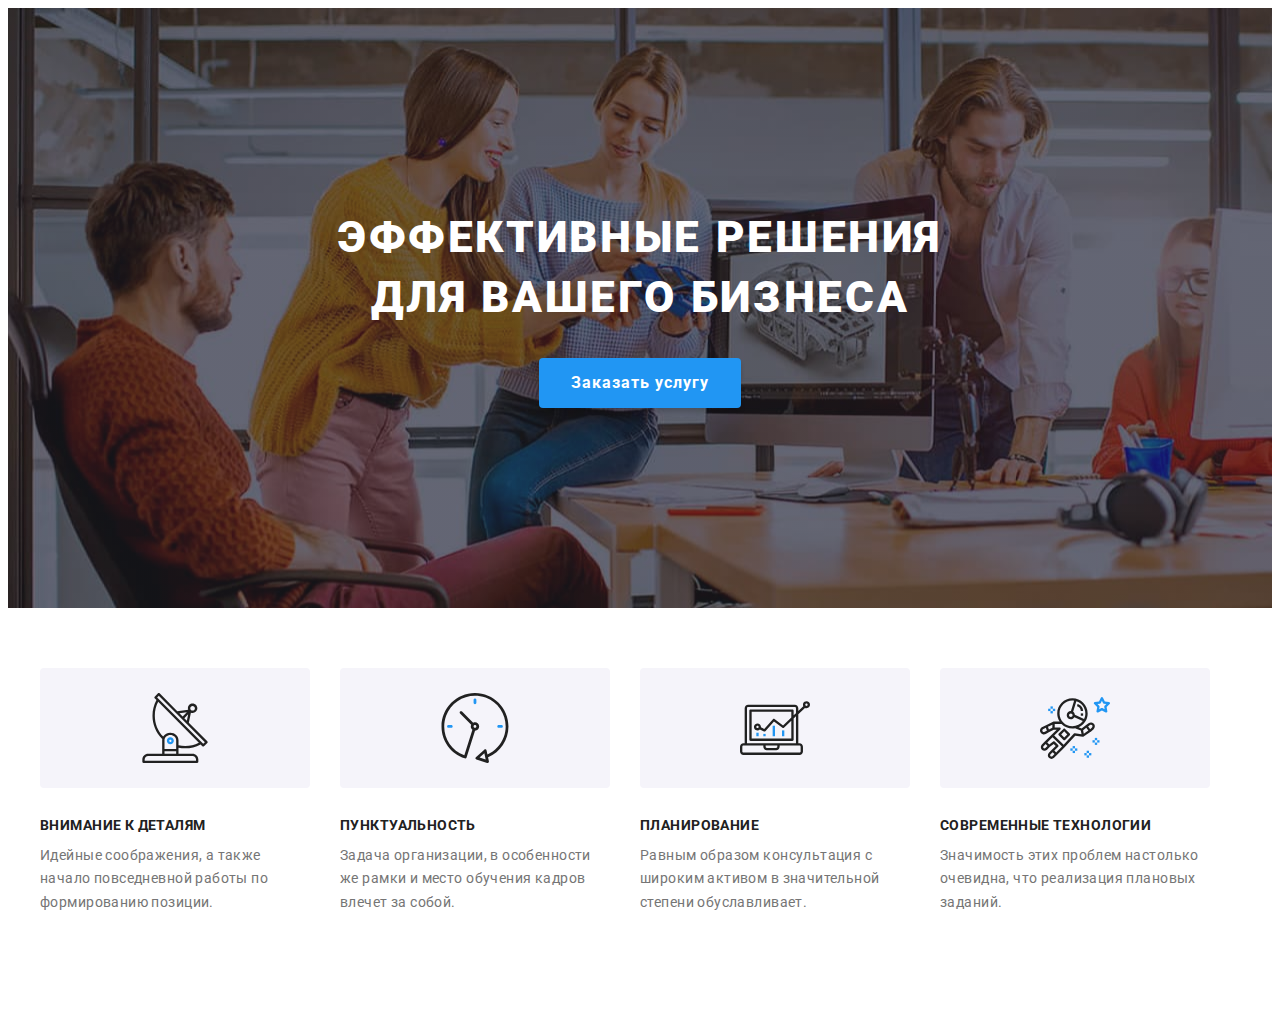
==== index.html @ 725b383f "adaptive about-section done" ====
<!DOCTYPE html>
<html lang="ru">

<head>
    <meta charset="UTF-8">
    <meta http-equiv="X-UA-Compatible" content="IE=edge">
    <meta name="viewport" content="width=device-width, initial-scale=1.0">
    <title>Вебстудия</title>
    <link rel="stylesheet" href="https://cdnjs.cloudflare.com/ajax/libs/modern-normalize/1.0.0/modern-normalize.css"
        integrity="sha512-Zx6MlUMKSVJoQ+83OwhdILe8cSEsCzfqThJd7J/VA2UrK6Ctj85p+xzqfyuNXE5B1k25uUdmJ2OzItbBy9GHAQ=="
        crossorigin="anonymous" />
    <link rel="preconnect" href="https://fonts.gstatic.com">
        <link href="https://fonts.googleapis.com/css2?family=Raleway:wght@700&family=Roboto:wght@400;500;700;900&display=swap"
        rel="stylesheet">
    <link rel="stylesheet" href="./CSS/main.min.css">
</head>

<body>
    <!-- <header class="header">
        <div class="container">
            <nav class="menu">
                <a class="link logo" href="index.html"><span class="logo-web-part">Web</span>Studio</a>
                <ul class="navigation-list list">
                <li class="navigation-item">
                    <a class="active-navigation-link navigation-link link" href="./index.html">Студия</a>
                </li>
                <li class="navigation-item">
                    <a class="navigation-link link" href="./portfolio.html">Портфолио</a>
                </li>
                <li class="navigation-item">
                    <a class="navigation-link link" href="">Контакты</a>
                </li>
            </ul>
            </nav>
            <ul class="contact-list list">
                <li class="header-contact">
                    <a class="header-contacts link" href="mailto:info@devstudio.com">
                    <svg width="16" height="12" class="contact-icons">
                        <use href="./images/sprite.svg#icon-envelope"></use>
                    </svg>
                    info@devstudio.com</a>
                </li>
                <li class="header-contact">
                    <a class="header-contacts link" href="tel:+380961111111">
                        <svg width="10" height="16" class="contact-icons">
                            <use href="./images/sprite.svg#icon-smartphone"></use>
                        </svg>
                    +38 096 111 11 11</a>
                </li>
            </ul>
        </div>
    </header> -->
    <main>
        <!--HERO-->
        <section class="hero">
            <div class="container">
                <h1 class="main-title">Эффективные решения для вашего бизнеса</h1>
                <button type="button" data-modal-open class="modal-btn">Заказать услугу</button>
            </div>
        </section>
        <!-- ABOUT -->
        <section class="about section">
            <div class="container">
                <h2 class="visually-hidden">Наши преимущества</h2>
                <ul class="list about-list">
                <li class="about-element">
                    <div class="about-img-containers">
                        <svg width="70" height="70" class="about-img">
                            <use href="./images/sprite.svg#icon-antenna"></use>
                        </svg>
                    </div>
                    <h3 class="about-list-item">Внимание к деталям</h3>
                    <p class="about-list-text">Идейные соображения, а также начало повседневной работы по формированию позиции.</p>
                </li>
                <li class="about-element">
                    <div class="about-img-containers">
                        <svg width="70" height="70" class="about-img">
                            <use href="./images/sprite.svg#icon-clock"></use>
                        </svg>
                    </div>
                    <h3 class="about-list-item">Пунктуальность</h3>
                    <p class="about-list-text">Задача организации, в особенности же рамки и место обучения кадров влечет за собой.</p>
                </li>
                <li class="about-element">
                    <div class="about-img-containers">
                        <svg width="70" height="70" class="about-img">
                            <use href="./images/sprite.svg#icon-diagram"></use>
                        </svg>
                    </div>
                    <h3 class="about-list-item">Планирование</h3>
                    <p class="about-list-text">Равным образом консультация с широким активом в значительной степени обуславливает.</p>
                </li>
                <li class="about-element">
                    <div class="about-img-containers">
                        <svg width="70" height="70" class="about-img">
                            <use href="./images/sprite.svg#icon-astronaut"></use>
                        </svg>
                    </div>
                    <h3 class="about-list-item">Современные технологии</h3>
                    <p class="about-list-text">Значимость этих проблем настолько очевидна, что реализация плановых заданий.</p>
                </li>
                </ul>
            </div>
        </section>
        <!--what we do-->
        <!-- <section class="what-we-do section">
            <div class="container">
                <h2 class="title">Чем мы занимаемся</h2>
                <ul class="we-do-list list">
                    <li class="we-do_item">
                        <img src="./images/what-we-do/box-1.jpg" width="370" height="294" alt="программист набирает код на клавиатуре">
                        <p class="we-do_decription">Десктопные приложения</p>
                    </li>
                    <li class="we-do_item">
                        <img src="./images/what-we-do/box-2.jpg" width="370" height="294" alt="дизайнер рисует  мобильное приложение">
                        <p class="we-do_decription">Мобильные приложения</p>
                    </li>
                    <li class="we-do_item">
                        <img src="./images/what-we-do/box-3.jpg" width="370" height="294" alt="дизайнер выбирает цвет на планшете">
                        <p class="we-do_decription">Дизайнерские решения</p>
                    </li>
                </ul>
            </div>
        </section> -->
        <!--TEAM-->
        <!-- <section class="team section">
            <div class="container">
                <h2 class="title">Наша команда</h2>
                <ul class="team-list list">
                    <li class="team-member-card">
                        <div>
                            <img src="./images/team/Ihor.jpg" width="270" height="260" alt="мужчина в бордовой рубашке и очках">
                            <div class="team-member-wrapper">
                                <h3 class="team-members">Игорь Демьяненко</h3>
                                <p class="member-porofession" lang="en">Product Designer</p>
                                <ul class="social-links-list list">
                                    <li class="social-link-item">
                                        <a class="social-link team__social-link link" href="">
                                            <svg class="social-link-icon" width="20" height="20">
                                                <use href="./images/sprite.svg#icon-instagram"></use>
                                            </svg>
                                        </a>
                                    </li>
                                    <li class="social-link-item">
                                        <a class="social-link team__social-link link" href="">
                                            <svg class="social-link-icon" width="20" height="20">
                                                <use href="./images/sprite.svg#icon-twitter"></use>
                                            </svg>
                                        </a>
                                    </li>
                                    <li class="social-link-item">
                                        <a class="social-link team__social-link link" href="">
                                            <svg class="social-link-icon" width="20" height="20">
                                                <use href="./images/sprite.svg#icon-facebook"></use>
                                            </svg>
                                        </a>
                                    </li>
                                    <li class="social-link-item">
                                        <a class="social-link team__social-link link" href="">
                                            <svg class="social-link-icon" width="20" height="20">
                                                <use href="./images/sprite.svg#icon-linkedin"></use>
                                            </svg>
                                        </a>
                                    </li>
                                </ul>
                            </div>
                        </div>
                    </li>
                    <li class="team-member-card">
                        <div>
                            <img src="./images/team/Olha.jpg" width="270" height="260" alt="блондинка в черном пиджаке">
                            <div class="team-member-wrapper">
                                <h3 class="team-members">Ольга Репина</h3>
                                <p class="member-porofession" lang="en">Frontend Developer</p>
                                <ul class="social-links-list list">
                                    <li class="social-link-item">
                                        <a class="social-link team__social-link link" href="">
                                            <svg class="social-link-icon" width="20" height="20">
                                                <use href="./images/sprite.svg#icon-instagram"></use>
                                            </svg>
                                        </a>
                                    </li>
                                    <li class="social-link-item">
                                        <a class="social-link team__social-link link" href="">
                                            <svg class="social-link-icon" width="20" height="20">
                                                <use href="./images/sprite.svg#icon-twitter"></use>
                                            </svg>
                                        </a>
                                    </li>
                                    <li class="social-link-item">
                                        <a class="social-link team__social-link link" href="">
                                            <svg class="social-link-icon" width="20" height="20">
                                                <use href="./images/sprite.svg#icon-facebook"></use>
                                            </svg>
                                        </a>
                                    </li>
                                    <li class="social-link-item">
                                        <a class="social-link team__social-link link" href="">
                                            <svg class="social-link-icon" width="20" height="20">
                                                <use href="./images/sprite.svg#icon-linkedin"></use>
                                            </svg>
                                        </a>
                                    </li>
                                </ul>
                            </div>
                        </div>
                    </li>
                    <li class="team-member-card">
                        <div>
                            <img src="./images/team/Nikolai.jpg" width="270" height="260" alt="Парень в белой рубашке">
                            <div class="team-member-wrapper">
                                <h3 class="team-members">Николай Тарасов</h3>
                                <p class="member-porofession" lang="en">Marketing</p>
                                <ul class="social-links-list list">
                                    <li class="social-link-item">
                                        <a class="social-link team__social-link link" href="">
                                            <svg class="social-link-icon" width="20" height="20">
                                                <use href="./images/sprite.svg#icon-instagram"></use>
                                            </svg>
                                        </a>
                                    </li>
                                    <li class="social-link-item">
                                        <a class="social-link team__social-link link" href="">
                                            <svg class="social-link-icon" width="20" height="20">
                                                <use href="./images/sprite.svg#icon-twitter"></use>
                                            </svg>
                                        </a>
                                    </li>
                                    <li class="social-link-item">
                                        <a class="social-link team__social-link link" href="">
                                            <svg class="social-link-icon" width="20" height="20">
                                                <use href="./images/sprite.svg#icon-facebook"></use>
                                            </svg>
                                        </a>
                                    </li>
                                    <li class="social-link-item">
                                        <a class="social-link team__social-link link" href="">
                                            <svg class="social-link-icon" width="20" height="20">
                                                <use href="./images/sprite.svg#icon-linkedin"></use>
                                            </svg>
                                        </a>
                                    </li>
                                </ul>
                            </div>
                        </div>
                    </li>
                    <li class="team-member-card">
                        <img src="./images/team/Mikhail.jpg" width="270" height="260" alt="Парень в черной футболке">
                        <div class="team-member-wrapper">
                            <h3 class="team-members">Михаил Ермаков</h3>
                            <p class="member-porofession" lang="en">UI Designer</p>
                            <ul class="social-links-list list">
                                    <li class="social-link-item">
                                        <a class="social-link team__social-link link" href="">
                                            <svg class="social-link-icon" width="20" height="20">
                                                <use href="./images/sprite.svg#icon-instagram"></use>
                                            </svg>
                                        </a>
                                    </li>
                                    <li class="social-link-item">
                                        <a class="social-link team__social-link link" href="">
                                            <svg class="social-link-icon" width="20" height="20">
                                                <use href="./images/sprite.svg#icon-twitter"></use>
                                            </svg>
                                        </a>
                                    </li>
                                    <li class="social-link-item">
                                        <a class="social-link team__social-link link" href="">
                                            <svg class="social-link-icon" width="20" height="20">
                                                <use href="./images/sprite.svg#icon-facebook"></use>
                                            </svg>
                                        </a>
                                    </li>
                                    <li class="social-link-item">
                                        <a class="social-link team__social-link link" href="">
                                            <svg class="social-link-icon" width="20" height="20">
                                                <use href="./images/sprite.svg#icon-linkedin"></use>
                                            </svg>
                                        </a>
                                    </li>
                                </ul>
                        </div>
                    </li>
                </ul>
            </div>
        </section> -->
    <!--CLIENTS-->
        <!-- <section class="section">
            <div class="container">
                <h2 class="title">Постоянные клиенты</h2>
                <ul class="clients-list list">
                    <li class="client-item">
                        <a class="client-link link" href="#icon-client1">
                            <svg class="client-icon" width="44" height="49">
                                <use href="./images/sprite.svg#icon-client1"></use>
                            </svg>
                        </a>
                    </li>
                    <li class="client-item">
                        <a class="client-link link" href="#icon-client2">
                            <svg class="client-icon" width="40" height="52">
                                <use href="./images/sprite.svg#icon-client2"></use>
                            </svg>
                        </a>
                    </li>
                    <li class="client-item">
                        <a class="client-link link" href="#icon-client3">
                            <svg class="client-icon" width="41" height="42">
                                <use href="./images/sprite.svg#icon-client3"></use>
                            </svg>
                        </a>
                    </li>
                    <li class="client-item">
                        <a class="client-link link" href="#icon-client4">
                            <svg class="client-icon" width="80" height="42">
                                <use href="./images/sprite.svg#icon-client4"></use>
                            </svg>
                        </a>
                    </li>
                    <li class="client-item">
                        <a class="client-link link" href="#icon-client5">
                            <svg class="client-icon" width="59" height="47">
                                <use href="./images/sprite.svg#icon-client5"></use>
                            </svg>
                        </a>
                    </li>
                    <li class="client-item">
                        <a class="client-link link" href="#icon-client6">
                            <svg class="client-icon" width="88" height="46">
                                <use href="./images/sprite.svg#icon-client6"></use>
                            </svg>
                        </a>
                    </li>
                </ul>
            </div>
        </section>
    </main> -->
        <!--FOOTER-->
    <!-- <footer class="footer">
        <div class="container">
            <div class="internal-links">
                <a class="link logo logo-footer" href="index.html"><span class="logo-web-part">Web</span>Studio</a>
                <address class="footer-contacts-list">
                    <ul class="list">
                        <li class="footer-contacts-list-item">
                            <a class="link address" href="https://goo.gl/maps/49gHyc8vdsA3i8d18" rel="noopener noreferrer">г. Киев, пр-т
                                Леси Украинки, 26</a>
                        </li>
                        <li class="footer-contacts-list-item">
                            <a class="link footer-contacts" href="mailto:info@devstudio.com">info@devstudio.com</a>
                        </li>
                        <li class="footer-contacts-list-item">
                            <a class="link footer-contacts" href="tel:+380961111111">+38 096 111 11 11</a>
                        </li>
                    </ul>
                </address>
            </div>
            <div class="join-us-links-list">
                <h3 class="join-us-caption">Присоединяйтесь</h3>
                <ul class="footer-social-links-list list">
                    <li class="footer-social-link-item">
                        <a class="footer__social-link social-link link" href="">
                            <svg class="footer-social-link-icon" width="20" height="20">
                                <use href="./images/sprite.svg#icon-instagram"></use>
                            </svg>
                        </a>
                    </li>
                    <li class="footer-social-link-item">
                        <a class="footer__social-link social-link link" href="">
                            <svg class="footer-social-link-icon" width="20" height="20">
                                <use href="./images/sprite.svg#icon-twitter"></use>
                            </svg>
                        </a>
                    </li>
                    <li class="footer-social-link-item">
                        <a class="footer__social-link social-link link" href="">
                            <svg class="footer-social-link-icon" width="20" height="20">
                                <use href="./images/sprite.svg#icon-facebook"></use>
                            </svg>
                        </a>
                    </li>
                    <li class="footer-social-link-item">
                        <a class="footer__social-link social-link link" href="">
                            <svg class="footer-social-link-icon" width="20" height="20">
                                <use href="./images/sprite.svg#icon-linkedin"></use>
                            </svg>
                        </a>
                    </li>
                </ul>
            </div>
            <div class="subscribe-container">
                <p class="subscribe-caption">Подпишитесь на рассылку</p>
                <form class="subscribe" action="#" autocomplete="off">
                    <label>
                        <input class="subscribe-input" type="email" name="subscribe-email" placeholder="E-mail" required>
                    </label>
                    <button class="modal-btn" type="submit">
                        Подписаться
                        <svg class="telegram-img" width="24" height="24">
                            <use href="./images/sprite.svg#icon-icon-send"></use>
                        </svg>
                    </button>
                </form>
            </div>
        </div>
    </footer> -->
    <!--Modal-->
    <!-- <div class="backdrop is-hidden" data-modal>
        <div class="modal">
            <form class="modal-form" action="#">
                <p class="modal-form-name">Оставьте свои данные, мы вам перезвоним</p>
                <label class="modal-form_label" for="name">Имя</label>
                <div class="modal-form_input-wrapper">
                    <input class="modal-form_input" type="text" id="name" name="name" required minlength="2">
                    <svg class="modal-form_icon" height="18" width="18">
                        <use href="./images/sprite.svg#icon-person-black-18dp-1"></use>
                    </svg>
                </div>
                <label class="modal-form_label" for="phone">Телефон</label>
                <div class="modal-form_phone-wrapper modal-form_input-wrapper">
                    <input class="modal-form_input" type="text" id="phone" name="phone" required pattern="[+]3[0-9]{4}-[0-9]{3}-[0-9]{2}-[0-9]{2}" title="+3XXXX-XXX-XX-XX">
                    <svg class="modal-form_icon" height="18" width="18">
                        <use href="./images/sprite.svg#icon-phone-black-18dp-1"></use>
                    </svg>
                </div>
                <label class="modal-form_label" for="post">Почта</label>
                <div class="modal-form_post-wrapper modal-form_input-wrapper">
                    <input class="modal-form_input" type="text" id="post" name="post">
                    <svg class="modal-form_icon" height="18" width="18">
                        <use href="./images/sprite.svg#icon-email-black-18dp-1"></use>
                    </svg>
                </div>
                <label class="modal-form_label" for="coment">Комментарий</label>
                <textarea class="modal-form_textarea" name="coment" id="coment" placeholder="Введите текст"></textarea>
                <div class="modal-checkbox_line">
                    <input class="therm-checkbox visually-hidden" type="checkbox" id="acceptance" name="acceptanse">
                    <label class="acceptanse" for="acceptance">Соглашаюсь с рассылкой и принимаю&nbsp;</label>
                    <a class="terms-link" href="">Условия договора</a>
                </div>
                <button class="modal-btn" type="submit">Отправить</button>
            </form>
            <button class="close_modal-btn_button" data-modal-close type="button">
                <svg class="close_modal-btn_icon" width="18" height="18">
                    <use href="./images/sprite.svg#icon-close-black-18dp-2-1"></use>
                </svg>
            </button>
        </div>
    </div> -->
    <script src="./js/modal.js"></script>
</body>
</html>
---- CSS/main.min.css ----
:root{--main-font: 'Roboto', sans-serif;--main-color: #212121;--secondary-color: #757575;--accent-color: #2196f3;--accent-button: #188ce8;--main-lite-color: #ffffff;--background-light-color: #f5f4fa;--background-dark-color: #2f303a;--main-dark-color: #000000;--icon-color: #afb1b8;--time-function: cubic-bezier(0.4, 0, 0.2, 1)}.visually-hidden{position:absolute;width:1px;height:1px;margin:-1px;padding:0;overflow:hidden;border:0;clip:rect(0, 0, 0, 0)}p,h1,h2,h3,h4,h5,h6{margin:0}ul,ol{padding:0;margin:0}img{display:block;max-width:100%;height:auto}body{font-family:var(--main-font);color:var(--main-color);background-color:var(-main-lite-color);font-size:14px}*::before,*::after{box-sizing:border-box}.link{text-decoration:none}.list{list-style:none}.section{padding:60px 0px}@media screen and (min-wdth: 1200px){.section{padding:94px 0px}}.container{margin:0 auto;padding:0 15px}@media screen and (min-width: 480px){.container{width:480px}}@media screen and (min-width: 768px){.container{width:768px}}@media screen and (min-width: 1200px){.container{width:1200px}}.footer .container{display:flex;align-items:baseline}.logo{font-family:'Raleway', sans-serif;font-weight:700;font-size:26px;line-height:1.19;color:var(--main-dark-color);letter-spacing:0.03em}.header .logo{margin-right:93px;display:block;padding-top:24px;padding-bottom:25px}.footer .logo{color:var(--main-lite-color)}.logo-web-part{color:var(--accent-color)}.title{font-weight:700;font-size:36px;line-height:1.17;letter-spacing:0.03em;margin:0 auto 50px;text-align:center}.social-links-list{display:flex;margin-top:16px;justify-content:space-between}.social-link{display:flex;justify-content:center;align-items:center;border-radius:50%;width:44px;height:44px}.team__social-link{color:var(--icon-color);transition:background-color 250ms var(--time-function),color 250ms var(--time-function)}.team__social-link:hover,.team__social-link:focus{background-color:var(--accent-color);color:var(--main-lite-color)}.social-link-icon{fill:currentColor}.footer-social-links-list{display:flex;justify-content:space-between}.footer__social-link{background:rgba(255,255,255,0.1);transition:background-color 250ms var(--time-function)}.footer__social-link:hover,.footer__social-link:focus{background-color:var(--accent-color)}.footer-social-link-icon{fill:var(--main-lite-color)}.subscribe-container{margin-left:auto}.subscribe-caption{font-weight:700;line-height:1.14;letter-spacing:0.03em;text-transform:uppercase;margin-bottom:20px;color:var(--main-lite-color)}.subscribe{display:flex;align-items:center}.subscribe-input{display:block;width:358px;height:50px;border:1px solid rgba(255,255,255,0.3);border-radius:4px;background-color:transparent;padding:15px 16px;margin-right:12px;color:var(--main-lite-color);font-family:inherit;font-weight:400;font-size:16px;line-height:1.25;letter-spacing:0.03em;transition:border-color 250ms var(--time-function)}.subscribe-input::placeholder{color:rgba(255,255,255,0.6)}.subscribe-input:focus{border-color:var(--accent-color);outline:none}.modal-btn{display:block;background-color:var(--accent-color);font-weight:700;font-size:16px;line-height:1.87;align-items:center;text-align:center;letter-spacing:0.06em;color:var(--main-lite-color);font-family:inherit;border:0;border-radius:4px;min-width:200px;padding:10px 32px;margin:30px auto 0;transition:background-color 250ms var(--time-function);box-shadow:0px 4px 4px rgba(0,0,0,0.15)}.modal-btn:hover,.modal-btn:focus{background-color:var(--accent-button);cursor:pointer}.subscribe .modal-btn{display:flex;align-items:center;margin-top:0}.telegram-img{margin-left:10px}.backdrop{position:fixed;top:0;left:0;width:100vw;height:100vh;background-color:rgba(0,0,0,0.5)}.is-hidden{opacity:0;visibility:hidden;pointer-events:none;transition:250ms}.is-hidden .modal{transform:translate(-50%, -50%) scale(0.5)}.modal{position:absolute;width:528px;height:581px;background-color:var(--main-lite-color);left:50%;top:50%;transform:translate(-50%, -50%) scale(1);box-shadow:0px 1px 3px rgba(0,0,0,0.12),0px 1px 1px rgba(0,0,0,0.14),0px 2px 1px rgba(0,0,0,0.2);border-radius:4px;transition:transform 250ms var(--time-function)}.close_modal-btn_button{position:absolute;display:flex;justify-content:center;align-items:center;border-radius:50%;width:30px;height:30px;background:var(--main-lite-color);border:1px solid rgba(0,0,0,0.1);cursor:pointer;top:8px;right:8px;transition:fill 250ms var(--time-function)}.close_modal-btn_button:focus,.close_modal-btn_button:hover{fill:var(--accent-color)}.modal-form{display:flex;flex-direction:column;padding:40px}.modal-form-name{font-weight:bold;font-size:20px;line-height:23px;text-align:center;letter-spacing:0.03em;color:var(--main-color);margin-bottom:12px}.modal-form_input{width:100%;height:40px;border:1px solid rgba(33,33,33,0.2);border-radius:4px;padding-left:42px;transition:border-color 250ms var(--time-function)}.modal-form_input:focus{outline:none;border-color:var(--accent-color)}.acceptanse{display:flex;align-items:center;font-family:inherit;font-weight:400;font-size:14px;line-height:1.71;letter-spacing:0.03em;color:var(--secondary-color)}.acceptanse::before{content:'';display:block;height:16px;width:16px;border:1px solid var(--main-color);border-radius:2px;margin-right:7px}.acceptanse:hover{cursor:pointer}.therm-checkbox:checked+.acceptanse::before{background-image:url("../images/Vector.svg");background-repeat:no-repeat;background-position:center;background-color:var(--accent-color);border-color:var(--accent-color)}.therm-checkbox:focus+.acceptanse::before{border-color:var(--accent-color)}.terms-link{font-family:inherit;font-weight:400;font-size:14px;line-height:1.71;letter-spacing:0.03em;color:var(--accent-color)}.modal-form_label{font-family:inherit;font-weight:400;font-size:12px;line-height:1.17;letter-spacing:0.01em;color:var(--secondary-color);margin-bottom:4px}.modal-form_input-wrapper{margin-bottom:10px;position:relative}.modal-form_icon{position:absolute;left:12px;top:50%;transform:translateY(-50%);transition:fill 250ms var(--time-function)}.modal-form_input:focus+.modal-form_icon{fill:var(--accent-color)}form .modal-btn{align-self:center}.modal-form_textarea{width:100%;height:120px;border:1px solid rgba(33,33,33,0.2);border-radius:4px;padding:12px 16px;margin-bottom:20px;resize:none}.modal-form_textarea:focus{outline:none;border-color:var(--accent-color)}.modal-form_textarea::placeholder{color:rgba(117,117,117,0.5)}.modal-checkbox_line{display:flex;margin-left:auto;margin-right:auto}.portfolio-btn-list{display:flex;justify-content:center;margin-bottom:50px}.portfolio-btn{font-weight:500;font-size:16px;line-height:1.63;text-align:center;letter-spacing:0.03em;color:var(--main-color);border:0;background-color:var(--background-light-color);border-radius:4px;padding:6px 22px;transition:color 250ms var(--time-function),background-color 250ms var(--time-function),box-shadow 250ms var(--time-function)}.portfolio-btn:hover,.portfolio-btn:focus{color:var(--main-lite-color);cursor:pointer;background-color:var(--accent-color);box-shadow:0px 3px 1px rgba(0,0,0,0.1),0px 1px 2px rgba(0,0,0,0.08),0px 2px 2px rgba(0,0,0,0.12)}.portfolio-btn-list-item:not(:last-child){margin-right:8px}.portfolio-list{display:flex;flex-wrap:wrap;margin-left:-30px;margin-top:-30px}.portfolio-list-item{margin-left:30px;margin-top:30px;flex-basis:calc(100% / 3 - 30px)}.portfolio-item-link{display:block;transition:box-shadow 250ms var(--time-function)}.portfolio-item-link:hover,.portfolio-item-link:focus{box-shadow:0px 1px 1px rgba(0,0,0,0.12),0px 4px 4px rgba(0,0,0,0.06),1px 4px 6px rgba(0,0,0,0.16)}.portfolio-subtitle-wrapper{border:1px solid #eeeeee;border-top:none;padding:20px 24px}.portfolio-item{font-weight:700;font-size:18px;line-height:2;letter-spacing:0.03em;margin-bottom:4px;color:var(--main-color)}.portfolio-subtitle{font-size:16px;line-height:1.87;letter-spacing:0.03em;color:var(--secondary-color)}.portfolio-overlay_container{position:relative;overflow:hidden}.portfolio_overlay{position:absolute;height:294px;left:0;top:0;transform:translateY(101%);transition:transform 250ms;background:rgba(33,150,243,0.9);width:370px;padding:63px 24px;font-size:18px;line-height:1.56;vertical-align:top;letter-spacing:0.03em;color:var(--main-lite-color);overflow:auto}.portfolio-item-link:hover .portfolio_overlay,.portfolio-item-link:focus .portfolio_overlay{transform:translateY(0)}.header{background-color:var(--main-lite-color);border-bottom:#ececec solid}.header .container{display:flex;align-items:center}.menu{display:flex;align-items:center}.navigation-list{display:flex}.navigation-link{display:block;font-weight:500;line-height:1.14;letter-spacing:0.02em;color:var(--main-color);padding:32px 0;transition:color 250ms var(--time-function);position:relative}.navigation-link:hover,.navigation-link:focus{color:var(--accent-color)}.navigation-link::after{content:'';background-color:var(--accent-color);display:block;width:100%;height:4px;border-radius:2px;position:absolute;bottom:0;transform:scaleX(0);transition:transform 250ms}.navigation-link:hover::after,.navigation-link:focus::after{transform:scaleX(1)}.navigation-item:not(:last-child){margin-right:50px}.active-navigation-link{color:var(--accent-color)}.active-navigation-link::after{content:'';background-color:var(--accent-color);display:block;width:100%;height:4px;border-radius:2px;position:absolute;bottom:0;transform:scale(1)}.contact-list{display:flex;margin-left:auto}.contact-icons{vertical-align:middle;margin-right:10px;fill:currentColor}.header-contact:not(:last-child){margin-right:50px}.header-contacts{display:flex;font-weight:500;line-height:1.14;letter-spacing:0.02em;color:var(--secondary-color);padding:32px 0;transition:color 250ms var(--time-function)}.header-contacts:hover,.header-contacts:focus{color:var(--accent-color)}.hero{background-color:var(--background-dark-color);background-image:linear-gradient(rgba(47,48,58,0.4), rgba(47,48,58,0.4)),url(../images/hero/mobile/hero-bcgr-mobile.jpg);padding:118px 0;max-width:1600px;background-repeat:no-repeat;background-size:cover;margin:0 auto}@media screen and (min-width: 768px){.hero{background-image:linear-gradient(rgba(47,48,58,0.4), rgba(47,48,58,0.4)),url(../images/hero/tablet/hero-bcgr-tablet.jpg)}}@media screen and (min-width: 1200px){.hero{background-image:linear-gradient(rgba(47,48,58,0.4), rgba(47,48,58,0.4)),url(../images/hero/desktop/hero-bcgr-desktop.jpg);padding:200px 0}}.main-title{font-weight:900;font-size:26px;line-height:1.62;letter-spacing:0.06em;text-transform:uppercase;color:var(--main-lite-color);text-align:center;margin:0 auto}@media screen and (min-width: 480px){.main-title{width:360px}}@media screen and (min-width: 1200px){.main-title{width:696px;font-size:44px;line-height:1.36}}@media screen and (min-width: 768px){.about-list{display:flex;flex-wrap:wrap}}.about-element:not(:last-child){margin-bottom:30px}@media screen and (min-width: 768px){.about-element{width:354px}.about-element:nth-child(2n+1){margin-right:30px}}@media screen and (min-width: 1200px){.about-element{width:270px}.about-element:not(:last-child){margin-right:30px}}.about-img-containers{display:flex;justify-content:center;align-items:center;border-radius:4px;height:120px;margin-bottom:30px;background-color:var(--background-light-color)}.about-list-item{font-weight:700;font-size:14px;line-height:1.14;letter-spacing:0.03em;text-transform:uppercase;margin-bottom:10px}@media screen and (max-width: 767px){.about-list-item{text-align:center}}.about-list-text{font-weight:400;font-size:14px;line-height:1.71;letter-spacing:0.03em;color:var(--secondary-color)}.section+.what-we-do{padding-top:0}.we-do-list{display:flex;justify-content:space-between}.we-do_item{position:relative}.we-do_decription{display:flex;position:absolute;width:100%;height:70px;justify-content:center;align-items:center;font-weight:700;font-size:14px;line-height:1.14;letter-spacing:0.03em;color:var(--main-lite-color);text-align:center;text-transform:uppercase;bottom:0;left:0;background:rgba(47,48,58,0.8)}.team-list{display:flex;flex-wrap:wrap;margin-left:-30px;margin-top:-30px}.team-member-card{flex-basis:calc(100% / 4 - 30px);margin-left:30px;margin-top:30px;background-color:var(--main-lite-color);border-radius:0px 0px 4px 4px;box-shadow:0px 1px 3px rgba(0,0,0,0.12),0px 1px 1px rgba(0,0,0,0.14),0px 2px 1px rgba(0,0,0,0.2);width:270px}.team-member-wrapper{padding:30px 32px}.team-members{font-weight:500;font-size:16px;line-height:1.19;letter-spacing:0.03em;text-align:center}.member-porofession{font-weight:400;font-size:16px;line-height:1.19;letter-spacing:0.03em;color:var(--secondary-color);text-align:center;margin-top:10px}.team{background-color:var(--background-light-color)}.clients-list{display:flex;justify-content:space-between}.client-link{display:flex;justify-content:center;align-items:center;width:170px;height:90px;border:1px solid var(--icon-color);border-radius:4px;color:var(--icon-color);transition:border-color 250ms var(--time-function),color 250ms var(--time-function)}.client-link:hover,.client-link:focus{border-color:var(--accent-color);color:var(--accent-color)}.client-icon{fill:currentColor}.footer{padding:60px 0;background-color:var(--background-dark-color)}.internal-links{margin-right:70px}.footer-contacts-list{display:block;font-style:normal;font-weight:400;line-height:1.71;letter-spacing:0.03em;margin-top:20px}.address{color:var(--main-lite-color);transition:color 250ms var(--time-function)}.address:hover,.address:focus{color:var(--accent-color)}.footer-contacts{display:block;font-weight:400;line-height:1.71;letter-spacing:0.03em;color:rgba(255,255,255,0.6);transition:color 250ms var(--time-function)}.footer-contacts:hover,.footer-contacts:focus{color:var(--accent-color)}.footer-contacts-list-item:not(:last-child){margin-bottom:9px}.join-us-links-list{width:206px;height:80px}.join-us-caption{font-weight:700;line-height:1.14;letter-spacing:0.03em;text-transform:uppercase;margin-bottom:20px;color:var(--main-lite-color)}
/*# sourceMappingURL=main.min.css.map */
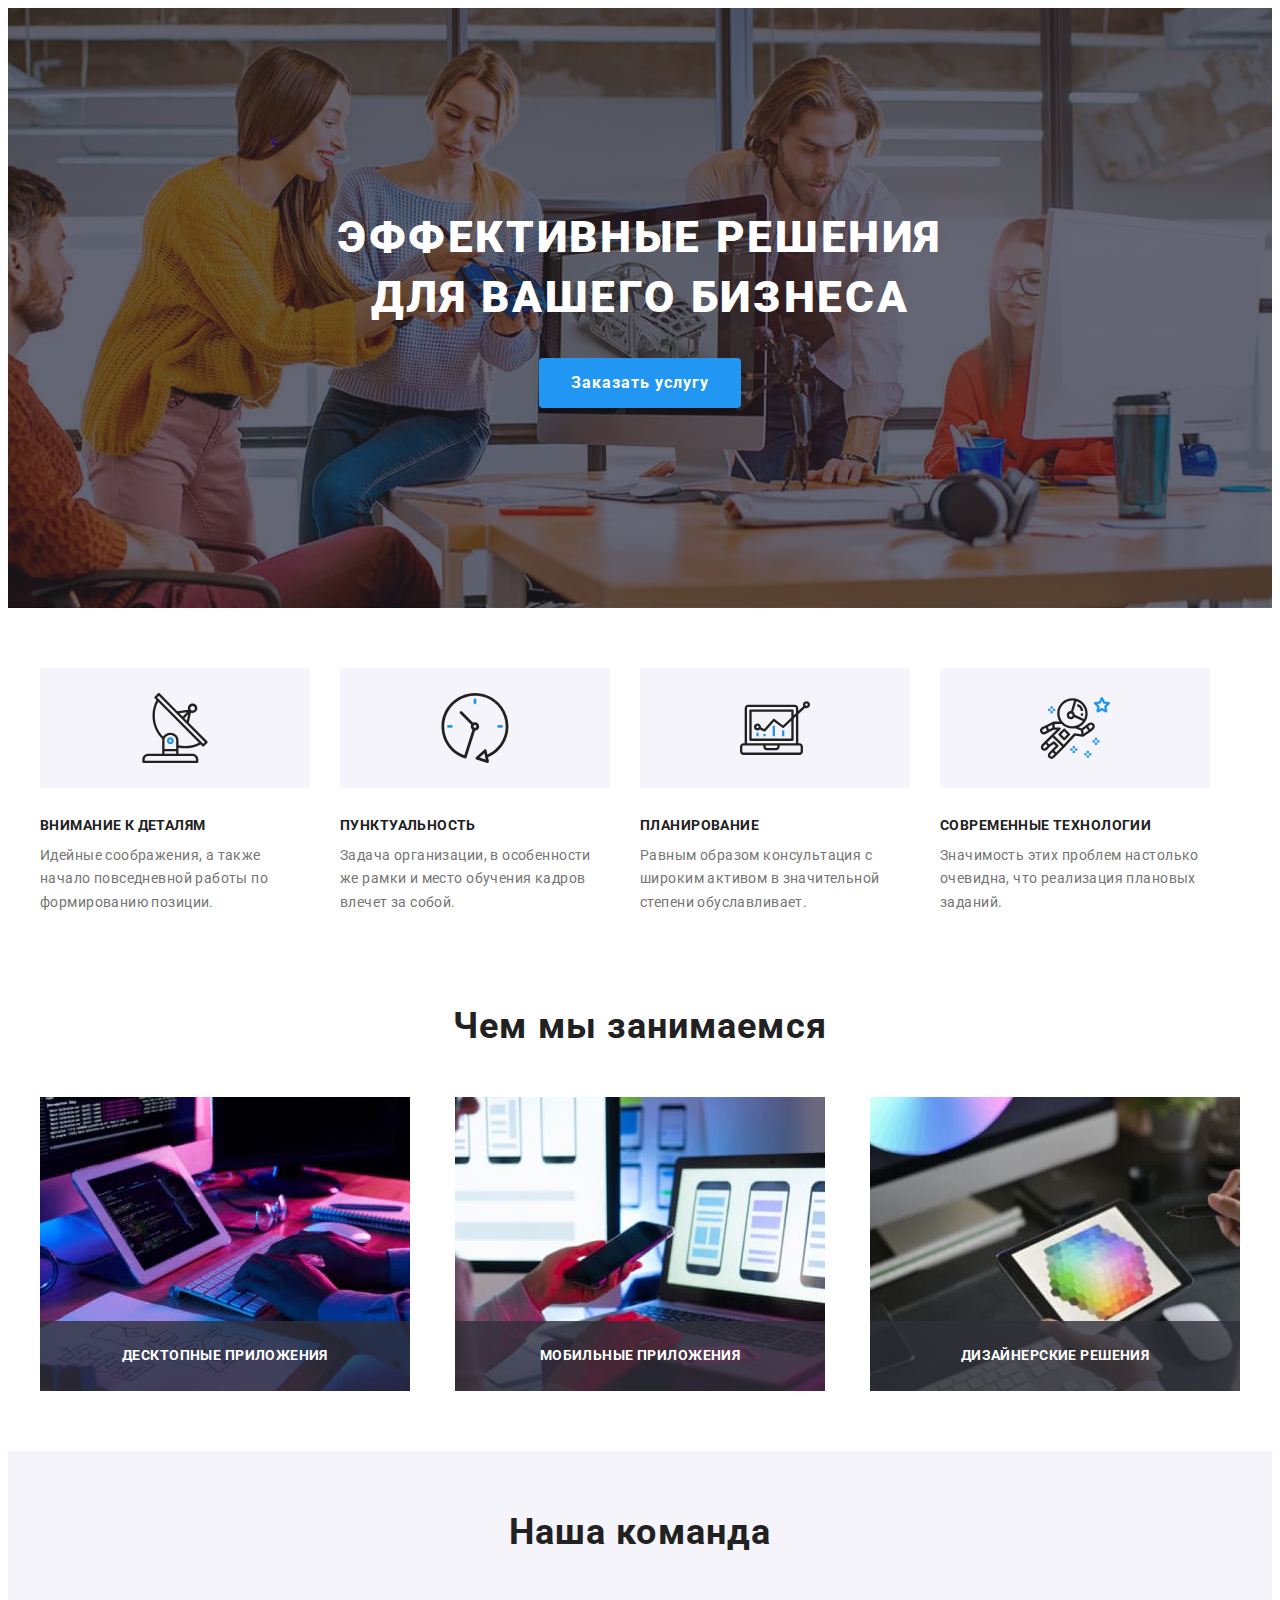
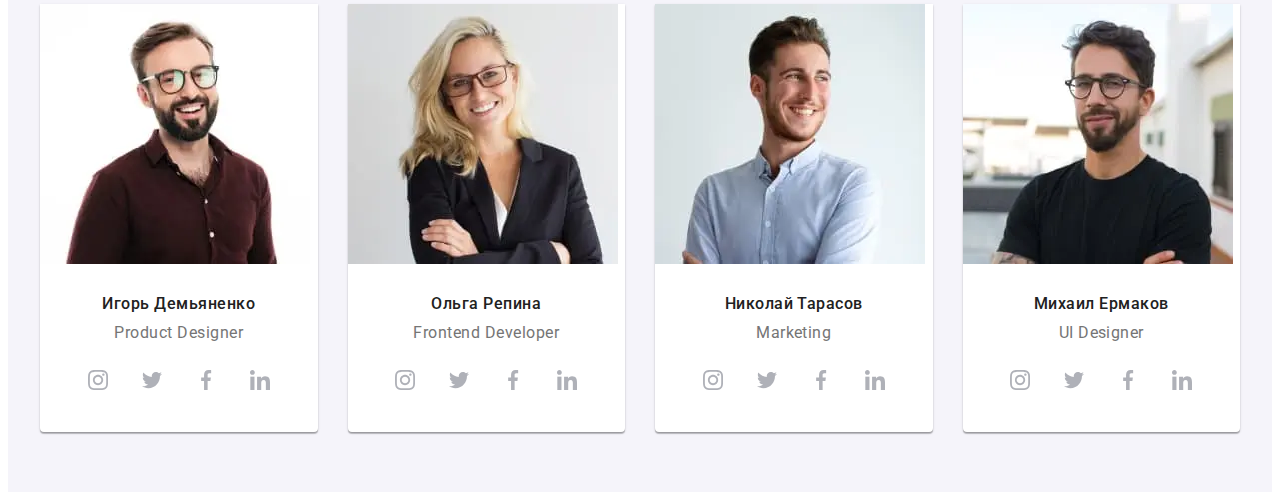
==== commit cb953b47: "adaptive team section done" ====
--- a/index.html
+++ b/index.html
@@ -103,7 +103,7 @@
             </div>
         </section>
         <!--what we do-->
-        <!-- <section class="what-we-do section">
+        <section class="what-we-do section">
             <div class="container">
                 <h2 class="title">Чем мы занимаемся</h2>
                 <ul class="we-do-list list">
@@ -121,15 +121,34 @@
                     </li>
                 </ul>
             </div>
-        </section> -->
+        </section>
         <!--TEAM-->
-        <!-- <section class="team section">
+        <section class="team section">
             <div class="container">
                 <h2 class="title">Наша команда</h2>
                 <ul class="team-list list">
                     <li class="team-member-card">
                         <div>
-                            <img src="./images/team/Ihor.jpg" width="270" height="260" alt="мужчина в бордовой рубашке и очках">
+                            <picture>
+                                <source srcset="./images/team/desktop/Ihor_desktop.webp 1x, ./images/team/desktop/Ihor_desktop@2x.webp 2x"
+                                    media="(min-width: 1200px)" type="image/webp">
+                                <source 
+                                srcset="./images/team/desktop/Ihor_desktop.jpg 1x, ./images/team/desktop/Ihor_desktop@2x.jpg 2x"
+                                    media="(min-width: 1200px)">
+                                <source srcset="./images/team/tablet/Ihor_tablet.webp 1x, ./images/team/tablet/Ihor_tablet@2x.webp 2x"
+                                    media="(min-width: 768px)" type="image/webp">
+                                <source 
+                                    srcset="./images/team/tablet/Ihor_tablet.jpg 1x, ./images/team/tablet/Ihor_tablet@2x.jpg 2x" 
+                                    media="(min-width: 768px)">
+                                <source srcset="./images/team/tablet/Ihor_mobile.webp 1x, ./images/team/mobile/Ihor_mobile@2x.webp 2x"
+                                    media="(max-width: 767px)" type="image/webp">
+                                <source 
+                                srcset="./images/team/tablet/Ihor_mobile.jpg 1x, ./images/team/mobile/Ihor_mobile@2x.jpg 2x"
+                                    media="(max-width: 767px)">
+                                <img class="team-member-card__image" src="./images/team/mobile/Ihor_mobile.jpg" 
+                                alt="мужчина в бордовой рубашке и очках">
+                            </picture>
+                            
                             <div class="team-member-wrapper">
                                 <h3 class="team-members">Игорь Демьяненко</h3>
                                 <p class="member-porofession" lang="en">Product Designer</p>
@@ -168,7 +187,21 @@
                     </li>
                     <li class="team-member-card">
                         <div>
-                            <img src="./images/team/Olha.jpg" width="270" height="260" alt="блондинка в черном пиджаке">
+                            <picture>
+                                <source srcset="./images/team/desktop/Olha_desktop.webp 1x, ./images/team/desktop/Olha_desktop@2x.webp 2x"
+                                    media="(min-width: 1200px)" type="image/webp">
+                                <source srcset="./images/team/desktop/Olha_desktop.jpg 1x, ./images/team/desktop/Olha_desktop@2x.jpg 2x"
+                                    media="(min-width: 1200px)">
+                                <source srcset="./images/team/tablet/Olha_tablet.webp 1x, ./images/team/tablet/Olha_tablet@2x.webp 2x"
+                                    media="(min-width: 768px)" type="image/webp">
+                                <source srcset="./images/team/tablet/Olha_tablet.jpg 1x, ./images/team/tablet/Olha_tablet@2x.jpg 2x"
+                                    media="(min-width: 768px)">
+                                <source srcset="./images/team/tablet/Olha_mobile.webp 1x, ./images/team/mobile/Olha_mobile@2x.webp 2x"
+                                    media="(max-width: 767px)" type="image/webp">
+                                <source srcset="./images/team/tablet/Olha_mobile.jpg 1x, ./images/team/mobile/Olha_mobile@2x.jpg 2x"
+                                    media="(max-width: 767px)">
+                                <img class="team-member-card__image" src="./images/team/mobile/Olha_mobile.jpg" alt="блондинка в черном пиджаке">
+                            </picture>
                             <div class="team-member-wrapper">
                                 <h3 class="team-members">Ольга Репина</h3>
                                 <p class="member-porofession" lang="en">Frontend Developer</p>
@@ -207,7 +240,22 @@
                     </li>
                     <li class="team-member-card">
                         <div>
-                            <img src="./images/team/Nikolai.jpg" width="270" height="260" alt="Парень в белой рубашке">
+                            <picture>
+                                <source srcset="./images/team/desktop/Nikolai_desktop.webp 1x, ./images/team/desktop/Nikolai_desktop@2x.webp 2x"
+                                    media="(min-width: 1200px)" type="image/webp">
+                                <source srcset="./images/team/desktop/Nikolai_desktop.jpg 1x, ./images/team/desktop/Nikolai_desktop@2x.jpg 2x"
+                                    media="(min-width: 1200px)">
+                                <source srcset="./images/team/tablet/Nikolai_tablet.webp 1x, ./images/team/tablet/Nikolai_tablet@2x.webp 2x"
+                                    media="(min-width: 768px)" type="image/webp">
+                                <source srcset="./images/team/tablet/Nikolai_tablet.jpg 1x, ./images/team/tablet/Nikolai_tablet@2x.jpg 2x"
+                                    media="(min-width: 768px)">
+                                <source srcset="./images/team/tablet/Nikolai_mobile.webp 1x, ./images/team/mobile/Nikolai_mobile@2x.webp 2x"
+                                    media="(max-width: 767px)" type="image/webp">
+                                <source srcset="./images/team/tablet/Nikolai_mobile.jpg 1x, ./images/team/mobile/Nikolai_mobile@2x.jpg 2x"
+                                    media="(max-width: 767px)">
+                                <img class="team-member-card__image" src="./images/team/mobile/Nikolai_mobile.jpg" alt="Парень в белой рубашке">
+                            </picture>
+
                             <div class="team-member-wrapper">
                                 <h3 class="team-members">Николай Тарасов</h3>
                                 <p class="member-porofession" lang="en">Marketing</p>
@@ -245,7 +293,22 @@
                         </div>
                     </li>
                     <li class="team-member-card">
-                        <img src="./images/team/Mikhail.jpg" width="270" height="260" alt="Парень в черной футболке">
+                        <picture>
+                            <source srcset="./images/team/desktop/Mikhail_desktop.webp 1x, ./images/team/desktop/Mikhail_desktop@2x.webp 2x"
+                                media="(min-width: 1200px)" type="image/webp">
+                            <source srcset="./images/team/desktop/Mikhail_desktop.jpg 1x, ./images/team/desktop/Mikhail_desktop@2x.jpg 2x"
+                                media="(min-width: 1200px)">
+                            <source srcset="./images/team/tablet/Mikhail_tablet.webp 1x, ./images/team/tablet/Mikhail_tablet@2x.webp 2x"
+                                media="(min-width: 768px)" type="image/webp">
+                            <source srcset="./images/team/tablet/Mikhail_tablet.jpg 1x, ./images/team/tablet/Mikhail_tablet@2x.jpg 2x"
+                                media="(min-width: 768px)">
+                            <source srcset="./images/team/tablet/Mikhail_mobile.webp 1x, ./images/team/mobile/Mikhail_mobile@2x.webp 2x"
+                                media="(max-width: 767px)" type="image/webp">
+                            <source srcset="./images/team/tablet/Mikhail_mobile.jpg 1x, ./images/team/mobile/Mikhail_mobile@2x.jpg 2x"
+                                media="(max-width: 767px)">
+                            <img class="team-member-card__image" class="team-member__picture" src="./images/team/mobile/Mikhail_mobile.jpg" alt="Парень в черной футболке">
+                        </picture>
+
                         <div class="team-member-wrapper">
                             <h3 class="team-members">Михаил Ермаков</h3>
                             <p class="member-porofession" lang="en">UI Designer</p>
@@ -283,7 +346,7 @@
                     </li>
                 </ul>
             </div>
-        </section> -->
+        </section>
     <!--CLIENTS-->
         <!-- <section class="section">
             <div class="container">
--- a/CSS/main.min.css
+++ b/CSS/main.min.css
@@ -1,2 +1,2 @@
-:root{--main-font: 'Roboto', sans-serif;--main-color: #212121;--secondary-color: #757575;--accent-color: #2196f3;--accent-button: #188ce8;--main-lite-color: #ffffff;--background-light-color: #f5f4fa;--background-dark-color: #2f303a;--main-dark-color: #000000;--icon-color: #afb1b8;--time-function: cubic-bezier(0.4, 0, 0.2, 1)}.visually-hidden{position:absolute;width:1px;height:1px;margin:-1px;padding:0;overflow:hidden;border:0;clip:rect(0, 0, 0, 0)}p,h1,h2,h3,h4,h5,h6{margin:0}ul,ol{padding:0;margin:0}img{display:block;max-width:100%;height:auto}body{font-family:var(--main-font);color:var(--main-color);background-color:var(-main-lite-color);font-size:14px}*::before,*::after{box-sizing:border-box}.link{text-decoration:none}.list{list-style:none}.section{padding:60px 0px}@media screen and (min-wdth: 1200px){.section{padding:94px 0px}}.container{margin:0 auto;padding:0 15px}@media screen and (min-width: 480px){.container{width:480px}}@media screen and (min-width: 768px){.container{width:768px}}@media screen and (min-width: 1200px){.container{width:1200px}}.footer .container{display:flex;align-items:baseline}.logo{font-family:'Raleway', sans-serif;font-weight:700;font-size:26px;line-height:1.19;color:var(--main-dark-color);letter-spacing:0.03em}.header .logo{margin-right:93px;display:block;padding-top:24px;padding-bottom:25px}.footer .logo{color:var(--main-lite-color)}.logo-web-part{color:var(--accent-color)}.title{font-weight:700;font-size:36px;line-height:1.17;letter-spacing:0.03em;margin:0 auto 50px;text-align:center}.social-links-list{display:flex;margin-top:16px;justify-content:space-between}.social-link{display:flex;justify-content:center;align-items:center;border-radius:50%;width:44px;height:44px}.team__social-link{color:var(--icon-color);transition:background-color 250ms var(--time-function),color 250ms var(--time-function)}.team__social-link:hover,.team__social-link:focus{background-color:var(--accent-color);color:var(--main-lite-color)}.social-link-icon{fill:currentColor}.footer-social-links-list{display:flex;justify-content:space-between}.footer__social-link{background:rgba(255,255,255,0.1);transition:background-color 250ms var(--time-function)}.footer__social-link:hover,.footer__social-link:focus{background-color:var(--accent-color)}.footer-social-link-icon{fill:var(--main-lite-color)}.subscribe-container{margin-left:auto}.subscribe-caption{font-weight:700;line-height:1.14;letter-spacing:0.03em;text-transform:uppercase;margin-bottom:20px;color:var(--main-lite-color)}.subscribe{display:flex;align-items:center}.subscribe-input{display:block;width:358px;height:50px;border:1px solid rgba(255,255,255,0.3);border-radius:4px;background-color:transparent;padding:15px 16px;margin-right:12px;color:var(--main-lite-color);font-family:inherit;font-weight:400;font-size:16px;line-height:1.25;letter-spacing:0.03em;transition:border-color 250ms var(--time-function)}.subscribe-input::placeholder{color:rgba(255,255,255,0.6)}.subscribe-input:focus{border-color:var(--accent-color);outline:none}.modal-btn{display:block;background-color:var(--accent-color);font-weight:700;font-size:16px;line-height:1.87;align-items:center;text-align:center;letter-spacing:0.06em;color:var(--main-lite-color);font-family:inherit;border:0;border-radius:4px;min-width:200px;padding:10px 32px;margin:30px auto 0;transition:background-color 250ms var(--time-function);box-shadow:0px 4px 4px rgba(0,0,0,0.15)}.modal-btn:hover,.modal-btn:focus{background-color:var(--accent-button);cursor:pointer}.subscribe .modal-btn{display:flex;align-items:center;margin-top:0}.telegram-img{margin-left:10px}.backdrop{position:fixed;top:0;left:0;width:100vw;height:100vh;background-color:rgba(0,0,0,0.5)}.is-hidden{opacity:0;visibility:hidden;pointer-events:none;transition:250ms}.is-hidden .modal{transform:translate(-50%, -50%) scale(0.5)}.modal{position:absolute;width:528px;height:581px;background-color:var(--main-lite-color);left:50%;top:50%;transform:translate(-50%, -50%) scale(1);box-shadow:0px 1px 3px rgba(0,0,0,0.12),0px 1px 1px rgba(0,0,0,0.14),0px 2px 1px rgba(0,0,0,0.2);border-radius:4px;transition:transform 250ms var(--time-function)}.close_modal-btn_button{position:absolute;display:flex;justify-content:center;align-items:center;border-radius:50%;width:30px;height:30px;background:var(--main-lite-color);border:1px solid rgba(0,0,0,0.1);cursor:pointer;top:8px;right:8px;transition:fill 250ms var(--time-function)}.close_modal-btn_button:focus,.close_modal-btn_button:hover{fill:var(--accent-color)}.modal-form{display:flex;flex-direction:column;padding:40px}.modal-form-name{font-weight:bold;font-size:20px;line-height:23px;text-align:center;letter-spacing:0.03em;color:var(--main-color);margin-bottom:12px}.modal-form_input{width:100%;height:40px;border:1px solid rgba(33,33,33,0.2);border-radius:4px;padding-left:42px;transition:border-color 250ms var(--time-function)}.modal-form_input:focus{outline:none;border-color:var(--accent-color)}.acceptanse{display:flex;align-items:center;font-family:inherit;font-weight:400;font-size:14px;line-height:1.71;letter-spacing:0.03em;color:var(--secondary-color)}.acceptanse::before{content:'';display:block;height:16px;width:16px;border:1px solid var(--main-color);border-radius:2px;margin-right:7px}.acceptanse:hover{cursor:pointer}.therm-checkbox:checked+.acceptanse::before{background-image:url("../images/Vector.svg");background-repeat:no-repeat;background-position:center;background-color:var(--accent-color);border-color:var(--accent-color)}.therm-checkbox:focus+.acceptanse::before{border-color:var(--accent-color)}.terms-link{font-family:inherit;font-weight:400;font-size:14px;line-height:1.71;letter-spacing:0.03em;color:var(--accent-color)}.modal-form_label{font-family:inherit;font-weight:400;font-size:12px;line-height:1.17;letter-spacing:0.01em;color:var(--secondary-color);margin-bottom:4px}.modal-form_input-wrapper{margin-bottom:10px;position:relative}.modal-form_icon{position:absolute;left:12px;top:50%;transform:translateY(-50%);transition:fill 250ms var(--time-function)}.modal-form_input:focus+.modal-form_icon{fill:var(--accent-color)}form .modal-btn{align-self:center}.modal-form_textarea{width:100%;height:120px;border:1px solid rgba(33,33,33,0.2);border-radius:4px;padding:12px 16px;margin-bottom:20px;resize:none}.modal-form_textarea:focus{outline:none;border-color:var(--accent-color)}.modal-form_textarea::placeholder{color:rgba(117,117,117,0.5)}.modal-checkbox_line{display:flex;margin-left:auto;margin-right:auto}.portfolio-btn-list{display:flex;justify-content:center;margin-bottom:50px}.portfolio-btn{font-weight:500;font-size:16px;line-height:1.63;text-align:center;letter-spacing:0.03em;color:var(--main-color);border:0;background-color:var(--background-light-color);border-radius:4px;padding:6px 22px;transition:color 250ms var(--time-function),background-color 250ms var(--time-function),box-shadow 250ms var(--time-function)}.portfolio-btn:hover,.portfolio-btn:focus{color:var(--main-lite-color);cursor:pointer;background-color:var(--accent-color);box-shadow:0px 3px 1px rgba(0,0,0,0.1),0px 1px 2px rgba(0,0,0,0.08),0px 2px 2px rgba(0,0,0,0.12)}.portfolio-btn-list-item:not(:last-child){margin-right:8px}.portfolio-list{display:flex;flex-wrap:wrap;margin-left:-30px;margin-top:-30px}.portfolio-list-item{margin-left:30px;margin-top:30px;flex-basis:calc(100% / 3 - 30px)}.portfolio-item-link{display:block;transition:box-shadow 250ms var(--time-function)}.portfolio-item-link:hover,.portfolio-item-link:focus{box-shadow:0px 1px 1px rgba(0,0,0,0.12),0px 4px 4px rgba(0,0,0,0.06),1px 4px 6px rgba(0,0,0,0.16)}.portfolio-subtitle-wrapper{border:1px solid #eeeeee;border-top:none;padding:20px 24px}.portfolio-item{font-weight:700;font-size:18px;line-height:2;letter-spacing:0.03em;margin-bottom:4px;color:var(--main-color)}.portfolio-subtitle{font-size:16px;line-height:1.87;letter-spacing:0.03em;color:var(--secondary-color)}.portfolio-overlay_container{position:relative;overflow:hidden}.portfolio_overlay{position:absolute;height:294px;left:0;top:0;transform:translateY(101%);transition:transform 250ms;background:rgba(33,150,243,0.9);width:370px;padding:63px 24px;font-size:18px;line-height:1.56;vertical-align:top;letter-spacing:0.03em;color:var(--main-lite-color);overflow:auto}.portfolio-item-link:hover .portfolio_overlay,.portfolio-item-link:focus .portfolio_overlay{transform:translateY(0)}.header{background-color:var(--main-lite-color);border-bottom:#ececec solid}.header .container{display:flex;align-items:center}.menu{display:flex;align-items:center}.navigation-list{display:flex}.navigation-link{display:block;font-weight:500;line-height:1.14;letter-spacing:0.02em;color:var(--main-color);padding:32px 0;transition:color 250ms var(--time-function);position:relative}.navigation-link:hover,.navigation-link:focus{color:var(--accent-color)}.navigation-link::after{content:'';background-color:var(--accent-color);display:block;width:100%;height:4px;border-radius:2px;position:absolute;bottom:0;transform:scaleX(0);transition:transform 250ms}.navigation-link:hover::after,.navigation-link:focus::after{transform:scaleX(1)}.navigation-item:not(:last-child){margin-right:50px}.active-navigation-link{color:var(--accent-color)}.active-navigation-link::after{content:'';background-color:var(--accent-color);display:block;width:100%;height:4px;border-radius:2px;position:absolute;bottom:0;transform:scale(1)}.contact-list{display:flex;margin-left:auto}.contact-icons{vertical-align:middle;margin-right:10px;fill:currentColor}.header-contact:not(:last-child){margin-right:50px}.header-contacts{display:flex;font-weight:500;line-height:1.14;letter-spacing:0.02em;color:var(--secondary-color);padding:32px 0;transition:color 250ms var(--time-function)}.header-contacts:hover,.header-contacts:focus{color:var(--accent-color)}.hero{background-color:var(--background-dark-color);background-image:linear-gradient(rgba(47,48,58,0.4), rgba(47,48,58,0.4)),url(../images/hero/mobile/hero-bcgr-mobile.jpg);padding:118px 0;max-width:1600px;background-repeat:no-repeat;background-size:cover;margin:0 auto}@media screen and (min-width: 768px){.hero{background-image:linear-gradient(rgba(47,48,58,0.4), rgba(47,48,58,0.4)),url(../images/hero/tablet/hero-bcgr-tablet.jpg)}}@media screen and (min-width: 1200px){.hero{background-image:linear-gradient(rgba(47,48,58,0.4), rgba(47,48,58,0.4)),url(../images/hero/desktop/hero-bcgr-desktop.jpg);padding:200px 0}}.main-title{font-weight:900;font-size:26px;line-height:1.62;letter-spacing:0.06em;text-transform:uppercase;color:var(--main-lite-color);text-align:center;margin:0 auto}@media screen and (min-width: 480px){.main-title{width:360px}}@media screen and (min-width: 1200px){.main-title{width:696px;font-size:44px;line-height:1.36}}@media screen and (min-width: 768px){.about-list{display:flex;flex-wrap:wrap}}.about-element:not(:last-child){margin-bottom:30px}@media screen and (min-width: 768px){.about-element{width:354px}.about-element:nth-child(2n+1){margin-right:30px}}@media screen and (min-width: 1200px){.about-element{width:270px}.about-element:not(:last-child){margin-right:30px}}.about-img-containers{display:flex;justify-content:center;align-items:center;border-radius:4px;height:120px;margin-bottom:30px;background-color:var(--background-light-color)}.about-list-item{font-weight:700;font-size:14px;line-height:1.14;letter-spacing:0.03em;text-transform:uppercase;margin-bottom:10px}@media screen and (max-width: 767px){.about-list-item{text-align:center}}.about-list-text{font-weight:400;font-size:14px;line-height:1.71;letter-spacing:0.03em;color:var(--secondary-color)}.section+.what-we-do{padding-top:0}.we-do-list{display:flex;justify-content:space-between}.we-do_item{position:relative}.we-do_decription{display:flex;position:absolute;width:100%;height:70px;justify-content:center;align-items:center;font-weight:700;font-size:14px;line-height:1.14;letter-spacing:0.03em;color:var(--main-lite-color);text-align:center;text-transform:uppercase;bottom:0;left:0;background:rgba(47,48,58,0.8)}.team-list{display:flex;flex-wrap:wrap;margin-left:-30px;margin-top:-30px}.team-member-card{flex-basis:calc(100% / 4 - 30px);margin-left:30px;margin-top:30px;background-color:var(--main-lite-color);border-radius:0px 0px 4px 4px;box-shadow:0px 1px 3px rgba(0,0,0,0.12),0px 1px 1px rgba(0,0,0,0.14),0px 2px 1px rgba(0,0,0,0.2);width:270px}.team-member-wrapper{padding:30px 32px}.team-members{font-weight:500;font-size:16px;line-height:1.19;letter-spacing:0.03em;text-align:center}.member-porofession{font-weight:400;font-size:16px;line-height:1.19;letter-spacing:0.03em;color:var(--secondary-color);text-align:center;margin-top:10px}.team{background-color:var(--background-light-color)}.clients-list{display:flex;justify-content:space-between}.client-link{display:flex;justify-content:center;align-items:center;width:170px;height:90px;border:1px solid var(--icon-color);border-radius:4px;color:var(--icon-color);transition:border-color 250ms var(--time-function),color 250ms var(--time-function)}.client-link:hover,.client-link:focus{border-color:var(--accent-color);color:var(--accent-color)}.client-icon{fill:currentColor}.footer{padding:60px 0;background-color:var(--background-dark-color)}.internal-links{margin-right:70px}.footer-contacts-list{display:block;font-style:normal;font-weight:400;line-height:1.71;letter-spacing:0.03em;margin-top:20px}.address{color:var(--main-lite-color);transition:color 250ms var(--time-function)}.address:hover,.address:focus{color:var(--accent-color)}.footer-contacts{display:block;font-weight:400;line-height:1.71;letter-spacing:0.03em;color:rgba(255,255,255,0.6);transition:color 250ms var(--time-function)}.footer-contacts:hover,.footer-contacts:focus{color:var(--accent-color)}.footer-contacts-list-item:not(:last-child){margin-bottom:9px}.join-us-links-list{width:206px;height:80px}.join-us-caption{font-weight:700;line-height:1.14;letter-spacing:0.03em;text-transform:uppercase;margin-bottom:20px;color:var(--main-lite-color)}
+:root{--main-font: 'Roboto', sans-serif;--main-color: #212121;--secondary-color: #757575;--accent-color: #2196f3;--accent-button: #188ce8;--main-lite-color: #ffffff;--background-light-color: #f5f4fa;--background-dark-color: #2f303a;--main-dark-color: #000000;--icon-color: #afb1b8;--time-function: cubic-bezier(0.4, 0, 0.2, 1)}.visually-hidden{position:absolute;width:1px;height:1px;margin:-1px;padding:0;overflow:hidden;border:0;clip:rect(0, 0, 0, 0)}p,h1,h2,h3,h4,h5,h6{margin:0}ul,ol{padding:0;margin:0}img{display:block;max-width:100%;height:auto}body{font-family:var(--main-font);color:var(--main-color);background-color:var(-main-lite-color);font-size:14px}*::before,*::after{box-sizing:border-box}.link{text-decoration:none}.list{list-style:none}.section{padding:60px 0px}@media screen and (min-wdth: 1200px){.section{padding:94px 0px}}.container{margin:0 auto;padding:0 15px}@media screen and (min-width: 480px){.container{width:480px}}@media screen and (min-width: 768px){.container{width:768px}}@media screen and (min-width: 1200px){.container{width:1200px}}.footer .container{display:flex;align-items:baseline}.logo{font-family:'Raleway', sans-serif;font-weight:700;font-size:26px;line-height:1.19;color:var(--main-dark-color);letter-spacing:0.03em}.header .logo{margin-right:93px;display:block;padding-top:24px;padding-bottom:25px}.footer .logo{color:var(--main-lite-color)}.logo-web-part{color:var(--accent-color)}.title{font-weight:700;font-size:28px;line-height:1.17;letter-spacing:0.03em;margin:0 auto 30px;text-align:center}@media screen and (min-width: 768px){.title{margin:0 auto 50px}}@media screen and (min-width: 1200px){.title{font-size:36px}}.social-links-list{display:flex;margin-top:16px;justify-content:center}.social-link-item:not(:last-child){margin-right:10px}.social-link{display:flex;justify-content:center;align-items:center;border-radius:50%;width:44px;height:44px}.team__social-link{color:var(--icon-color);transition:background-color 250ms var(--time-function),color 250ms var(--time-function)}.team__social-link:hover,.team__social-link:focus{background-color:var(--accent-color);color:var(--main-lite-color)}.social-link-icon{fill:currentColor}.footer-social-links-list{display:flex;justify-content:space-between}.footer__social-link{background:rgba(255,255,255,0.1);transition:background-color 250ms var(--time-function)}.footer__social-link:hover,.footer__social-link:focus{background-color:var(--accent-color)}.footer-social-link-icon{fill:var(--main-lite-color)}.subscribe-container{margin-left:auto}.subscribe-caption{font-weight:700;line-height:1.14;letter-spacing:0.03em;text-transform:uppercase;margin-bottom:20px;color:var(--main-lite-color)}.subscribe{display:flex;align-items:center}.subscribe-input{display:block;width:358px;height:50px;border:1px solid rgba(255,255,255,0.3);border-radius:4px;background-color:transparent;padding:15px 16px;margin-right:12px;color:var(--main-lite-color);font-family:inherit;font-weight:400;font-size:16px;line-height:1.25;letter-spacing:0.03em;transition:border-color 250ms var(--time-function)}.subscribe-input::placeholder{color:rgba(255,255,255,0.6)}.subscribe-input:focus{border-color:var(--accent-color);outline:none}.modal-btn{display:block;background-color:var(--accent-color);font-weight:700;font-size:16px;line-height:1.87;align-items:center;text-align:center;letter-spacing:0.06em;color:var(--main-lite-color);font-family:inherit;border:0;border-radius:4px;min-width:200px;padding:10px 32px;margin:30px auto 0;transition:background-color 250ms var(--time-function);box-shadow:0px 4px 4px rgba(0,0,0,0.15)}.modal-btn:hover,.modal-btn:focus{background-color:var(--accent-button);cursor:pointer}.subscribe .modal-btn{display:flex;align-items:center;margin-top:0}.telegram-img{margin-left:10px}.backdrop{position:fixed;top:0;left:0;width:100vw;height:100vh;background-color:rgba(0,0,0,0.5)}.is-hidden{opacity:0;visibility:hidden;pointer-events:none;transition:250ms}.is-hidden .modal{transform:translate(-50%, -50%) scale(0.5)}.modal{position:absolute;width:528px;height:581px;background-color:var(--main-lite-color);left:50%;top:50%;transform:translate(-50%, -50%) scale(1);box-shadow:0px 1px 3px rgba(0,0,0,0.12),0px 1px 1px rgba(0,0,0,0.14),0px 2px 1px rgba(0,0,0,0.2);border-radius:4px;transition:transform 250ms var(--time-function)}.close_modal-btn_button{position:absolute;display:flex;justify-content:center;align-items:center;border-radius:50%;width:30px;height:30px;background:var(--main-lite-color);border:1px solid rgba(0,0,0,0.1);cursor:pointer;top:8px;right:8px;transition:fill 250ms var(--time-function)}.close_modal-btn_button:focus,.close_modal-btn_button:hover{fill:var(--accent-color)}.modal-form{display:flex;flex-direction:column;padding:40px}.modal-form-name{font-weight:bold;font-size:20px;line-height:23px;text-align:center;letter-spacing:0.03em;color:var(--main-color);margin-bottom:12px}.modal-form_input{width:100%;height:40px;border:1px solid rgba(33,33,33,0.2);border-radius:4px;padding-left:42px;transition:border-color 250ms var(--time-function)}.modal-form_input:focus{outline:none;border-color:var(--accent-color)}.acceptanse{display:flex;align-items:center;font-family:inherit;font-weight:400;font-size:14px;line-height:1.71;letter-spacing:0.03em;color:var(--secondary-color)}.acceptanse::before{content:'';display:block;height:16px;width:16px;border:1px solid var(--main-color);border-radius:2px;margin-right:7px}.acceptanse:hover{cursor:pointer}.therm-checkbox:checked+.acceptanse::before{background-image:url("../images/Vector.svg");background-repeat:no-repeat;background-position:center;background-color:var(--accent-color);border-color:var(--accent-color)}.therm-checkbox:focus+.acceptanse::before{border-color:var(--accent-color)}.terms-link{font-family:inherit;font-weight:400;font-size:14px;line-height:1.71;letter-spacing:0.03em;color:var(--accent-color)}.modal-form_label{font-family:inherit;font-weight:400;font-size:12px;line-height:1.17;letter-spacing:0.01em;color:var(--secondary-color);margin-bottom:4px}.modal-form_input-wrapper{margin-bottom:10px;position:relative}.modal-form_icon{position:absolute;left:12px;top:50%;transform:translateY(-50%);transition:fill 250ms var(--time-function)}.modal-form_input:focus+.modal-form_icon{fill:var(--accent-color)}form .modal-btn{align-self:center}.modal-form_textarea{width:100%;height:120px;border:1px solid rgba(33,33,33,0.2);border-radius:4px;padding:12px 16px;margin-bottom:20px;resize:none}.modal-form_textarea:focus{outline:none;border-color:var(--accent-color)}.modal-form_textarea::placeholder{color:rgba(117,117,117,0.5)}.modal-checkbox_line{display:flex;margin-left:auto;margin-right:auto}.portfolio-btn-list{display:flex;justify-content:center;margin-bottom:50px}.portfolio-btn{font-weight:500;font-size:16px;line-height:1.63;text-align:center;letter-spacing:0.03em;color:var(--main-color);border:0;background-color:var(--background-light-color);border-radius:4px;padding:6px 22px;transition:color 250ms var(--time-function),background-color 250ms var(--time-function),box-shadow 250ms var(--time-function)}.portfolio-btn:hover,.portfolio-btn:focus{color:var(--main-lite-color);cursor:pointer;background-color:var(--accent-color);box-shadow:0px 3px 1px rgba(0,0,0,0.1),0px 1px 2px rgba(0,0,0,0.08),0px 2px 2px rgba(0,0,0,0.12)}.portfolio-btn-list-item:not(:last-child){margin-right:8px}.portfolio-list{display:flex;flex-wrap:wrap;margin-left:-30px;margin-top:-30px}.portfolio-list-item{margin-left:30px;margin-top:30px;flex-basis:calc(100% / 3 - 30px)}.portfolio-item-link{display:block;transition:box-shadow 250ms var(--time-function)}.portfolio-item-link:hover,.portfolio-item-link:focus{box-shadow:0px 1px 1px rgba(0,0,0,0.12),0px 4px 4px rgba(0,0,0,0.06),1px 4px 6px rgba(0,0,0,0.16)}.portfolio-subtitle-wrapper{border:1px solid #eeeeee;border-top:none;padding:20px 24px}.portfolio-item{font-weight:700;font-size:18px;line-height:2;letter-spacing:0.03em;margin-bottom:4px;color:var(--main-color)}.portfolio-subtitle{font-size:16px;line-height:1.87;letter-spacing:0.03em;color:var(--secondary-color)}.portfolio-overlay_container{position:relative;overflow:hidden}.portfolio_overlay{position:absolute;height:294px;left:0;top:0;transform:translateY(101%);transition:transform 250ms;background:rgba(33,150,243,0.9);width:370px;padding:63px 24px;font-size:18px;line-height:1.56;vertical-align:top;letter-spacing:0.03em;color:var(--main-lite-color);overflow:auto}.portfolio-item-link:hover .portfolio_overlay,.portfolio-item-link:focus .portfolio_overlay{transform:translateY(0)}.header{background-color:var(--main-lite-color);border-bottom:#ececec solid}.header .container{display:flex;align-items:center}.menu{display:flex;align-items:center}.navigation-list{display:flex}.navigation-link{display:block;font-weight:500;line-height:1.14;letter-spacing:0.02em;color:var(--main-color);padding:32px 0;transition:color 250ms var(--time-function);position:relative}.navigation-link:hover,.navigation-link:focus{color:var(--accent-color)}.navigation-link::after{content:'';background-color:var(--accent-color);display:block;width:100%;height:4px;border-radius:2px;position:absolute;bottom:0;transform:scaleX(0);transition:transform 250ms}.navigation-link:hover::after,.navigation-link:focus::after{transform:scaleX(1)}.navigation-item:not(:last-child){margin-right:50px}.active-navigation-link{color:var(--accent-color)}.active-navigation-link::after{content:'';background-color:var(--accent-color);display:block;width:100%;height:4px;border-radius:2px;position:absolute;bottom:0;transform:scale(1)}.contact-list{display:flex;margin-left:auto}.contact-icons{vertical-align:middle;margin-right:10px;fill:currentColor}.header-contact:not(:last-child){margin-right:50px}.header-contacts{display:flex;font-weight:500;line-height:1.14;letter-spacing:0.02em;color:var(--secondary-color);padding:32px 0;transition:color 250ms var(--time-function)}.header-contacts:hover,.header-contacts:focus{color:var(--accent-color)}.hero{background-color:var(--background-dark-color);background-image:linear-gradient(rgba(47,48,58,0.4), rgba(47,48,58,0.4)),url(../images/hero/mobile/hero-bcgr-mobile.jpg);padding:118px 0;max-width:1600px;background-repeat:no-repeat;background-size:cover;background-position:center;margin:0 auto}@media screen and (min-width: 768px){.hero{background-image:linear-gradient(rgba(47,48,58,0.4), rgba(47,48,58,0.4)),url(../images/hero/tablet/hero-bcgr-tablet.jpg)}}@media screen and (min-width: 1200px){.hero{background-image:linear-gradient(rgba(47,48,58,0.4), rgba(47,48,58,0.4)),url(../images/hero/desktop/hero-bcgr-desktop.jpg);padding:200px 0}}.main-title{font-weight:900;font-size:26px;line-height:1.62;letter-spacing:0.06em;text-transform:uppercase;color:var(--main-lite-color);text-align:center;margin:0 auto}@media screen and (min-width: 480px){.main-title{width:360px}}@media screen and (min-width: 1200px){.main-title{width:696px;font-size:44px;line-height:1.36}}@media screen and (min-width: 768px){.about-list{display:flex;flex-wrap:wrap}}.about-element:not(:last-child){margin-bottom:30px}@media screen and (min-width: 768px){.about-element{width:354px}.about-element:nth-child(2n+1){margin-right:30px}}@media screen and (min-width: 1200px){.about-element{width:270px}.about-element:not(:last-child){margin-right:30px}}.about-img-containers{display:flex;justify-content:center;align-items:center;border-radius:4px;height:120px;margin-bottom:30px;background-color:var(--background-light-color)}.about-list-item{font-weight:700;font-size:14px;line-height:1.14;letter-spacing:0.03em;text-transform:uppercase;margin-bottom:10px}@media screen and (max-width: 767px){.about-list-item{text-align:center}}.about-list-text{font-weight:400;font-size:14px;line-height:1.71;letter-spacing:0.03em;color:var(--secondary-color)}.section+.what-we-do{padding-top:0}@media screen and (max-width: 1199px){.section+.what-we-do{display:none}}.we-do-list{display:flex;justify-content:space-between}.we-do_item{position:relative}.we-do_decription{display:flex;position:absolute;width:100%;height:70px;justify-content:center;align-items:center;font-weight:700;font-size:14px;line-height:1.14;letter-spacing:0.03em;color:var(--main-lite-color);text-align:center;text-transform:uppercase;bottom:0;left:0;background:rgba(47,48,58,0.8)}@media screen and (min-width: 768px){.team-list{display:flex;flex-wrap:wrap;margin-left:-30px;margin-top:-30px;justify-content:center}}.team-member-card{margin-top:30px;background-color:var(--main-lite-color);border-radius:0px 0px 4px 4px;box-shadow:0px 1px 3px rgba(0,0,0,0.12),0px 1px 1px rgba(0,0,0,0.14),0px 2px 1px rgba(0,0,0,0.2)}@media screen and (min-width: 768px){.team-member-card{width:354px;margin-left:30px;flex-basis:calc(100% / 2 - 30px)}}@media screen and (min-width: 1200px){.team-member-card{flex-basis:calc(100% / 4 - 30px);width:270px}}.team-member-wrapper{padding:30px 0 24px}@media screen and (min-width: 1200px){.team-member-wrapper{padding:30px 0}}.team-members{font-weight:500;font-size:16px;line-height:1.19;letter-spacing:0.03em;text-align:center}.member-porofession{font-weight:400;font-size:16px;line-height:1.19;letter-spacing:0.03em;color:var(--secondary-color);text-align:center;margin-top:10px}.team{background-color:var(--background-light-color)}.clients-list{display:flex;justify-content:space-between}.client-link{display:flex;justify-content:center;align-items:center;width:170px;height:90px;border:1px solid var(--icon-color);border-radius:4px;color:var(--icon-color);transition:border-color 250ms var(--time-function),color 250ms var(--time-function)}.client-link:hover,.client-link:focus{border-color:var(--accent-color);color:var(--accent-color)}.client-icon{fill:currentColor}.footer{padding:60px 0;background-color:var(--background-dark-color)}.internal-links{margin-right:70px}.footer-contacts-list{display:block;font-style:normal;font-weight:400;line-height:1.71;letter-spacing:0.03em;margin-top:20px}.address{color:var(--main-lite-color);transition:color 250ms var(--time-function)}.address:hover,.address:focus{color:var(--accent-color)}.footer-contacts{display:block;font-weight:400;line-height:1.71;letter-spacing:0.03em;color:rgba(255,255,255,0.6);transition:color 250ms var(--time-function)}.footer-contacts:hover,.footer-contacts:focus{color:var(--accent-color)}.footer-contacts-list-item:not(:last-child){margin-bottom:9px}.join-us-links-list{width:206px;height:80px}.join-us-caption{font-weight:700;line-height:1.14;letter-spacing:0.03em;text-transform:uppercase;margin-bottom:20px;color:var(--main-lite-color)}
 /*# sourceMappingURL=main.min.css.map */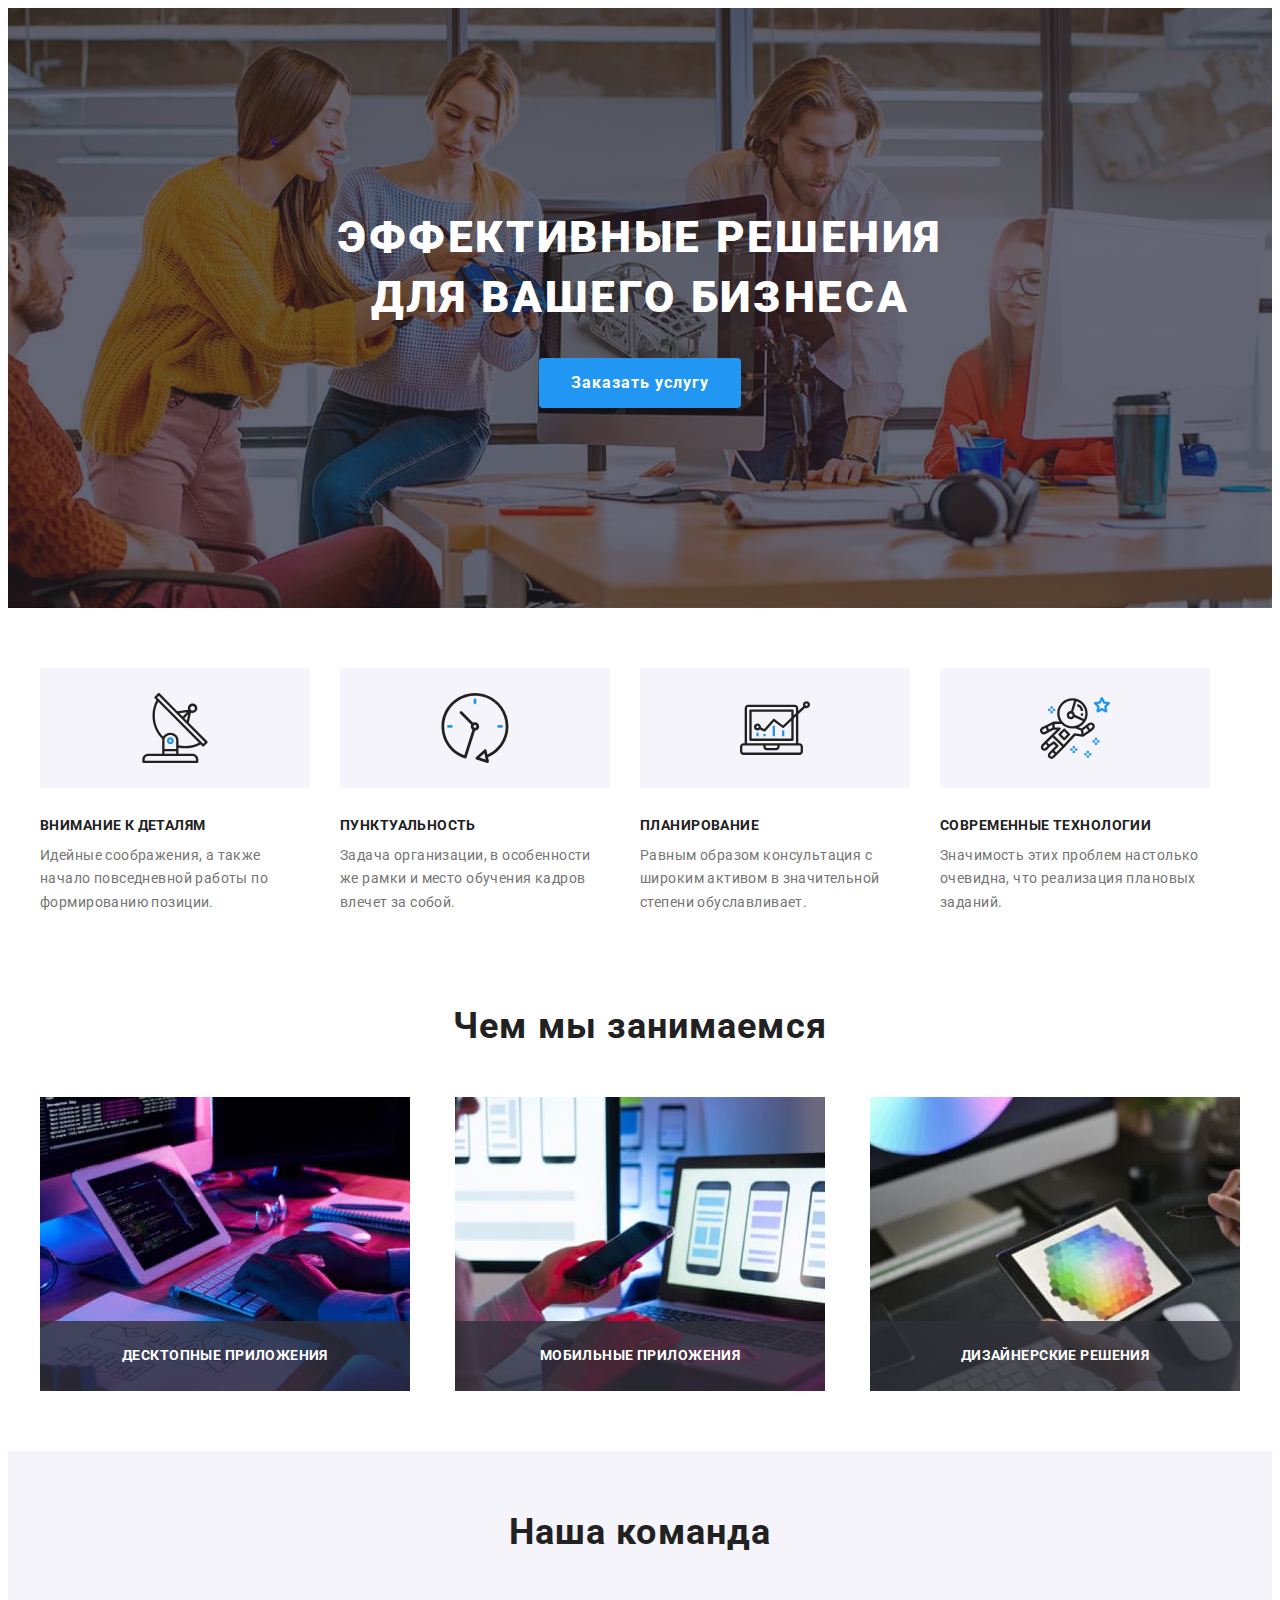
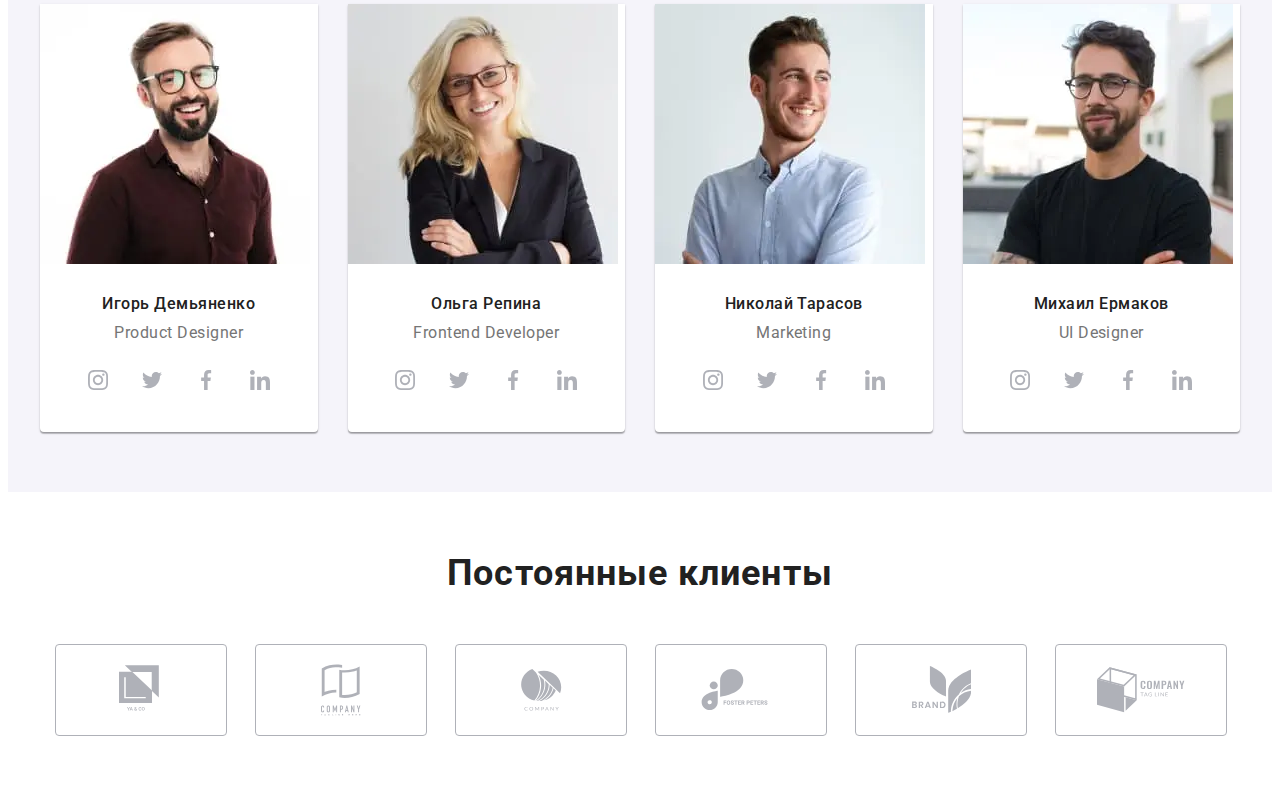
==== commit 04cbd1c7: "add adaptive clients section" ====
--- a/index.html
+++ b/index.html
@@ -348,7 +348,7 @@
             </div>
         </section>
     <!--CLIENTS-->
-        <!-- <section class="section">
+        <section class="section">
             <div class="container">
                 <h2 class="title">Постоянные клиенты</h2>
                 <ul class="clients-list list">
@@ -397,7 +397,7 @@
                 </ul>
             </div>
         </section>
-    </main> -->
+    </main>
         <!--FOOTER-->
     <!-- <footer class="footer">
         <div class="container">
--- a/CSS/main.min.css
+++ b/CSS/main.min.css
@@ -1,2 +1,2 @@
-:root{--main-font: 'Roboto', sans-serif;--main-color: #212121;--secondary-color: #757575;--accent-color: #2196f3;--accent-button: #188ce8;--main-lite-color: #ffffff;--background-light-color: #f5f4fa;--background-dark-color: #2f303a;--main-dark-color: #000000;--icon-color: #afb1b8;--time-function: cubic-bezier(0.4, 0, 0.2, 1)}.visually-hidden{position:absolute;width:1px;height:1px;margin:-1px;padding:0;overflow:hidden;border:0;clip:rect(0, 0, 0, 0)}p,h1,h2,h3,h4,h5,h6{margin:0}ul,ol{padding:0;margin:0}img{display:block;max-width:100%;height:auto}body{font-family:var(--main-font);color:var(--main-color);background-color:var(-main-lite-color);font-size:14px}*::before,*::after{box-sizing:border-box}.link{text-decoration:none}.list{list-style:none}.section{padding:60px 0px}@media screen and (min-wdth: 1200px){.section{padding:94px 0px}}.container{margin:0 auto;padding:0 15px}@media screen and (min-width: 480px){.container{width:480px}}@media screen and (min-width: 768px){.container{width:768px}}@media screen and (min-width: 1200px){.container{width:1200px}}.footer .container{display:flex;align-items:baseline}.logo{font-family:'Raleway', sans-serif;font-weight:700;font-size:26px;line-height:1.19;color:var(--main-dark-color);letter-spacing:0.03em}.header .logo{margin-right:93px;display:block;padding-top:24px;padding-bottom:25px}.footer .logo{color:var(--main-lite-color)}.logo-web-part{color:var(--accent-color)}.title{font-weight:700;font-size:28px;line-height:1.17;letter-spacing:0.03em;margin:0 auto 30px;text-align:center}@media screen and (min-width: 768px){.title{margin:0 auto 50px}}@media screen and (min-width: 1200px){.title{font-size:36px}}.social-links-list{display:flex;margin-top:16px;justify-content:center}.social-link-item:not(:last-child){margin-right:10px}.social-link{display:flex;justify-content:center;align-items:center;border-radius:50%;width:44px;height:44px}.team__social-link{color:var(--icon-color);transition:background-color 250ms var(--time-function),color 250ms var(--time-function)}.team__social-link:hover,.team__social-link:focus{background-color:var(--accent-color);color:var(--main-lite-color)}.social-link-icon{fill:currentColor}.footer-social-links-list{display:flex;justify-content:space-between}.footer__social-link{background:rgba(255,255,255,0.1);transition:background-color 250ms var(--time-function)}.footer__social-link:hover,.footer__social-link:focus{background-color:var(--accent-color)}.footer-social-link-icon{fill:var(--main-lite-color)}.subscribe-container{margin-left:auto}.subscribe-caption{font-weight:700;line-height:1.14;letter-spacing:0.03em;text-transform:uppercase;margin-bottom:20px;color:var(--main-lite-color)}.subscribe{display:flex;align-items:center}.subscribe-input{display:block;width:358px;height:50px;border:1px solid rgba(255,255,255,0.3);border-radius:4px;background-color:transparent;padding:15px 16px;margin-right:12px;color:var(--main-lite-color);font-family:inherit;font-weight:400;font-size:16px;line-height:1.25;letter-spacing:0.03em;transition:border-color 250ms var(--time-function)}.subscribe-input::placeholder{color:rgba(255,255,255,0.6)}.subscribe-input:focus{border-color:var(--accent-color);outline:none}.modal-btn{display:block;background-color:var(--accent-color);font-weight:700;font-size:16px;line-height:1.87;align-items:center;text-align:center;letter-spacing:0.06em;color:var(--main-lite-color);font-family:inherit;border:0;border-radius:4px;min-width:200px;padding:10px 32px;margin:30px auto 0;transition:background-color 250ms var(--time-function);box-shadow:0px 4px 4px rgba(0,0,0,0.15)}.modal-btn:hover,.modal-btn:focus{background-color:var(--accent-button);cursor:pointer}.subscribe .modal-btn{display:flex;align-items:center;margin-top:0}.telegram-img{margin-left:10px}.backdrop{position:fixed;top:0;left:0;width:100vw;height:100vh;background-color:rgba(0,0,0,0.5)}.is-hidden{opacity:0;visibility:hidden;pointer-events:none;transition:250ms}.is-hidden .modal{transform:translate(-50%, -50%) scale(0.5)}.modal{position:absolute;width:528px;height:581px;background-color:var(--main-lite-color);left:50%;top:50%;transform:translate(-50%, -50%) scale(1);box-shadow:0px 1px 3px rgba(0,0,0,0.12),0px 1px 1px rgba(0,0,0,0.14),0px 2px 1px rgba(0,0,0,0.2);border-radius:4px;transition:transform 250ms var(--time-function)}.close_modal-btn_button{position:absolute;display:flex;justify-content:center;align-items:center;border-radius:50%;width:30px;height:30px;background:var(--main-lite-color);border:1px solid rgba(0,0,0,0.1);cursor:pointer;top:8px;right:8px;transition:fill 250ms var(--time-function)}.close_modal-btn_button:focus,.close_modal-btn_button:hover{fill:var(--accent-color)}.modal-form{display:flex;flex-direction:column;padding:40px}.modal-form-name{font-weight:bold;font-size:20px;line-height:23px;text-align:center;letter-spacing:0.03em;color:var(--main-color);margin-bottom:12px}.modal-form_input{width:100%;height:40px;border:1px solid rgba(33,33,33,0.2);border-radius:4px;padding-left:42px;transition:border-color 250ms var(--time-function)}.modal-form_input:focus{outline:none;border-color:var(--accent-color)}.acceptanse{display:flex;align-items:center;font-family:inherit;font-weight:400;font-size:14px;line-height:1.71;letter-spacing:0.03em;color:var(--secondary-color)}.acceptanse::before{content:'';display:block;height:16px;width:16px;border:1px solid var(--main-color);border-radius:2px;margin-right:7px}.acceptanse:hover{cursor:pointer}.therm-checkbox:checked+.acceptanse::before{background-image:url("../images/Vector.svg");background-repeat:no-repeat;background-position:center;background-color:var(--accent-color);border-color:var(--accent-color)}.therm-checkbox:focus+.acceptanse::before{border-color:var(--accent-color)}.terms-link{font-family:inherit;font-weight:400;font-size:14px;line-height:1.71;letter-spacing:0.03em;color:var(--accent-color)}.modal-form_label{font-family:inherit;font-weight:400;font-size:12px;line-height:1.17;letter-spacing:0.01em;color:var(--secondary-color);margin-bottom:4px}.modal-form_input-wrapper{margin-bottom:10px;position:relative}.modal-form_icon{position:absolute;left:12px;top:50%;transform:translateY(-50%);transition:fill 250ms var(--time-function)}.modal-form_input:focus+.modal-form_icon{fill:var(--accent-color)}form .modal-btn{align-self:center}.modal-form_textarea{width:100%;height:120px;border:1px solid rgba(33,33,33,0.2);border-radius:4px;padding:12px 16px;margin-bottom:20px;resize:none}.modal-form_textarea:focus{outline:none;border-color:var(--accent-color)}.modal-form_textarea::placeholder{color:rgba(117,117,117,0.5)}.modal-checkbox_line{display:flex;margin-left:auto;margin-right:auto}.portfolio-btn-list{display:flex;justify-content:center;margin-bottom:50px}.portfolio-btn{font-weight:500;font-size:16px;line-height:1.63;text-align:center;letter-spacing:0.03em;color:var(--main-color);border:0;background-color:var(--background-light-color);border-radius:4px;padding:6px 22px;transition:color 250ms var(--time-function),background-color 250ms var(--time-function),box-shadow 250ms var(--time-function)}.portfolio-btn:hover,.portfolio-btn:focus{color:var(--main-lite-color);cursor:pointer;background-color:var(--accent-color);box-shadow:0px 3px 1px rgba(0,0,0,0.1),0px 1px 2px rgba(0,0,0,0.08),0px 2px 2px rgba(0,0,0,0.12)}.portfolio-btn-list-item:not(:last-child){margin-right:8px}.portfolio-list{display:flex;flex-wrap:wrap;margin-left:-30px;margin-top:-30px}.portfolio-list-item{margin-left:30px;margin-top:30px;flex-basis:calc(100% / 3 - 30px)}.portfolio-item-link{display:block;transition:box-shadow 250ms var(--time-function)}.portfolio-item-link:hover,.portfolio-item-link:focus{box-shadow:0px 1px 1px rgba(0,0,0,0.12),0px 4px 4px rgba(0,0,0,0.06),1px 4px 6px rgba(0,0,0,0.16)}.portfolio-subtitle-wrapper{border:1px solid #eeeeee;border-top:none;padding:20px 24px}.portfolio-item{font-weight:700;font-size:18px;line-height:2;letter-spacing:0.03em;margin-bottom:4px;color:var(--main-color)}.portfolio-subtitle{font-size:16px;line-height:1.87;letter-spacing:0.03em;color:var(--secondary-color)}.portfolio-overlay_container{position:relative;overflow:hidden}.portfolio_overlay{position:absolute;height:294px;left:0;top:0;transform:translateY(101%);transition:transform 250ms;background:rgba(33,150,243,0.9);width:370px;padding:63px 24px;font-size:18px;line-height:1.56;vertical-align:top;letter-spacing:0.03em;color:var(--main-lite-color);overflow:auto}.portfolio-item-link:hover .portfolio_overlay,.portfolio-item-link:focus .portfolio_overlay{transform:translateY(0)}.header{background-color:var(--main-lite-color);border-bottom:#ececec solid}.header .container{display:flex;align-items:center}.menu{display:flex;align-items:center}.navigation-list{display:flex}.navigation-link{display:block;font-weight:500;line-height:1.14;letter-spacing:0.02em;color:var(--main-color);padding:32px 0;transition:color 250ms var(--time-function);position:relative}.navigation-link:hover,.navigation-link:focus{color:var(--accent-color)}.navigation-link::after{content:'';background-color:var(--accent-color);display:block;width:100%;height:4px;border-radius:2px;position:absolute;bottom:0;transform:scaleX(0);transition:transform 250ms}.navigation-link:hover::after,.navigation-link:focus::after{transform:scaleX(1)}.navigation-item:not(:last-child){margin-right:50px}.active-navigation-link{color:var(--accent-color)}.active-navigation-link::after{content:'';background-color:var(--accent-color);display:block;width:100%;height:4px;border-radius:2px;position:absolute;bottom:0;transform:scale(1)}.contact-list{display:flex;margin-left:auto}.contact-icons{vertical-align:middle;margin-right:10px;fill:currentColor}.header-contact:not(:last-child){margin-right:50px}.header-contacts{display:flex;font-weight:500;line-height:1.14;letter-spacing:0.02em;color:var(--secondary-color);padding:32px 0;transition:color 250ms var(--time-function)}.header-contacts:hover,.header-contacts:focus{color:var(--accent-color)}.hero{background-color:var(--background-dark-color);background-image:linear-gradient(rgba(47,48,58,0.4), rgba(47,48,58,0.4)),url(../images/hero/mobile/hero-bcgr-mobile.jpg);padding:118px 0;max-width:1600px;background-repeat:no-repeat;background-size:cover;background-position:center;margin:0 auto}@media screen and (min-width: 768px){.hero{background-image:linear-gradient(rgba(47,48,58,0.4), rgba(47,48,58,0.4)),url(../images/hero/tablet/hero-bcgr-tablet.jpg)}}@media screen and (min-width: 1200px){.hero{background-image:linear-gradient(rgba(47,48,58,0.4), rgba(47,48,58,0.4)),url(../images/hero/desktop/hero-bcgr-desktop.jpg);padding:200px 0}}.main-title{font-weight:900;font-size:26px;line-height:1.62;letter-spacing:0.06em;text-transform:uppercase;color:var(--main-lite-color);text-align:center;margin:0 auto}@media screen and (min-width: 480px){.main-title{width:360px}}@media screen and (min-width: 1200px){.main-title{width:696px;font-size:44px;line-height:1.36}}@media screen and (min-width: 768px){.about-list{display:flex;flex-wrap:wrap}}.about-element:not(:last-child){margin-bottom:30px}@media screen and (min-width: 768px){.about-element{width:354px}.about-element:nth-child(2n+1){margin-right:30px}}@media screen and (min-width: 1200px){.about-element{width:270px}.about-element:not(:last-child){margin-right:30px}}.about-img-containers{display:flex;justify-content:center;align-items:center;border-radius:4px;height:120px;margin-bottom:30px;background-color:var(--background-light-color)}.about-list-item{font-weight:700;font-size:14px;line-height:1.14;letter-spacing:0.03em;text-transform:uppercase;margin-bottom:10px}@media screen and (max-width: 767px){.about-list-item{text-align:center}}.about-list-text{font-weight:400;font-size:14px;line-height:1.71;letter-spacing:0.03em;color:var(--secondary-color)}.section+.what-we-do{padding-top:0}@media screen and (max-width: 1199px){.section+.what-we-do{display:none}}.we-do-list{display:flex;justify-content:space-between}.we-do_item{position:relative}.we-do_decription{display:flex;position:absolute;width:100%;height:70px;justify-content:center;align-items:center;font-weight:700;font-size:14px;line-height:1.14;letter-spacing:0.03em;color:var(--main-lite-color);text-align:center;text-transform:uppercase;bottom:0;left:0;background:rgba(47,48,58,0.8)}@media screen and (min-width: 768px){.team-list{display:flex;flex-wrap:wrap;margin-left:-30px;margin-top:-30px;justify-content:center}}.team-member-card{margin-top:30px;background-color:var(--main-lite-color);border-radius:0px 0px 4px 4px;box-shadow:0px 1px 3px rgba(0,0,0,0.12),0px 1px 1px rgba(0,0,0,0.14),0px 2px 1px rgba(0,0,0,0.2)}@media screen and (min-width: 768px){.team-member-card{width:354px;margin-left:30px;flex-basis:calc(100% / 2 - 30px)}}@media screen and (min-width: 1200px){.team-member-card{flex-basis:calc(100% / 4 - 30px);width:270px}}.team-member-wrapper{padding:30px 0 24px}@media screen and (min-width: 1200px){.team-member-wrapper{padding:30px 0}}.team-members{font-weight:500;font-size:16px;line-height:1.19;letter-spacing:0.03em;text-align:center}.member-porofession{font-weight:400;font-size:16px;line-height:1.19;letter-spacing:0.03em;color:var(--secondary-color);text-align:center;margin-top:10px}.team{background-color:var(--background-light-color)}.clients-list{display:flex;justify-content:space-between}.client-link{display:flex;justify-content:center;align-items:center;width:170px;height:90px;border:1px solid var(--icon-color);border-radius:4px;color:var(--icon-color);transition:border-color 250ms var(--time-function),color 250ms var(--time-function)}.client-link:hover,.client-link:focus{border-color:var(--accent-color);color:var(--accent-color)}.client-icon{fill:currentColor}.footer{padding:60px 0;background-color:var(--background-dark-color)}.internal-links{margin-right:70px}.footer-contacts-list{display:block;font-style:normal;font-weight:400;line-height:1.71;letter-spacing:0.03em;margin-top:20px}.address{color:var(--main-lite-color);transition:color 250ms var(--time-function)}.address:hover,.address:focus{color:var(--accent-color)}.footer-contacts{display:block;font-weight:400;line-height:1.71;letter-spacing:0.03em;color:rgba(255,255,255,0.6);transition:color 250ms var(--time-function)}.footer-contacts:hover,.footer-contacts:focus{color:var(--accent-color)}.footer-contacts-list-item:not(:last-child){margin-bottom:9px}.join-us-links-list{width:206px;height:80px}.join-us-caption{font-weight:700;line-height:1.14;letter-spacing:0.03em;text-transform:uppercase;margin-bottom:20px;color:var(--main-lite-color)}
+:root{--main-font: 'Roboto', sans-serif;--main-color: #212121;--secondary-color: #757575;--accent-color: #2196f3;--accent-button: #188ce8;--main-lite-color: #ffffff;--background-light-color: #f5f4fa;--background-dark-color: #2f303a;--main-dark-color: #000000;--icon-color: #afb1b8;--time-function: cubic-bezier(0.4, 0, 0.2, 1)}.visually-hidden{position:absolute;width:1px;height:1px;margin:-1px;padding:0;overflow:hidden;border:0;clip:rect(0, 0, 0, 0)}p,h1,h2,h3,h4,h5,h6{margin:0}ul,ol{padding:0;margin:0}img{display:block;max-width:100%;height:auto}body{font-family:var(--main-font);color:var(--main-color);background-color:var(-main-lite-color);font-size:14px}*::before,*::after{box-sizing:border-box}.link{text-decoration:none}.list{list-style:none}.section{padding:60px 0px}@media screen and (min-wdth: 1200px){.section{padding:94px 0px}}.container{margin:0 auto;padding:0 15px}@media screen and (min-width: 480px){.container{width:480px}}@media screen and (min-width: 768px){.container{width:768px}}@media screen and (min-width: 1200px){.container{width:1200px}}.footer .container{display:flex;align-items:baseline}.logo{font-family:'Raleway', sans-serif;font-weight:700;font-size:26px;line-height:1.19;color:var(--main-dark-color);letter-spacing:0.03em}.header .logo{margin-right:93px;display:block;padding-top:24px;padding-bottom:25px}.footer .logo{color:var(--main-lite-color)}.logo-web-part{color:var(--accent-color)}.title{font-weight:700;font-size:28px;line-height:1.17;letter-spacing:0.03em;margin:0 auto 30px;text-align:center}@media screen and (min-width: 1200px){.title{font-size:36px;margin:0 auto 50px}}.social-links-list{display:flex;margin-top:16px;justify-content:center}.social-link-item:not(:last-child){margin-right:10px}.social-link{display:flex;justify-content:center;align-items:center;border-radius:50%;width:44px;height:44px}.team__social-link{color:var(--icon-color);transition:background-color 250ms var(--time-function),color 250ms var(--time-function)}.team__social-link:hover,.team__social-link:focus{background-color:var(--accent-color);color:var(--main-lite-color)}.social-link-icon{fill:currentColor}.footer-social-links-list{display:flex;justify-content:space-between}.footer__social-link{background:rgba(255,255,255,0.1);transition:background-color 250ms var(--time-function)}.footer__social-link:hover,.footer__social-link:focus{background-color:var(--accent-color)}.footer-social-link-icon{fill:var(--main-lite-color)}.subscribe-container{margin-left:auto}.subscribe-caption{font-weight:700;line-height:1.14;letter-spacing:0.03em;text-transform:uppercase;margin-bottom:20px;color:var(--main-lite-color)}.subscribe{display:flex;align-items:center}.subscribe-input{display:block;width:358px;height:50px;border:1px solid rgba(255,255,255,0.3);border-radius:4px;background-color:transparent;padding:15px 16px;margin-right:12px;color:var(--main-lite-color);font-family:inherit;font-weight:400;font-size:16px;line-height:1.25;letter-spacing:0.03em;transition:border-color 250ms var(--time-function)}.subscribe-input::placeholder{color:rgba(255,255,255,0.6)}.subscribe-input:focus{border-color:var(--accent-color);outline:none}.modal-btn{display:block;background-color:var(--accent-color);font-weight:700;font-size:16px;line-height:1.87;align-items:center;text-align:center;letter-spacing:0.06em;color:var(--main-lite-color);font-family:inherit;border:0;border-radius:4px;min-width:200px;padding:10px 32px;margin:30px auto 0;transition:background-color 250ms var(--time-function);box-shadow:0px 4px 4px rgba(0,0,0,0.15)}.modal-btn:hover,.modal-btn:focus{background-color:var(--accent-button);cursor:pointer}.subscribe .modal-btn{display:flex;align-items:center;margin-top:0}.telegram-img{margin-left:10px}.backdrop{position:fixed;top:0;left:0;width:100vw;height:100vh;background-color:rgba(0,0,0,0.5)}.is-hidden{opacity:0;visibility:hidden;pointer-events:none;transition:250ms}.is-hidden .modal{transform:translate(-50%, -50%) scale(0.5)}.modal{position:absolute;width:528px;height:581px;background-color:var(--main-lite-color);left:50%;top:50%;transform:translate(-50%, -50%) scale(1);box-shadow:0px 1px 3px rgba(0,0,0,0.12),0px 1px 1px rgba(0,0,0,0.14),0px 2px 1px rgba(0,0,0,0.2);border-radius:4px;transition:transform 250ms var(--time-function)}.close_modal-btn_button{position:absolute;display:flex;justify-content:center;align-items:center;border-radius:50%;width:30px;height:30px;background:var(--main-lite-color);border:1px solid rgba(0,0,0,0.1);cursor:pointer;top:8px;right:8px;transition:fill 250ms var(--time-function)}.close_modal-btn_button:focus,.close_modal-btn_button:hover{fill:var(--accent-color)}.modal-form{display:flex;flex-direction:column;padding:40px}.modal-form-name{font-weight:bold;font-size:20px;line-height:23px;text-align:center;letter-spacing:0.03em;color:var(--main-color);margin-bottom:12px}.modal-form_input{width:100%;height:40px;border:1px solid rgba(33,33,33,0.2);border-radius:4px;padding-left:42px;transition:border-color 250ms var(--time-function)}.modal-form_input:focus{outline:none;border-color:var(--accent-color)}.acceptanse{display:flex;align-items:center;font-family:inherit;font-weight:400;font-size:14px;line-height:1.71;letter-spacing:0.03em;color:var(--secondary-color)}.acceptanse::before{content:'';display:block;height:16px;width:16px;border:1px solid var(--main-color);border-radius:2px;margin-right:7px}.acceptanse:hover{cursor:pointer}.therm-checkbox:checked+.acceptanse::before{background-image:url("../images/Vector.svg");background-repeat:no-repeat;background-position:center;background-color:var(--accent-color);border-color:var(--accent-color)}.therm-checkbox:focus+.acceptanse::before{border-color:var(--accent-color)}.terms-link{font-family:inherit;font-weight:400;font-size:14px;line-height:1.71;letter-spacing:0.03em;color:var(--accent-color)}.modal-form_label{font-family:inherit;font-weight:400;font-size:12px;line-height:1.17;letter-spacing:0.01em;color:var(--secondary-color);margin-bottom:4px}.modal-form_input-wrapper{margin-bottom:10px;position:relative}.modal-form_icon{position:absolute;left:12px;top:50%;transform:translateY(-50%);transition:fill 250ms var(--time-function)}.modal-form_input:focus+.modal-form_icon{fill:var(--accent-color)}form .modal-btn{align-self:center}.modal-form_textarea{width:100%;height:120px;border:1px solid rgba(33,33,33,0.2);border-radius:4px;padding:12px 16px;margin-bottom:20px;resize:none}.modal-form_textarea:focus{outline:none;border-color:var(--accent-color)}.modal-form_textarea::placeholder{color:rgba(117,117,117,0.5)}.modal-checkbox_line{display:flex;margin-left:auto;margin-right:auto}.portfolio-btn-list{display:flex;justify-content:center;margin-bottom:50px}.portfolio-btn{font-weight:500;font-size:16px;line-height:1.63;text-align:center;letter-spacing:0.03em;color:var(--main-color);border:0;background-color:var(--background-light-color);border-radius:4px;padding:6px 22px;transition:color 250ms var(--time-function),background-color 250ms var(--time-function),box-shadow 250ms var(--time-function)}.portfolio-btn:hover,.portfolio-btn:focus{color:var(--main-lite-color);cursor:pointer;background-color:var(--accent-color);box-shadow:0px 3px 1px rgba(0,0,0,0.1),0px 1px 2px rgba(0,0,0,0.08),0px 2px 2px rgba(0,0,0,0.12)}.portfolio-btn-list-item:not(:last-child){margin-right:8px}.portfolio-list{display:flex;flex-wrap:wrap;margin-left:-30px;margin-top:-30px}.portfolio-list-item{margin-left:30px;margin-top:30px;flex-basis:calc(100% / 3 - 30px)}.portfolio-item-link{display:block;transition:box-shadow 250ms var(--time-function)}.portfolio-item-link:hover,.portfolio-item-link:focus{box-shadow:0px 1px 1px rgba(0,0,0,0.12),0px 4px 4px rgba(0,0,0,0.06),1px 4px 6px rgba(0,0,0,0.16)}.portfolio-subtitle-wrapper{border:1px solid #eeeeee;border-top:none;padding:20px 24px}.portfolio-item{font-weight:700;font-size:18px;line-height:2;letter-spacing:0.03em;margin-bottom:4px;color:var(--main-color)}.portfolio-subtitle{font-size:16px;line-height:1.87;letter-spacing:0.03em;color:var(--secondary-color)}.portfolio-overlay_container{position:relative;overflow:hidden}.portfolio_overlay{position:absolute;height:294px;left:0;top:0;transform:translateY(101%);transition:transform 250ms;background:rgba(33,150,243,0.9);width:370px;padding:63px 24px;font-size:18px;line-height:1.56;vertical-align:top;letter-spacing:0.03em;color:var(--main-lite-color);overflow:auto}.portfolio-item-link:hover .portfolio_overlay,.portfolio-item-link:focus .portfolio_overlay{transform:translateY(0)}.header{background-color:var(--main-lite-color);border-bottom:#ececec solid}.header .container{display:flex;align-items:center}.menu{display:flex;align-items:center}.navigation-list{display:flex}.navigation-link{display:block;font-weight:500;line-height:1.14;letter-spacing:0.02em;color:var(--main-color);padding:32px 0;transition:color 250ms var(--time-function);position:relative}.navigation-link:hover,.navigation-link:focus{color:var(--accent-color)}.navigation-link::after{content:'';background-color:var(--accent-color);display:block;width:100%;height:4px;border-radius:2px;position:absolute;bottom:0;transform:scaleX(0);transition:transform 250ms}.navigation-link:hover::after,.navigation-link:focus::after{transform:scaleX(1)}.navigation-item:not(:last-child){margin-right:50px}.active-navigation-link{color:var(--accent-color)}.active-navigation-link::after{content:'';background-color:var(--accent-color);display:block;width:100%;height:4px;border-radius:2px;position:absolute;bottom:0;transform:scale(1)}.contact-list{display:flex;margin-left:auto}.contact-icons{vertical-align:middle;margin-right:10px;fill:currentColor}.header-contact:not(:last-child){margin-right:50px}.header-contacts{display:flex;font-weight:500;line-height:1.14;letter-spacing:0.02em;color:var(--secondary-color);padding:32px 0;transition:color 250ms var(--time-function)}.header-contacts:hover,.header-contacts:focus{color:var(--accent-color)}.hero{background-color:var(--background-dark-color);background-image:linear-gradient(rgba(47,48,58,0.4), rgba(47,48,58,0.4)),url(../images/hero/mobile/hero-bcgr-mobile.jpg);padding:118px 0;max-width:1600px;background-repeat:no-repeat;background-size:cover;background-position:center;margin:0 auto}@media screen and (min-width: 768px){.hero{background-image:linear-gradient(rgba(47,48,58,0.4), rgba(47,48,58,0.4)),url(../images/hero/tablet/hero-bcgr-tablet.jpg)}}@media screen and (min-width: 1200px){.hero{background-image:linear-gradient(rgba(47,48,58,0.4), rgba(47,48,58,0.4)),url(../images/hero/desktop/hero-bcgr-desktop.jpg);padding:200px 0}}.main-title{font-weight:900;font-size:26px;line-height:1.62;letter-spacing:0.06em;text-transform:uppercase;color:var(--main-lite-color);text-align:center;margin:0 auto}@media screen and (min-width: 480px){.main-title{width:360px}}@media screen and (min-width: 1200px){.main-title{width:696px;font-size:44px;line-height:1.36}}@media screen and (min-width: 768px){.about-list{display:flex;flex-wrap:wrap}}.about-element:not(:last-child){margin-bottom:30px}@media screen and (min-width: 768px){.about-element{width:354px}.about-element:nth-child(2n+1){margin-right:30px}}@media screen and (min-width: 1200px){.about-element{width:270px}.about-element:not(:last-child){margin-right:30px}}.about-img-containers{display:flex;justify-content:center;align-items:center;border-radius:4px;height:120px;margin-bottom:30px;background-color:var(--background-light-color)}.about-list-item{font-weight:700;font-size:14px;line-height:1.14;letter-spacing:0.03em;text-transform:uppercase;margin-bottom:10px}@media screen and (max-width: 767px){.about-list-item{text-align:center}}.about-list-text{font-weight:400;font-size:14px;line-height:1.71;letter-spacing:0.03em;color:var(--secondary-color)}.section+.what-we-do{padding-top:0}@media screen and (max-width: 1199px){.section+.what-we-do{display:none}}.we-do-list{display:flex;justify-content:space-between}.we-do_item{position:relative}.we-do_decription{display:flex;position:absolute;width:100%;height:70px;justify-content:center;align-items:center;font-weight:700;font-size:14px;line-height:1.14;letter-spacing:0.03em;color:var(--main-lite-color);text-align:center;text-transform:uppercase;bottom:0;left:0;background:rgba(47,48,58,0.8)}@media screen and (min-width: 768px){.team-list{display:flex;flex-wrap:wrap;margin-left:-30px;margin-top:-30px;justify-content:center}}.team-member-card{margin-top:30px;background-color:var(--main-lite-color);border-radius:0px 0px 4px 4px;box-shadow:0px 1px 3px rgba(0,0,0,0.12),0px 1px 1px rgba(0,0,0,0.14),0px 2px 1px rgba(0,0,0,0.2)}@media screen and (min-width: 768px){.team-member-card{margin-left:30px;flex-basis:calc(100% / 2 - 30px)}}@media screen and (min-width: 1200px){.team-member-card{flex-basis:calc(100% / 4 - 30px)}}.team-member-wrapper{padding:30px 0 24px}@media screen and (min-width: 1200px){.team-member-wrapper{padding:30px 0}}.team-members{font-weight:500;font-size:16px;line-height:1.19;letter-spacing:0.03em;text-align:center}.member-porofession{font-weight:400;font-size:16px;line-height:1.19;letter-spacing:0.03em;color:var(--secondary-color);text-align:center;margin-top:10px}.team{background-color:var(--background-light-color)}@media screen and (min-width: 480px){.clients-list{display:flex;flex-wrap:wrap;margin-left:-30px;margin-top:-30px;justify-content:center}}.client-item{margin-top:30px;height:90px}@media screen and (min-width: 480px){.client-item{margin-left:30px;width:210px}}@media screen and (min-width: 768px){.client-item{width:226px}}@media screen and (min-width: 1200px){.client-item{width:170px}}.client-link{display:flex;justify-content:center;align-items:center;height:100%;width:100%;border:1px solid var(--icon-color);border-radius:4px;color:var(--icon-color);transition:border-color 250ms var(--time-function),color 250ms var(--time-function)}.client-link:hover,.client-link:focus{border-color:var(--accent-color);color:var(--accent-color)}.client-icon{fill:currentColor}.footer{padding:60px 0;background-color:var(--background-dark-color)}.internal-links{margin-right:70px}.footer-contacts-list{display:block;font-style:normal;font-weight:400;line-height:1.71;letter-spacing:0.03em;margin-top:20px}.address{color:var(--main-lite-color);transition:color 250ms var(--time-function)}.address:hover,.address:focus{color:var(--accent-color)}.footer-contacts{display:block;font-weight:400;line-height:1.71;letter-spacing:0.03em;color:rgba(255,255,255,0.6);transition:color 250ms var(--time-function)}.footer-contacts:hover,.footer-contacts:focus{color:var(--accent-color)}.footer-contacts-list-item:not(:last-child){margin-bottom:9px}.join-us-links-list{width:206px;height:80px}.join-us-caption{font-weight:700;line-height:1.14;letter-spacing:0.03em;text-transform:uppercase;margin-bottom:20px;color:var(--main-lite-color)}
 /*# sourceMappingURL=main.min.css.map */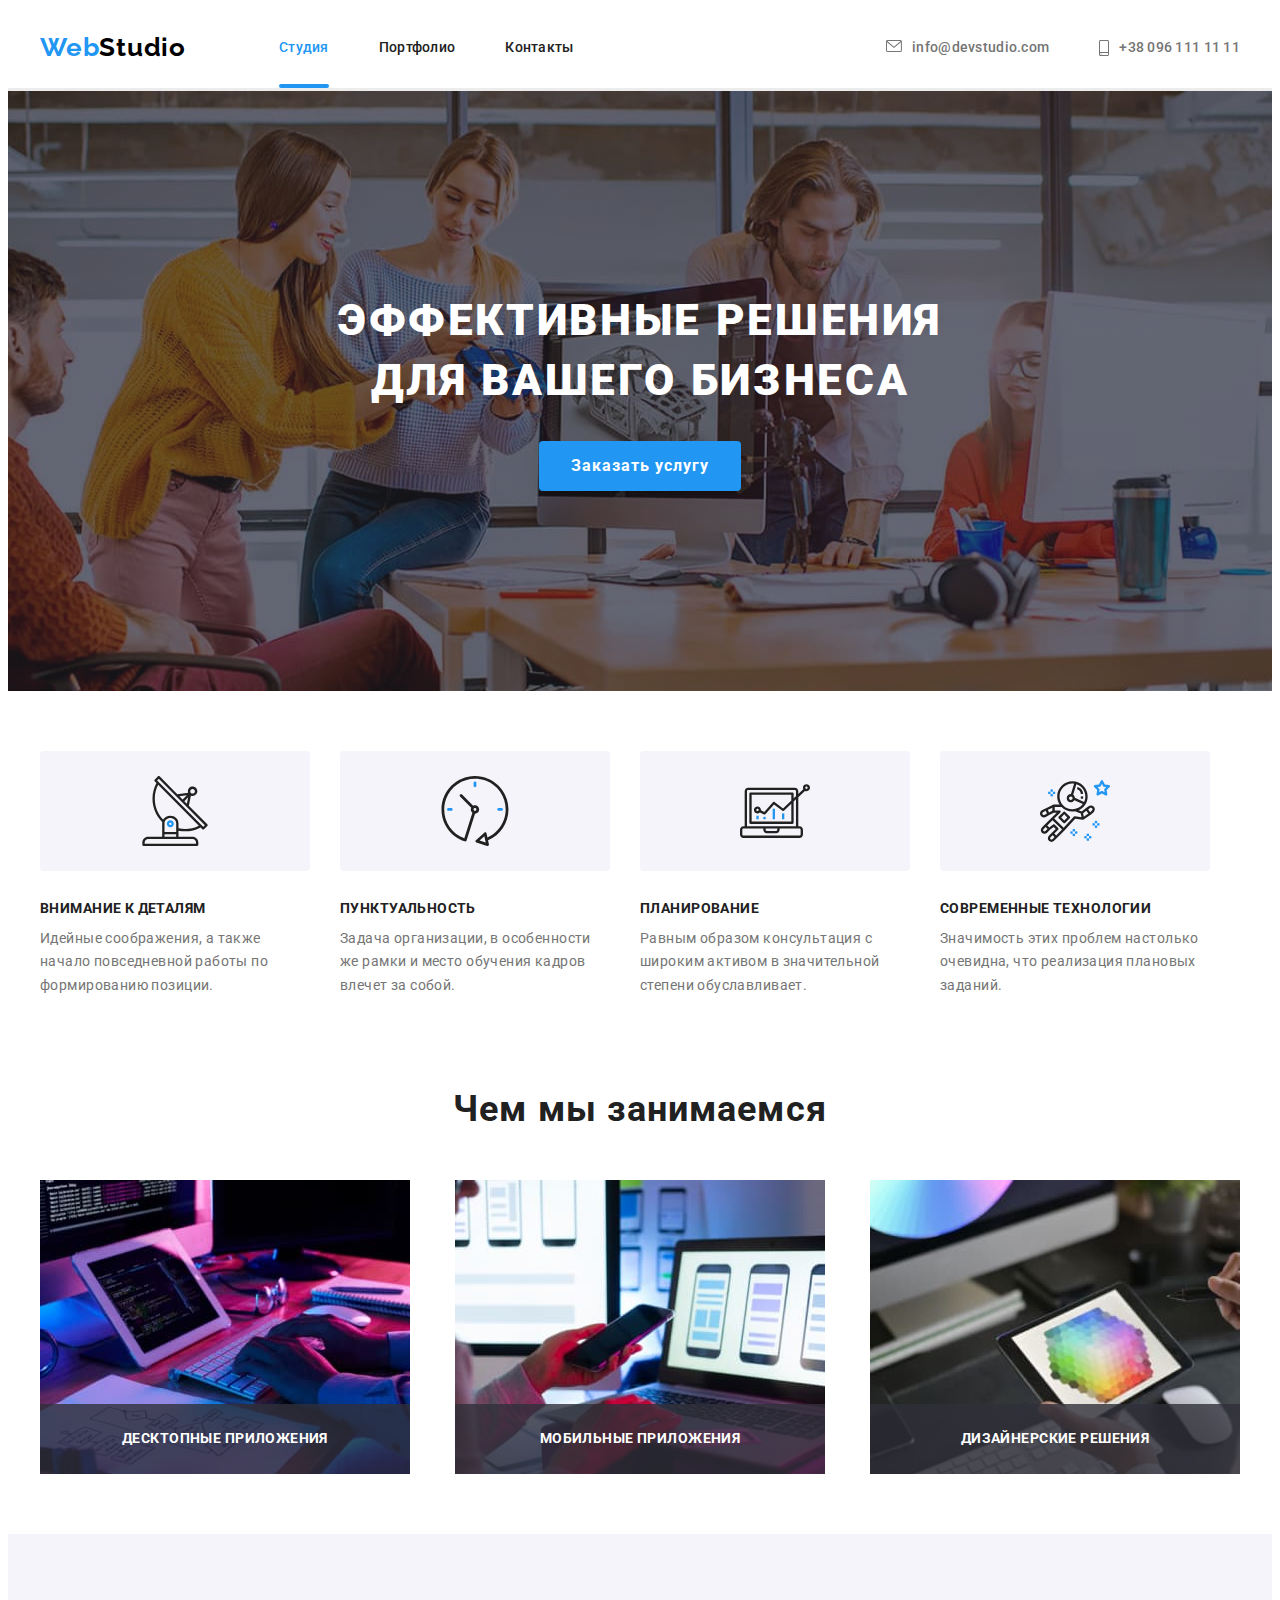
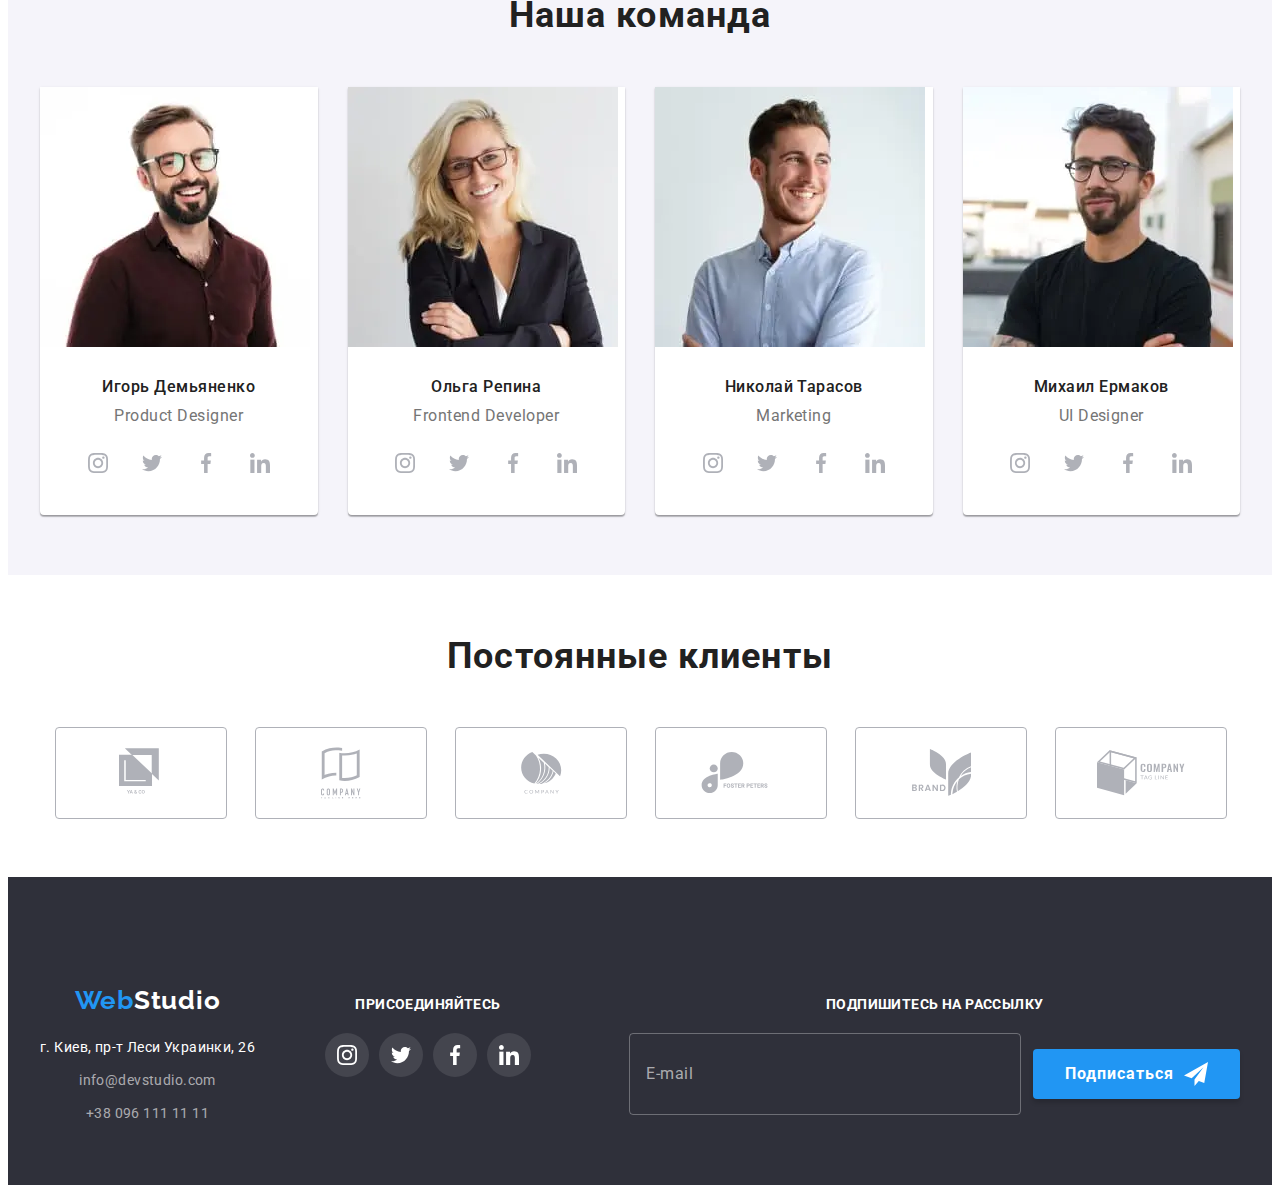
==== commit f8f2dda4: "adaptive add footer" ====
--- a/index.html
+++ b/index.html
@@ -16,7 +16,7 @@
 </head>
 
 <body>
-    <!-- <header class="header">
+    <header class="header">
         <div class="container">
             <nav class="menu">
                 <a class="link logo" href="index.html"><span class="logo-web-part">Web</span>Studio</a>
@@ -49,7 +49,7 @@
                 </li>
             </ul>
         </div>
-    </header> -->
+    </header>
     <main>
         <!--HERO-->
         <section class="hero">
@@ -399,57 +399,60 @@
         </section>
     </main>
         <!--FOOTER-->
-    <!-- <footer class="footer">
+    <footer class="footer">
         <div class="container">
-            <div class="internal-links">
-                <a class="link logo logo-footer" href="index.html"><span class="logo-web-part">Web</span>Studio</a>
-                <address class="footer-contacts-list">
-                    <ul class="list">
-                        <li class="footer-contacts-list-item">
-                            <a class="link address" href="https://goo.gl/maps/49gHyc8vdsA3i8d18" rel="noopener noreferrer">г. Киев, пр-т
-                                Леси Украинки, 26</a>
+            <div class="footer__links-container">
+                <div class="internal-links">
+                    <a class="link logo logo-footer" href="index.html"><span class="logo-web-part">Web</span>Studio</a>
+                    <address class="footer-contacts-list">
+                        <ul class="list">
+                            <li class="footer-contacts-list-item">
+                                <a class="link address" href="https://goo.gl/maps/49gHyc8vdsA3i8d18" rel="noopener noreferrer">г. Киев,
+                                    пр-т
+                                    Леси Украинки, 26</a>
+                            </li>
+                            <li class="footer-contacts-list-item">
+                                <a class="link footer-contacts" href="mailto:info@devstudio.com">info@devstudio.com</a>
+                            </li>
+                            <li class="footer-contacts-list-item">
+                                <a class="link footer-contacts" href="tel:+380961111111">+38 096 111 11 11</a>
+                            </li>
+                        </ul>
+                    </address>
+                </div>
+                <div class="join-us-links-list">
+                    <h3 class="join-us-caption">Присоединяйтесь</h3>
+                    <ul class="footer-social-links-list list">
+                        <li class="footer-social-link-item">
+                            <a class="footer__social-link social-link link" href="">
+                                <svg class="footer-social-link-icon" width="20" height="20">
+                                    <use href="./images/sprite.svg#icon-instagram"></use>
+                                </svg>
+                            </a>
                         </li>
-                        <li class="footer-contacts-list-item">
-                            <a class="link footer-contacts" href="mailto:info@devstudio.com">info@devstudio.com</a>
+                        <li class="footer-social-link-item">
+                            <a class="footer__social-link social-link link" href="">
+                                <svg class="footer-social-link-icon" width="20" height="20">
+                                    <use href="./images/sprite.svg#icon-twitter"></use>
+                                </svg>
+                            </a>
                         </li>
-                        <li class="footer-contacts-list-item">
-                            <a class="link footer-contacts" href="tel:+380961111111">+38 096 111 11 11</a>
+                        <li class="footer-social-link-item">
+                            <a class="footer__social-link social-link link" href="">
+                                <svg class="footer-social-link-icon" width="20" height="20">
+                                    <use href="./images/sprite.svg#icon-facebook"></use>
+                                </svg>
+                            </a>
+                        </li>
+                        <li class="footer-social-link-item">
+                            <a class="footer__social-link social-link link" href="">
+                                <svg class="footer-social-link-icon" width="20" height="20">
+                                    <use href="./images/sprite.svg#icon-linkedin"></use>
+                                </svg>
+                            </a>
                         </li>
                     </ul>
-                </address>
-            </div>
-            <div class="join-us-links-list">
-                <h3 class="join-us-caption">Присоединяйтесь</h3>
-                <ul class="footer-social-links-list list">
-                    <li class="footer-social-link-item">
-                        <a class="footer__social-link social-link link" href="">
-                            <svg class="footer-social-link-icon" width="20" height="20">
-                                <use href="./images/sprite.svg#icon-instagram"></use>
-                            </svg>
-                        </a>
-                    </li>
-                    <li class="footer-social-link-item">
-                        <a class="footer__social-link social-link link" href="">
-                            <svg class="footer-social-link-icon" width="20" height="20">
-                                <use href="./images/sprite.svg#icon-twitter"></use>
-                            </svg>
-                        </a>
-                    </li>
-                    <li class="footer-social-link-item">
-                        <a class="footer__social-link social-link link" href="">
-                            <svg class="footer-social-link-icon" width="20" height="20">
-                                <use href="./images/sprite.svg#icon-facebook"></use>
-                            </svg>
-                        </a>
-                    </li>
-                    <li class="footer-social-link-item">
-                        <a class="footer__social-link social-link link" href="">
-                            <svg class="footer-social-link-icon" width="20" height="20">
-                                <use href="./images/sprite.svg#icon-linkedin"></use>
-                            </svg>
-                        </a>
-                    </li>
-                </ul>
+                </div>
             </div>
             <div class="subscribe-container">
                 <p class="subscribe-caption">Подпишитесь на рассылку</p>
@@ -466,9 +469,9 @@
                 </form>
             </div>
         </div>
-    </footer> -->
+    </footer>
     <!--Modal-->
-    <!-- <div class="backdrop is-hidden" data-modal>
+    <div class="backdrop is-hidden" data-modal>
         <div class="modal">
             <form class="modal-form" action="#">
                 <p class="modal-form-name">Оставьте свои данные, мы вам перезвоним</p>
@@ -508,7 +511,7 @@
                 </svg>
             </button>
         </div>
-    </div> -->
+    </div>
     <script src="./js/modal.js"></script>
 </body>
 </html>--- a/CSS/main.min.css
+++ b/CSS/main.min.css
@@ -1,2 +1,2 @@
-:root{--main-font: 'Roboto', sans-serif;--main-color: #212121;--secondary-color: #757575;--accent-color: #2196f3;--accent-button: #188ce8;--main-lite-color: #ffffff;--background-light-color: #f5f4fa;--background-dark-color: #2f303a;--main-dark-color: #000000;--icon-color: #afb1b8;--time-function: cubic-bezier(0.4, 0, 0.2, 1)}.visually-hidden{position:absolute;width:1px;height:1px;margin:-1px;padding:0;overflow:hidden;border:0;clip:rect(0, 0, 0, 0)}p,h1,h2,h3,h4,h5,h6{margin:0}ul,ol{padding:0;margin:0}img{display:block;max-width:100%;height:auto}body{font-family:var(--main-font);color:var(--main-color);background-color:var(-main-lite-color);font-size:14px}*::before,*::after{box-sizing:border-box}.link{text-decoration:none}.list{list-style:none}.section{padding:60px 0px}@media screen and (min-wdth: 1200px){.section{padding:94px 0px}}.container{margin:0 auto;padding:0 15px}@media screen and (min-width: 480px){.container{width:480px}}@media screen and (min-width: 768px){.container{width:768px}}@media screen and (min-width: 1200px){.container{width:1200px}}.footer .container{display:flex;align-items:baseline}.logo{font-family:'Raleway', sans-serif;font-weight:700;font-size:26px;line-height:1.19;color:var(--main-dark-color);letter-spacing:0.03em}.header .logo{margin-right:93px;display:block;padding-top:24px;padding-bottom:25px}.footer .logo{color:var(--main-lite-color)}.logo-web-part{color:var(--accent-color)}.title{font-weight:700;font-size:28px;line-height:1.17;letter-spacing:0.03em;margin:0 auto 30px;text-align:center}@media screen and (min-width: 1200px){.title{font-size:36px;margin:0 auto 50px}}.social-links-list{display:flex;margin-top:16px;justify-content:center}.social-link-item:not(:last-child){margin-right:10px}.social-link{display:flex;justify-content:center;align-items:center;border-radius:50%;width:44px;height:44px}.team__social-link{color:var(--icon-color);transition:background-color 250ms var(--time-function),color 250ms var(--time-function)}.team__social-link:hover,.team__social-link:focus{background-color:var(--accent-color);color:var(--main-lite-color)}.social-link-icon{fill:currentColor}.footer-social-links-list{display:flex;justify-content:space-between}.footer__social-link{background:rgba(255,255,255,0.1);transition:background-color 250ms var(--time-function)}.footer__social-link:hover,.footer__social-link:focus{background-color:var(--accent-color)}.footer-social-link-icon{fill:var(--main-lite-color)}.subscribe-container{margin-left:auto}.subscribe-caption{font-weight:700;line-height:1.14;letter-spacing:0.03em;text-transform:uppercase;margin-bottom:20px;color:var(--main-lite-color)}.subscribe{display:flex;align-items:center}.subscribe-input{display:block;width:358px;height:50px;border:1px solid rgba(255,255,255,0.3);border-radius:4px;background-color:transparent;padding:15px 16px;margin-right:12px;color:var(--main-lite-color);font-family:inherit;font-weight:400;font-size:16px;line-height:1.25;letter-spacing:0.03em;transition:border-color 250ms var(--time-function)}.subscribe-input::placeholder{color:rgba(255,255,255,0.6)}.subscribe-input:focus{border-color:var(--accent-color);outline:none}.modal-btn{display:block;background-color:var(--accent-color);font-weight:700;font-size:16px;line-height:1.87;align-items:center;text-align:center;letter-spacing:0.06em;color:var(--main-lite-color);font-family:inherit;border:0;border-radius:4px;min-width:200px;padding:10px 32px;margin:30px auto 0;transition:background-color 250ms var(--time-function);box-shadow:0px 4px 4px rgba(0,0,0,0.15)}.modal-btn:hover,.modal-btn:focus{background-color:var(--accent-button);cursor:pointer}.subscribe .modal-btn{display:flex;align-items:center;margin-top:0}.telegram-img{margin-left:10px}.backdrop{position:fixed;top:0;left:0;width:100vw;height:100vh;background-color:rgba(0,0,0,0.5)}.is-hidden{opacity:0;visibility:hidden;pointer-events:none;transition:250ms}.is-hidden .modal{transform:translate(-50%, -50%) scale(0.5)}.modal{position:absolute;width:528px;height:581px;background-color:var(--main-lite-color);left:50%;top:50%;transform:translate(-50%, -50%) scale(1);box-shadow:0px 1px 3px rgba(0,0,0,0.12),0px 1px 1px rgba(0,0,0,0.14),0px 2px 1px rgba(0,0,0,0.2);border-radius:4px;transition:transform 250ms var(--time-function)}.close_modal-btn_button{position:absolute;display:flex;justify-content:center;align-items:center;border-radius:50%;width:30px;height:30px;background:var(--main-lite-color);border:1px solid rgba(0,0,0,0.1);cursor:pointer;top:8px;right:8px;transition:fill 250ms var(--time-function)}.close_modal-btn_button:focus,.close_modal-btn_button:hover{fill:var(--accent-color)}.modal-form{display:flex;flex-direction:column;padding:40px}.modal-form-name{font-weight:bold;font-size:20px;line-height:23px;text-align:center;letter-spacing:0.03em;color:var(--main-color);margin-bottom:12px}.modal-form_input{width:100%;height:40px;border:1px solid rgba(33,33,33,0.2);border-radius:4px;padding-left:42px;transition:border-color 250ms var(--time-function)}.modal-form_input:focus{outline:none;border-color:var(--accent-color)}.acceptanse{display:flex;align-items:center;font-family:inherit;font-weight:400;font-size:14px;line-height:1.71;letter-spacing:0.03em;color:var(--secondary-color)}.acceptanse::before{content:'';display:block;height:16px;width:16px;border:1px solid var(--main-color);border-radius:2px;margin-right:7px}.acceptanse:hover{cursor:pointer}.therm-checkbox:checked+.acceptanse::before{background-image:url("../images/Vector.svg");background-repeat:no-repeat;background-position:center;background-color:var(--accent-color);border-color:var(--accent-color)}.therm-checkbox:focus+.acceptanse::before{border-color:var(--accent-color)}.terms-link{font-family:inherit;font-weight:400;font-size:14px;line-height:1.71;letter-spacing:0.03em;color:var(--accent-color)}.modal-form_label{font-family:inherit;font-weight:400;font-size:12px;line-height:1.17;letter-spacing:0.01em;color:var(--secondary-color);margin-bottom:4px}.modal-form_input-wrapper{margin-bottom:10px;position:relative}.modal-form_icon{position:absolute;left:12px;top:50%;transform:translateY(-50%);transition:fill 250ms var(--time-function)}.modal-form_input:focus+.modal-form_icon{fill:var(--accent-color)}form .modal-btn{align-self:center}.modal-form_textarea{width:100%;height:120px;border:1px solid rgba(33,33,33,0.2);border-radius:4px;padding:12px 16px;margin-bottom:20px;resize:none}.modal-form_textarea:focus{outline:none;border-color:var(--accent-color)}.modal-form_textarea::placeholder{color:rgba(117,117,117,0.5)}.modal-checkbox_line{display:flex;margin-left:auto;margin-right:auto}.portfolio-btn-list{display:flex;justify-content:center;margin-bottom:50px}.portfolio-btn{font-weight:500;font-size:16px;line-height:1.63;text-align:center;letter-spacing:0.03em;color:var(--main-color);border:0;background-color:var(--background-light-color);border-radius:4px;padding:6px 22px;transition:color 250ms var(--time-function),background-color 250ms var(--time-function),box-shadow 250ms var(--time-function)}.portfolio-btn:hover,.portfolio-btn:focus{color:var(--main-lite-color);cursor:pointer;background-color:var(--accent-color);box-shadow:0px 3px 1px rgba(0,0,0,0.1),0px 1px 2px rgba(0,0,0,0.08),0px 2px 2px rgba(0,0,0,0.12)}.portfolio-btn-list-item:not(:last-child){margin-right:8px}.portfolio-list{display:flex;flex-wrap:wrap;margin-left:-30px;margin-top:-30px}.portfolio-list-item{margin-left:30px;margin-top:30px;flex-basis:calc(100% / 3 - 30px)}.portfolio-item-link{display:block;transition:box-shadow 250ms var(--time-function)}.portfolio-item-link:hover,.portfolio-item-link:focus{box-shadow:0px 1px 1px rgba(0,0,0,0.12),0px 4px 4px rgba(0,0,0,0.06),1px 4px 6px rgba(0,0,0,0.16)}.portfolio-subtitle-wrapper{border:1px solid #eeeeee;border-top:none;padding:20px 24px}.portfolio-item{font-weight:700;font-size:18px;line-height:2;letter-spacing:0.03em;margin-bottom:4px;color:var(--main-color)}.portfolio-subtitle{font-size:16px;line-height:1.87;letter-spacing:0.03em;color:var(--secondary-color)}.portfolio-overlay_container{position:relative;overflow:hidden}.portfolio_overlay{position:absolute;height:294px;left:0;top:0;transform:translateY(101%);transition:transform 250ms;background:rgba(33,150,243,0.9);width:370px;padding:63px 24px;font-size:18px;line-height:1.56;vertical-align:top;letter-spacing:0.03em;color:var(--main-lite-color);overflow:auto}.portfolio-item-link:hover .portfolio_overlay,.portfolio-item-link:focus .portfolio_overlay{transform:translateY(0)}.header{background-color:var(--main-lite-color);border-bottom:#ececec solid}.header .container{display:flex;align-items:center}.menu{display:flex;align-items:center}.navigation-list{display:flex}.navigation-link{display:block;font-weight:500;line-height:1.14;letter-spacing:0.02em;color:var(--main-color);padding:32px 0;transition:color 250ms var(--time-function);position:relative}.navigation-link:hover,.navigation-link:focus{color:var(--accent-color)}.navigation-link::after{content:'';background-color:var(--accent-color);display:block;width:100%;height:4px;border-radius:2px;position:absolute;bottom:0;transform:scaleX(0);transition:transform 250ms}.navigation-link:hover::after,.navigation-link:focus::after{transform:scaleX(1)}.navigation-item:not(:last-child){margin-right:50px}.active-navigation-link{color:var(--accent-color)}.active-navigation-link::after{content:'';background-color:var(--accent-color);display:block;width:100%;height:4px;border-radius:2px;position:absolute;bottom:0;transform:scale(1)}.contact-list{display:flex;margin-left:auto}.contact-icons{vertical-align:middle;margin-right:10px;fill:currentColor}.header-contact:not(:last-child){margin-right:50px}.header-contacts{display:flex;font-weight:500;line-height:1.14;letter-spacing:0.02em;color:var(--secondary-color);padding:32px 0;transition:color 250ms var(--time-function)}.header-contacts:hover,.header-contacts:focus{color:var(--accent-color)}.hero{background-color:var(--background-dark-color);background-image:linear-gradient(rgba(47,48,58,0.4), rgba(47,48,58,0.4)),url(../images/hero/mobile/hero-bcgr-mobile.jpg);padding:118px 0;max-width:1600px;background-repeat:no-repeat;background-size:cover;background-position:center;margin:0 auto}@media screen and (min-width: 768px){.hero{background-image:linear-gradient(rgba(47,48,58,0.4), rgba(47,48,58,0.4)),url(../images/hero/tablet/hero-bcgr-tablet.jpg)}}@media screen and (min-width: 1200px){.hero{background-image:linear-gradient(rgba(47,48,58,0.4), rgba(47,48,58,0.4)),url(../images/hero/desktop/hero-bcgr-desktop.jpg);padding:200px 0}}.main-title{font-weight:900;font-size:26px;line-height:1.62;letter-spacing:0.06em;text-transform:uppercase;color:var(--main-lite-color);text-align:center;margin:0 auto}@media screen and (min-width: 480px){.main-title{width:360px}}@media screen and (min-width: 1200px){.main-title{width:696px;font-size:44px;line-height:1.36}}@media screen and (min-width: 768px){.about-list{display:flex;flex-wrap:wrap}}.about-element:not(:last-child){margin-bottom:30px}@media screen and (min-width: 768px){.about-element{width:354px}.about-element:nth-child(2n+1){margin-right:30px}}@media screen and (min-width: 1200px){.about-element{width:270px}.about-element:not(:last-child){margin-right:30px}}.about-img-containers{display:flex;justify-content:center;align-items:center;border-radius:4px;height:120px;margin-bottom:30px;background-color:var(--background-light-color)}.about-list-item{font-weight:700;font-size:14px;line-height:1.14;letter-spacing:0.03em;text-transform:uppercase;margin-bottom:10px}@media screen and (max-width: 767px){.about-list-item{text-align:center}}.about-list-text{font-weight:400;font-size:14px;line-height:1.71;letter-spacing:0.03em;color:var(--secondary-color)}.section+.what-we-do{padding-top:0}@media screen and (max-width: 1199px){.section+.what-we-do{display:none}}.we-do-list{display:flex;justify-content:space-between}.we-do_item{position:relative}.we-do_decription{display:flex;position:absolute;width:100%;height:70px;justify-content:center;align-items:center;font-weight:700;font-size:14px;line-height:1.14;letter-spacing:0.03em;color:var(--main-lite-color);text-align:center;text-transform:uppercase;bottom:0;left:0;background:rgba(47,48,58,0.8)}@media screen and (min-width: 768px){.team-list{display:flex;flex-wrap:wrap;margin-left:-30px;margin-top:-30px;justify-content:center}}.team-member-card{margin-top:30px;background-color:var(--main-lite-color);border-radius:0px 0px 4px 4px;box-shadow:0px 1px 3px rgba(0,0,0,0.12),0px 1px 1px rgba(0,0,0,0.14),0px 2px 1px rgba(0,0,0,0.2)}@media screen and (min-width: 768px){.team-member-card{margin-left:30px;flex-basis:calc(100% / 2 - 30px)}}@media screen and (min-width: 1200px){.team-member-card{flex-basis:calc(100% / 4 - 30px)}}.team-member-wrapper{padding:30px 0 24px}@media screen and (min-width: 1200px){.team-member-wrapper{padding:30px 0}}.team-members{font-weight:500;font-size:16px;line-height:1.19;letter-spacing:0.03em;text-align:center}.member-porofession{font-weight:400;font-size:16px;line-height:1.19;letter-spacing:0.03em;color:var(--secondary-color);text-align:center;margin-top:10px}.team{background-color:var(--background-light-color)}@media screen and (min-width: 480px){.clients-list{display:flex;flex-wrap:wrap;margin-left:-30px;margin-top:-30px;justify-content:center}}.client-item{margin-top:30px;height:90px}@media screen and (min-width: 480px){.client-item{margin-left:30px;width:210px}}@media screen and (min-width: 768px){.client-item{width:226px}}@media screen and (min-width: 1200px){.client-item{width:170px}}.client-link{display:flex;justify-content:center;align-items:center;height:100%;width:100%;border:1px solid var(--icon-color);border-radius:4px;color:var(--icon-color);transition:border-color 250ms var(--time-function),color 250ms var(--time-function)}.client-link:hover,.client-link:focus{border-color:var(--accent-color);color:var(--accent-color)}.client-icon{fill:currentColor}.footer{padding:60px 0;background-color:var(--background-dark-color)}.internal-links{margin-right:70px}.footer-contacts-list{display:block;font-style:normal;font-weight:400;line-height:1.71;letter-spacing:0.03em;margin-top:20px}.address{color:var(--main-lite-color);transition:color 250ms var(--time-function)}.address:hover,.address:focus{color:var(--accent-color)}.footer-contacts{display:block;font-weight:400;line-height:1.71;letter-spacing:0.03em;color:rgba(255,255,255,0.6);transition:color 250ms var(--time-function)}.footer-contacts:hover,.footer-contacts:focus{color:var(--accent-color)}.footer-contacts-list-item:not(:last-child){margin-bottom:9px}.join-us-links-list{width:206px;height:80px}.join-us-caption{font-weight:700;line-height:1.14;letter-spacing:0.03em;text-transform:uppercase;margin-bottom:20px;color:var(--main-lite-color)}
+:root{--main-font: 'Roboto', sans-serif;--main-color: #212121;--secondary-color: #757575;--accent-color: #2196f3;--accent-button: #188ce8;--main-lite-color: #ffffff;--background-light-color: #f5f4fa;--background-dark-color: #2f303a;--main-dark-color: #000000;--icon-color: #afb1b8;--time-function: cubic-bezier(0.4, 0, 0.2, 1)}.visually-hidden{position:absolute;width:1px;height:1px;margin:-1px;padding:0;overflow:hidden;border:0;clip:rect(0, 0, 0, 0)}p,h1,h2,h3,h4,h5,h6{margin:0}ul,ol{padding:0;margin:0}img{display:block;max-width:100%;height:auto}body{font-family:var(--main-font);color:var(--main-color);background-color:var(-main-lite-color);font-size:14px}*::before,*::after{box-sizing:border-box}.link{text-decoration:none}.list{list-style:none}.section{padding:60px 0px}@media screen and (min-wdth: 1200px){.section{padding:94px 0px}}.container{margin:0 auto;padding:0 15px}@media screen and (min-width: 480px){.container{width:480px}}@media screen and (min-width: 768px){.container{width:768px}}@media screen and (min-width: 1200px){.container{width:1200px}}.footer .container{display:flex;align-items:center;text-align:center}@media screen and (max-width: 1199px){.footer .container{flex-direction:column}}@media screen and (min-width: 1200px){.footer .container{display:flex;align-items:baseline}}.logo{font-family:'Raleway', sans-serif;font-weight:700;font-size:24px;line-height:1.17;color:var(--main-dark-color);letter-spacing:0.03em}@media screen and (min-width: 1200px){.logo{font-size:26px;line-height:1.19}}.header .logo{margin-right:93px;display:block;padding-top:24px;padding-bottom:25px}.footer .logo{color:var(--main-lite-color)}.logo-web-part{color:var(--accent-color)}.title{font-weight:700;font-size:28px;line-height:1.17;letter-spacing:0.03em;margin:0 auto 30px;text-align:center}@media screen and (min-width: 1200px){.title{font-size:36px;margin:0 auto 50px}}.social-links-list{display:flex;margin-top:16px;justify-content:center}.social-link-item:not(:last-child){margin-right:10px}.social-link{display:flex;justify-content:center;align-items:center;border-radius:50%;width:44px;height:44px}.team__social-link{color:var(--icon-color);transition:background-color 250ms var(--time-function),color 250ms var(--time-function)}.team__social-link:hover,.team__social-link:focus{background-color:var(--accent-color);color:var(--main-lite-color)}.social-link-icon{fill:currentColor}.footer-social-links-list{display:flex;justify-content:space-between}.footer__social-link{background:rgba(255,255,255,0.1);transition:background-color 250ms var(--time-function)}.footer__social-link:hover,.footer__social-link:focus{background-color:var(--accent-color)}.footer-social-link-icon{fill:var(--main-lite-color)}.subscribe-container{margin-top:60px}@media screen and (max-width: 767px){.subscribe-container{width:100%}}@media screen and (min-width: 1200px){.subscribe-container{margin-left:auto}}.subscribe-caption{font-weight:700;line-height:1.14;letter-spacing:0.03em;text-transform:uppercase;margin-bottom:20px;color:var(--main-lite-color)}.subscribe{display:flex;align-items:center}@media screen and (max-width: 767px){label{width:100%}}.subscribe-input{display:block;width:100%;height:50px;border:1px solid rgba(255,255,255,0.3);border-radius:4px;background-color:transparent;padding:15px 16px;color:var(--main-lite-color);font-family:inherit;font-weight:400;font-size:16px;line-height:1.25;letter-spacing:0.03em;transition:border-color 250ms var(--time-function)}.subscribe-input::placeholder{color:rgba(255,255,255,0.6)}.subscribe-input:focus{border-color:var(--accent-color);outline:none}@media screen and (min-width: 480px){.subscribe-input{width:450px}}@media screen and (min-width: 1200px){.subscribe-input{width:358px;margin-right:12px}}.modal-btn{display:block;background-color:var(--accent-color);font-weight:700;font-size:16px;line-height:1.87;align-items:center;text-align:center;letter-spacing:0.06em;color:var(--main-lite-color);font-family:inherit;border:0;border-radius:4px;min-width:200px;padding:10px 32px;margin:30px auto 0;transition:background-color 250ms var(--time-function);box-shadow:0px 4px 4px rgba(0,0,0,0.15)}.modal-btn:hover,.modal-btn:focus{background-color:var(--accent-button);cursor:pointer}.subscribe .modal-btn{display:flex;align-items:center;margin-top:20px}@media screen and (min-width: 1200px){.subscribe .modal-btn{margin-top:0}}.subscribe{flex-direction:column}@media screen and (min-width: 1200px){.subscribe{flex-direction:row;align-items:center}}.telegram-img{margin-left:10px}.backdrop{position:fixed;top:0;left:0;width:100vw;height:100vh;background-color:rgba(0,0,0,0.5)}.is-hidden{opacity:0;visibility:hidden;pointer-events:none;transition:250ms}.is-hidden .modal{transform:translate(-50%, -50%) scale(0.5)}.modal{position:absolute;width:528px;height:581px;background-color:var(--main-lite-color);left:50%;top:50%;transform:translate(-50%, -50%) scale(1);box-shadow:0px 1px 3px rgba(0,0,0,0.12),0px 1px 1px rgba(0,0,0,0.14),0px 2px 1px rgba(0,0,0,0.2);border-radius:4px;transition:transform 250ms var(--time-function)}.close_modal-btn_button{position:absolute;display:flex;justify-content:center;align-items:center;border-radius:50%;width:30px;height:30px;background:var(--main-lite-color);border:1px solid rgba(0,0,0,0.1);cursor:pointer;top:8px;right:8px;transition:fill 250ms var(--time-function)}.close_modal-btn_button:focus,.close_modal-btn_button:hover{fill:var(--accent-color)}.modal-form{display:flex;flex-direction:column;padding:40px}.modal-form-name{font-weight:bold;font-size:20px;line-height:23px;text-align:center;letter-spacing:0.03em;color:var(--main-color);margin-bottom:12px}.modal-form_input{width:100%;height:40px;border:1px solid rgba(33,33,33,0.2);border-radius:4px;padding-left:42px;transition:border-color 250ms var(--time-function)}.modal-form_input:focus{outline:none;border-color:var(--accent-color)}.acceptanse{display:flex;align-items:center;font-family:inherit;font-weight:400;font-size:14px;line-height:1.71;letter-spacing:0.03em;color:var(--secondary-color)}.acceptanse::before{content:'';display:block;height:16px;width:16px;border:1px solid var(--main-color);border-radius:2px;margin-right:7px}.acceptanse:hover{cursor:pointer}.therm-checkbox:checked+.acceptanse::before{background-image:url("../images/Vector.svg");background-repeat:no-repeat;background-position:center;background-color:var(--accent-color);border-color:var(--accent-color)}.therm-checkbox:focus+.acceptanse::before{border-color:var(--accent-color)}.terms-link{font-family:inherit;font-weight:400;font-size:14px;line-height:1.71;letter-spacing:0.03em;color:var(--accent-color)}.modal-form_label{font-family:inherit;font-weight:400;font-size:12px;line-height:1.17;letter-spacing:0.01em;color:var(--secondary-color);margin-bottom:4px}.modal-form_input-wrapper{margin-bottom:10px;position:relative}.modal-form_icon{position:absolute;left:12px;top:50%;transform:translateY(-50%);transition:fill 250ms var(--time-function)}.modal-form_input:focus+.modal-form_icon{fill:var(--accent-color)}form .modal-btn{align-self:center}.modal-form_textarea{width:100%;height:120px;border:1px solid rgba(33,33,33,0.2);border-radius:4px;padding:12px 16px;margin-bottom:20px;resize:none}.modal-form_textarea:focus{outline:none;border-color:var(--accent-color)}.modal-form_textarea::placeholder{color:rgba(117,117,117,0.5)}.modal-checkbox_line{display:flex;margin-left:auto;margin-right:auto}.portfolio-btn-list{display:flex;justify-content:center;margin-bottom:50px}.portfolio-btn{font-weight:500;font-size:16px;line-height:1.63;text-align:center;letter-spacing:0.03em;color:var(--main-color);border:0;background-color:var(--background-light-color);border-radius:4px;padding:6px 22px;transition:color 250ms var(--time-function),background-color 250ms var(--time-function),box-shadow 250ms var(--time-function)}.portfolio-btn:hover,.portfolio-btn:focus{color:var(--main-lite-color);cursor:pointer;background-color:var(--accent-color);box-shadow:0px 3px 1px rgba(0,0,0,0.1),0px 1px 2px rgba(0,0,0,0.08),0px 2px 2px rgba(0,0,0,0.12)}.portfolio-btn-list-item:not(:last-child){margin-right:8px}.portfolio-list{display:flex;flex-wrap:wrap;margin-left:-30px;margin-top:-30px}.portfolio-list-item{margin-left:30px;margin-top:30px;flex-basis:calc(100% / 3 - 30px)}.portfolio-item-link{display:block;transition:box-shadow 250ms var(--time-function)}.portfolio-item-link:hover,.portfolio-item-link:focus{box-shadow:0px 1px 1px rgba(0,0,0,0.12),0px 4px 4px rgba(0,0,0,0.06),1px 4px 6px rgba(0,0,0,0.16)}.portfolio-subtitle-wrapper{border:1px solid #eeeeee;border-top:none;padding:20px 24px}.portfolio-item{font-weight:700;font-size:18px;line-height:2;letter-spacing:0.03em;margin-bottom:4px;color:var(--main-color)}.portfolio-subtitle{font-size:16px;line-height:1.87;letter-spacing:0.03em;color:var(--secondary-color)}.portfolio-overlay_container{position:relative;overflow:hidden}.portfolio_overlay{position:absolute;height:294px;left:0;top:0;transform:translateY(101%);transition:transform 250ms;background:rgba(33,150,243,0.9);width:370px;padding:63px 24px;font-size:18px;line-height:1.56;vertical-align:top;letter-spacing:0.03em;color:var(--main-lite-color);overflow:auto}.portfolio-item-link:hover .portfolio_overlay,.portfolio-item-link:focus .portfolio_overlay{transform:translateY(0)}.header{background-color:var(--main-lite-color);border-bottom:#ececec solid}.header .container{display:flex;align-items:center}.menu{display:flex;align-items:center}.navigation-list{display:flex}.navigation-link{display:block;font-weight:500;line-height:1.14;letter-spacing:0.02em;color:var(--main-color);padding:32px 0;transition:color 250ms var(--time-function);position:relative}.navigation-link:hover,.navigation-link:focus{color:var(--accent-color)}.navigation-link::after{content:'';background-color:var(--accent-color);display:block;width:100%;height:4px;border-radius:2px;position:absolute;bottom:0;transform:scaleX(0);transition:transform 250ms}.navigation-link:hover::after,.navigation-link:focus::after{transform:scaleX(1)}.navigation-item:not(:last-child){margin-right:50px}.active-navigation-link{color:var(--accent-color)}.active-navigation-link::after{content:'';background-color:var(--accent-color);display:block;width:100%;height:4px;border-radius:2px;position:absolute;bottom:0;transform:scale(1)}.contact-list{display:flex;margin-left:auto}.contact-icons{vertical-align:middle;margin-right:10px;fill:currentColor}.header-contact:not(:last-child){margin-right:50px}.header-contacts{display:flex;font-weight:500;line-height:1.14;letter-spacing:0.02em;color:var(--secondary-color);padding:32px 0;transition:color 250ms var(--time-function)}.header-contacts:hover,.header-contacts:focus{color:var(--accent-color)}.hero{background-color:var(--background-dark-color);background-image:linear-gradient(rgba(47,48,58,0.4), rgba(47,48,58,0.4)),url(../images/hero/mobile/hero-bcgr-mobile.jpg);padding:118px 0;max-width:1600px;background-repeat:no-repeat;background-size:cover;background-position:center;margin:0 auto}@media screen and (min-width: 768px){.hero{background-image:linear-gradient(rgba(47,48,58,0.4), rgba(47,48,58,0.4)),url(../images/hero/tablet/hero-bcgr-tablet.jpg)}}@media screen and (min-width: 1200px){.hero{background-image:linear-gradient(rgba(47,48,58,0.4), rgba(47,48,58,0.4)),url(../images/hero/desktop/hero-bcgr-desktop.jpg);padding:200px 0}}.main-title{font-weight:900;font-size:26px;line-height:1.62;letter-spacing:0.06em;text-transform:uppercase;color:var(--main-lite-color);text-align:center;margin:0 auto}@media screen and (min-width: 480px){.main-title{width:360px}}@media screen and (min-width: 1200px){.main-title{width:696px;font-size:44px;line-height:1.36}}@media screen and (min-width: 768px){.about-list{display:flex;flex-wrap:wrap}}.about-element:not(:last-child){margin-bottom:30px}@media screen and (min-width: 768px){.about-element{width:354px}.about-element:nth-child(2n+1){margin-right:30px}}@media screen and (min-width: 1200px){.about-element{width:270px}.about-element:not(:last-child){margin-right:30px}}.about-img-containers{display:flex;justify-content:center;align-items:center;border-radius:4px;height:120px;margin-bottom:30px;background-color:var(--background-light-color)}.about-list-item{font-weight:700;font-size:14px;line-height:1.14;letter-spacing:0.03em;text-transform:uppercase;margin-bottom:10px}@media screen and (max-width: 767px){.about-list-item{text-align:center}}.about-list-text{font-weight:400;font-size:14px;line-height:1.71;letter-spacing:0.03em;color:var(--secondary-color)}.section+.what-we-do{padding-top:0}@media screen and (max-width: 1199px){.section+.what-we-do{display:none}}.we-do-list{display:flex;justify-content:space-between}.we-do_item{position:relative}.we-do_decription{display:flex;position:absolute;width:100%;height:70px;justify-content:center;align-items:center;font-weight:700;font-size:14px;line-height:1.14;letter-spacing:0.03em;color:var(--main-lite-color);text-align:center;text-transform:uppercase;bottom:0;left:0;background:rgba(47,48,58,0.8)}@media screen and (min-width: 768px){.team-list{display:flex;flex-wrap:wrap;margin-left:-30px;margin-top:-30px;justify-content:center}}.team-member-card{margin-top:30px;background-color:var(--main-lite-color);border-radius:0px 0px 4px 4px;box-shadow:0px 1px 3px rgba(0,0,0,0.12),0px 1px 1px rgba(0,0,0,0.14),0px 2px 1px rgba(0,0,0,0.2)}@media screen and (min-width: 768px){.team-member-card{margin-left:30px;flex-basis:calc(100% / 2 - 30px)}}@media screen and (min-width: 1200px){.team-member-card{flex-basis:calc(100% / 4 - 30px)}}.team-member-wrapper{padding:30px 0 24px}@media screen and (min-width: 1200px){.team-member-wrapper{padding:30px 0}}.team-members{font-weight:500;font-size:16px;line-height:1.19;letter-spacing:0.03em;text-align:center}.member-porofession{font-weight:400;font-size:16px;line-height:1.19;letter-spacing:0.03em;color:var(--secondary-color);text-align:center;margin-top:10px}.team{background-color:var(--background-light-color)}@media screen and (min-width: 480px){.clients-list{display:flex;flex-wrap:wrap;margin-left:-30px;margin-top:-30px;justify-content:center}}.client-item{margin-top:30px;height:90px}@media screen and (min-width: 480px){.client-item{margin-left:30px;width:210px}}@media screen and (min-width: 768px){.client-item{width:226px}}@media screen and (min-width: 1200px){.client-item{width:170px}}.client-link{display:flex;justify-content:center;align-items:center;height:100%;width:100%;border:1px solid var(--icon-color);border-radius:4px;color:var(--icon-color);transition:border-color 250ms var(--time-function),color 250ms var(--time-function)}.client-link:hover,.client-link:focus{border-color:var(--accent-color);color:var(--accent-color)}.client-icon{fill:currentColor}.footer{padding:60px 0;background-color:var(--background-dark-color)}@media screen and (min-width: 767px){.internal-links{margin-right:165px}}@media screen and (min-width: 1200px){.internal-links{margin-right:70px}}.footer-contacts-list{display:block;font-style:normal;font-weight:400;line-height:1.71;letter-spacing:0.03em;margin-top:20px}.address{color:var(--main-lite-color);transition:color 250ms var(--time-function)}.address:hover,.address:focus{color:var(--accent-color)}.footer-contacts{display:block;font-weight:400;line-height:1.71;letter-spacing:0.03em;color:rgba(255,255,255,0.6);transition:color 250ms var(--time-function)}.footer-contacts:hover,.footer-contacts:focus{color:var(--accent-color)}.footer-contacts-list-item:not(:last-child){margin-bottom:8px}@media screen and (min-width: 1200px){.footer-contacts-list-item:not(:last-child){margin-bottom:9px}}.join-us-links-list{width:206px;height:80px}@media screen and (max-width: 767px){.join-us-links-list{margin-top:60px}}.join-us-caption{font-weight:700;font-size:14px;line-height:1.14;letter-spacing:0.03em;text-transform:uppercase;margin-bottom:20px;color:var(--main-lite-color)}@media screen and (min-width: 768px){.footer__links-container{display:flex;align-items:baseline}}
 /*# sourceMappingURL=main.min.css.map */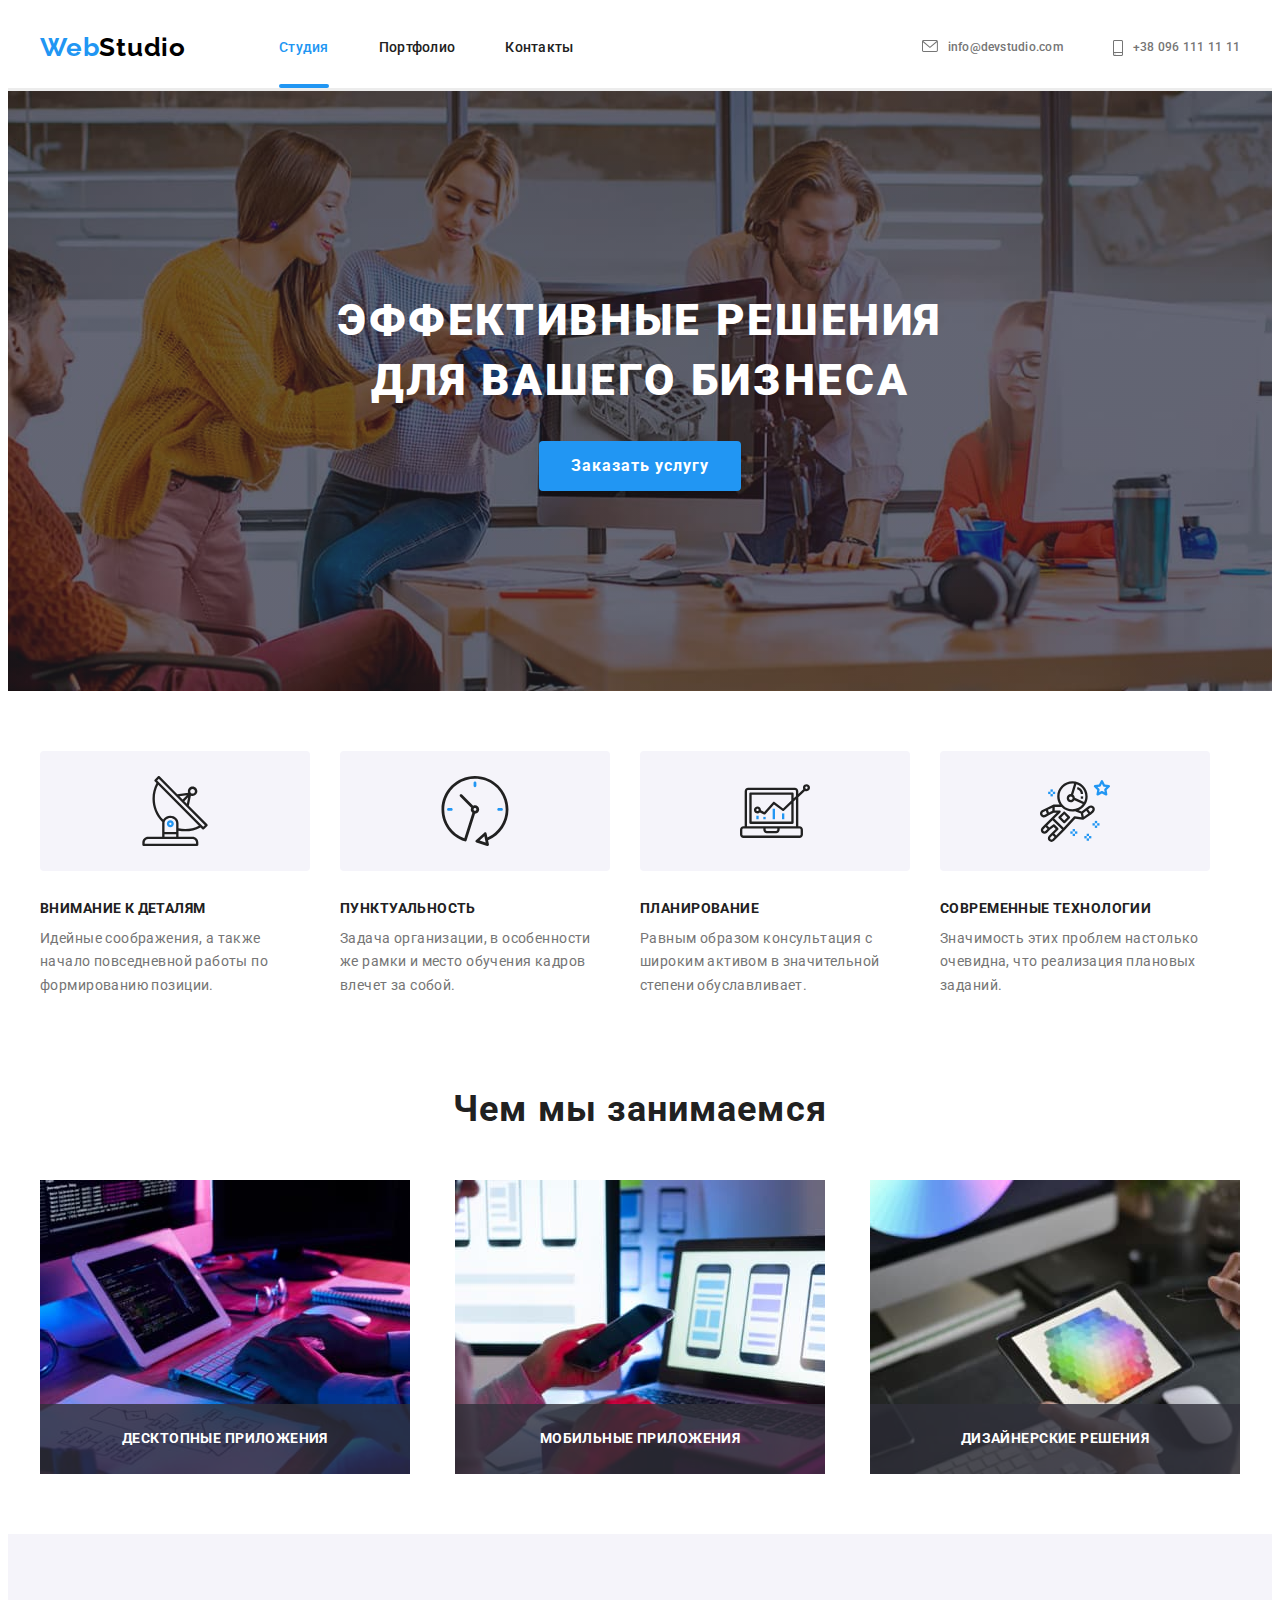
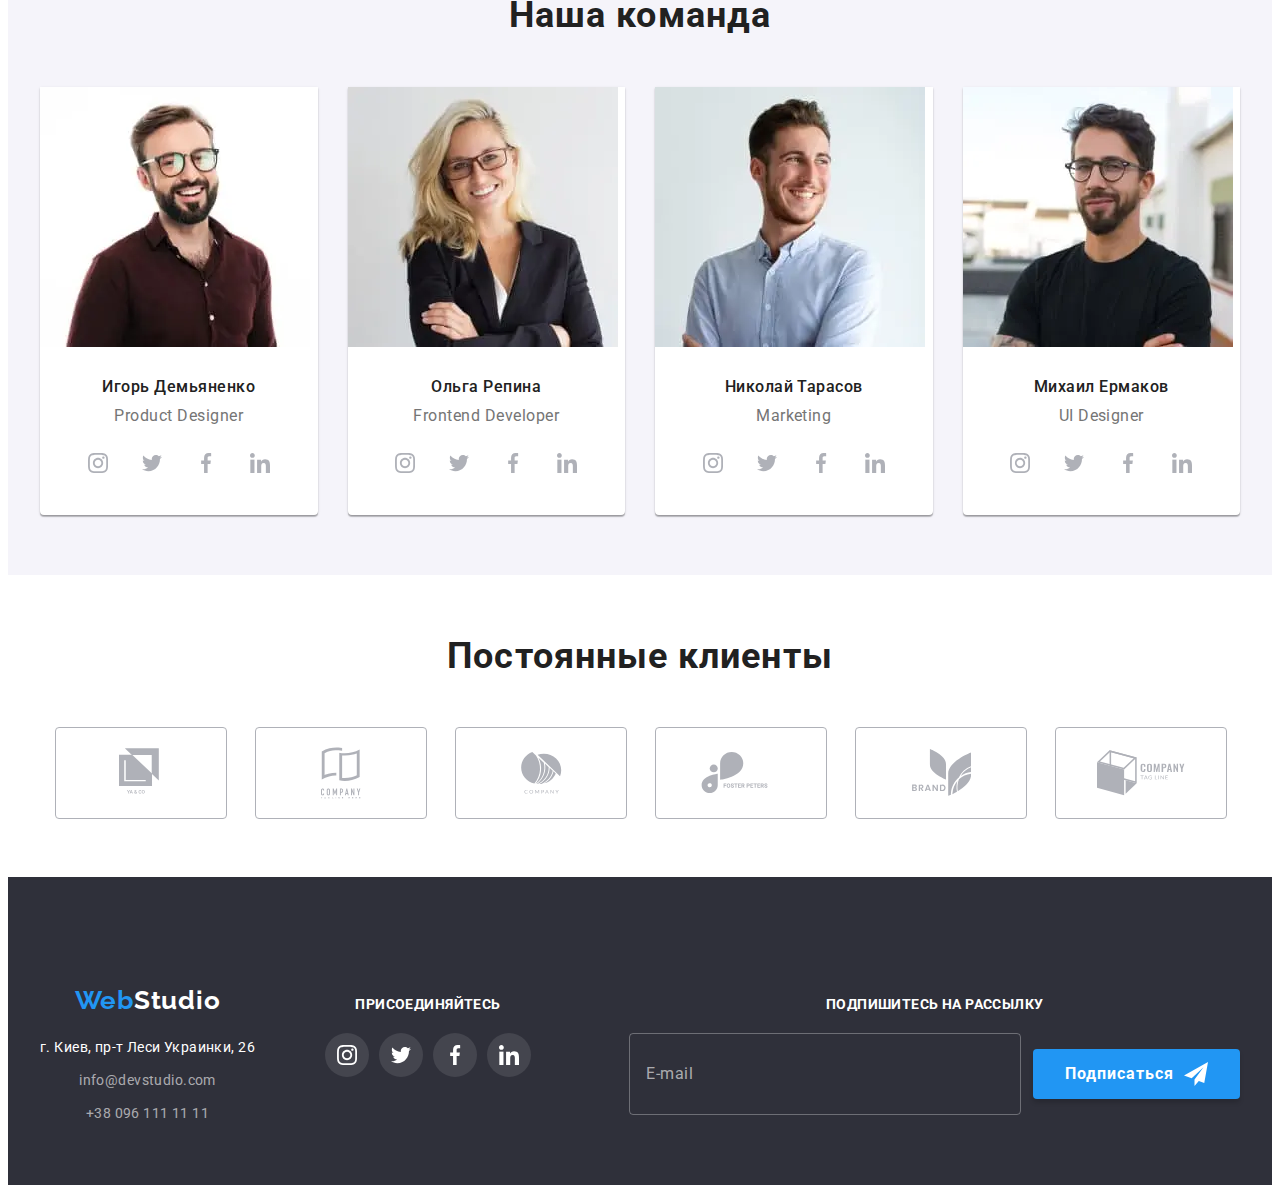
==== commit 1e602e45: "Проблема с иконкой закрытия моб меню" ====
--- a/index.html
+++ b/index.html
@@ -32,7 +32,12 @@
                 </li>
             </ul>
             </nav>
-            <ul class="contact-list list">
+            <button type="button" class="burger-btn" data-menu-button>
+                <svg class="burger-icon" height="40" width="40">
+                    <use href="./images/sprite.svg#menu_40px"></use>
+                </svg>
+            </button>
+                        <ul class="contact-list list">
                 <li class="header-contact">
                     <a class="header-contacts link" href="mailto:info@devstudio.com">
                     <svg width="16" height="12" class="contact-icons">
@@ -48,6 +53,58 @@
                     +38 096 111 11 11</a>
                 </li>
             </ul>
+            <div class="mobile-menu" data-menu>
+                <button type="button" class="mobile-menu-close-btn" data-menu-close>
+                    <svg class="mobile-menu-close-icon">
+                        <use href="./images/sprite.svg#close_40px" height="40" width="40"></use>
+                    </svg>
+                </button>
+                <ul class="mobile-menu__list  list">
+                    <li class="mobile-menu__item">
+                        <a href="" class="mobile-menu__link">Студия</a>
+                    </li>
+                    <li class="mobile-menu__item">
+                        <a href="" class="mobile-menu__link">Портфолио</a>
+                    </li>
+                    <li class="mobile-menu__item">
+                        <a href="" class="mobile-menu__link">Контакты</a>
+                    </li>
+                </ul>
+                <ul class="mobile-menu__contact-list  list">
+                    <li class="mobile-menu__contact-item">
+                        <a  href="tel:+380961111111" class="mobile-contact__link">
+                            +38 096 111 11 11
+                        </a>
+                    </li>
+                        <li class="mobile-menu__contact-item">
+                            <a href="mailto:info@devstudio.com" class="mobile-contact__link">
+                                info@devstudio.com
+                            </a>
+                        </li>
+                </ul>
+                <ul class="mobile-menu__social-list list">
+                    <li class="mobile-menu__social-list-item">
+                        <a href="#" class="mobile-social-list__link">
+                            Instagram
+                        </a>
+                    </li>
+                    <li class="mobile-menu__social-list-item">
+                        <a href="#" class="mobile-social-list__link">
+                            Twitter
+                        </a>
+                    </li>
+                    <li class="mobile-menu__social-list-item">
+                        <a href="#" class="mobile-social-list__link">
+                            Facebook
+                        </a>
+                    </li>
+                    <li class="mobile-menu__social-list-item">
+                        <a href="#" class="mobile-social-list__link">
+                            LinkedIn
+                        </a>
+                    </li>
+                </ul>
+            </div>
         </div>
     </header>
     <main>
@@ -140,11 +197,11 @@
                                 <source 
                                     srcset="./images/team/tablet/Ihor_tablet.jpg 1x, ./images/team/tablet/Ihor_tablet@2x.jpg 2x" 
                                     media="(min-width: 768px)">
-                                <source srcset="./images/team/tablet/Ihor_mobile.webp 1x, ./images/team/mobile/Ihor_mobile@2x.webp 2x"
-                                    media="(max-width: 767px)" type="image/webp">
+                                <source srcset="./images/team/mobile/Ihor_mobile.webp 1x, ./images/team/mobile/Ihor_mobile@2x.webp 2x"
+                                    media="(max-width: 768px)" type="image/webp">
                                 <source 
-                                srcset="./images/team/tablet/Ihor_mobile.jpg 1x, ./images/team/mobile/Ihor_mobile@2x.jpg 2x"
-                                    media="(max-width: 767px)">
+                                srcset="./images/team/mobile/Ihor_mobile.jpg 1x, ./images/team/mobile/Ihor_mobile@2x.jpg 2x"
+                                    media="(max-width: 768px)">
                                 <img class="team-member-card__image" src="./images/team/mobile/Ihor_mobile.jpg" 
                                 alt="мужчина в бордовой рубашке и очках">
                             </picture>
@@ -196,10 +253,10 @@
                                     media="(min-width: 768px)" type="image/webp">
                                 <source srcset="./images/team/tablet/Olha_tablet.jpg 1x, ./images/team/tablet/Olha_tablet@2x.jpg 2x"
                                     media="(min-width: 768px)">
-                                <source srcset="./images/team/tablet/Olha_mobile.webp 1x, ./images/team/mobile/Olha_mobile@2x.webp 2x"
-                                    media="(max-width: 767px)" type="image/webp">
-                                <source srcset="./images/team/tablet/Olha_mobile.jpg 1x, ./images/team/mobile/Olha_mobile@2x.jpg 2x"
-                                    media="(max-width: 767px)">
+                                <source srcset="./images/team/mobile/Olha_mobile.webp 1x, ./images/team/mobile/Olha_mobile@2x.webp 2x"
+                                    media="(max-width: 768px)" type="image/webp">
+                                <source srcset="./images/team/mobile/Olha_mobile.jpg 1x, ./images/team/mobile/Olha_mobile@2x.jpg 2x"
+                                    media="(max-width: 768px)">
                                 <img class="team-member-card__image" src="./images/team/mobile/Olha_mobile.jpg" alt="блондинка в черном пиджаке">
                             </picture>
                             <div class="team-member-wrapper">
@@ -249,10 +306,10 @@
                                     media="(min-width: 768px)" type="image/webp">
                                 <source srcset="./images/team/tablet/Nikolai_tablet.jpg 1x, ./images/team/tablet/Nikolai_tablet@2x.jpg 2x"
                                     media="(min-width: 768px)">
-                                <source srcset="./images/team/tablet/Nikolai_mobile.webp 1x, ./images/team/mobile/Nikolai_mobile@2x.webp 2x"
-                                    media="(max-width: 767px)" type="image/webp">
-                                <source srcset="./images/team/tablet/Nikolai_mobile.jpg 1x, ./images/team/mobile/Nikolai_mobile@2x.jpg 2x"
-                                    media="(max-width: 767px)">
+                                <source srcset="./images/team/mobile/Nikolai_mobile.webp 1x, ./images/team/mobile/Nikolai_mobile@2x.webp 2x"
+                                    media="(max-width: 768px)" type="image/webp">
+                                <source srcset="./images/team/mobile/Nikolai_mobile.jpg 1x, ./images/team/mobile/Nikolai_mobile@2x.jpg 2x"
+                                    media="(max-width: 768px)">
                                 <img class="team-member-card__image" src="./images/team/mobile/Nikolai_mobile.jpg" alt="Парень в белой рубашке">
                             </picture>
 
@@ -302,10 +359,10 @@
                                 media="(min-width: 768px)" type="image/webp">
                             <source srcset="./images/team/tablet/Mikhail_tablet.jpg 1x, ./images/team/tablet/Mikhail_tablet@2x.jpg 2x"
                                 media="(min-width: 768px)">
-                            <source srcset="./images/team/tablet/Mikhail_mobile.webp 1x, ./images/team/mobile/Mikhail_mobile@2x.webp 2x"
-                                media="(max-width: 767px)" type="image/webp">
-                            <source srcset="./images/team/tablet/Mikhail_mobile.jpg 1x, ./images/team/mobile/Mikhail_mobile@2x.jpg 2x"
-                                media="(max-width: 767px)">
+                            <source srcset="./images/team/mobile/Mikhail_mobile.webp 1x, ./images/team/mobile/Mikhail_mobile@2x.webp 2x"
+                                media="(max-width: 768px)" type="image/webp">
+                            <source srcset="./images/team/mobile/Mikhail_mobile.jpg 1x, ./images/team/mobile/Mikhail_mobile@2x.jpg 2x"
+                                media="(max-width: 768px)">
                             <img class="team-member-card__image" class="team-member__picture" src="./images/team/mobile/Mikhail_mobile.jpg" alt="Парень в черной футболке">
                         </picture>
 
@@ -501,7 +558,7 @@
                 <div class="modal-checkbox_line">
                     <input class="therm-checkbox visually-hidden" type="checkbox" id="acceptance" name="acceptanse">
                     <label class="acceptanse" for="acceptance">Соглашаюсь с рассылкой и принимаю&nbsp;</label>
-                    <a class="terms-link" href="">Условия договора</a>
+                    <a class="terms-link" href="#">Условия договора</a>
                 </div>
                 <button class="modal-btn" type="submit">Отправить</button>
             </form>
--- a/CSS/main.min.css
+++ b/CSS/main.min.css
@@ -1,2 +1,2 @@
-:root{--main-font: 'Roboto', sans-serif;--main-color: #212121;--secondary-color: #757575;--accent-color: #2196f3;--accent-button: #188ce8;--main-lite-color: #ffffff;--background-light-color: #f5f4fa;--background-dark-color: #2f303a;--main-dark-color: #000000;--icon-color: #afb1b8;--time-function: cubic-bezier(0.4, 0, 0.2, 1)}.visually-hidden{position:absolute;width:1px;height:1px;margin:-1px;padding:0;overflow:hidden;border:0;clip:rect(0, 0, 0, 0)}p,h1,h2,h3,h4,h5,h6{margin:0}ul,ol{padding:0;margin:0}img{display:block;max-width:100%;height:auto}body{font-family:var(--main-font);color:var(--main-color);background-color:var(-main-lite-color);font-size:14px}*::before,*::after{box-sizing:border-box}.link{text-decoration:none}.list{list-style:none}.section{padding:60px 0px}@media screen and (min-wdth: 1200px){.section{padding:94px 0px}}.container{margin:0 auto;padding:0 15px}@media screen and (min-width: 480px){.container{width:480px}}@media screen and (min-width: 768px){.container{width:768px}}@media screen and (min-width: 1200px){.container{width:1200px}}.footer .container{display:flex;align-items:center;text-align:center}@media screen and (max-width: 1199px){.footer .container{flex-direction:column}}@media screen and (min-width: 1200px){.footer .container{display:flex;align-items:baseline}}.logo{font-family:'Raleway', sans-serif;font-weight:700;font-size:24px;line-height:1.17;color:var(--main-dark-color);letter-spacing:0.03em}@media screen and (min-width: 1200px){.logo{font-size:26px;line-height:1.19}}.header .logo{margin-right:93px;display:block;padding-top:24px;padding-bottom:25px}.footer .logo{color:var(--main-lite-color)}.logo-web-part{color:var(--accent-color)}.title{font-weight:700;font-size:28px;line-height:1.17;letter-spacing:0.03em;margin:0 auto 30px;text-align:center}@media screen and (min-width: 1200px){.title{font-size:36px;margin:0 auto 50px}}.social-links-list{display:flex;margin-top:16px;justify-content:center}.social-link-item:not(:last-child){margin-right:10px}.social-link{display:flex;justify-content:center;align-items:center;border-radius:50%;width:44px;height:44px}.team__social-link{color:var(--icon-color);transition:background-color 250ms var(--time-function),color 250ms var(--time-function)}.team__social-link:hover,.team__social-link:focus{background-color:var(--accent-color);color:var(--main-lite-color)}.social-link-icon{fill:currentColor}.footer-social-links-list{display:flex;justify-content:space-between}.footer__social-link{background:rgba(255,255,255,0.1);transition:background-color 250ms var(--time-function)}.footer__social-link:hover,.footer__social-link:focus{background-color:var(--accent-color)}.footer-social-link-icon{fill:var(--main-lite-color)}.subscribe-container{margin-top:60px}@media screen and (max-width: 767px){.subscribe-container{width:100%}}@media screen and (min-width: 1200px){.subscribe-container{margin-left:auto}}.subscribe-caption{font-weight:700;line-height:1.14;letter-spacing:0.03em;text-transform:uppercase;margin-bottom:20px;color:var(--main-lite-color)}.subscribe{display:flex;align-items:center}@media screen and (max-width: 767px){label{width:100%}}.subscribe-input{display:block;width:100%;height:50px;border:1px solid rgba(255,255,255,0.3);border-radius:4px;background-color:transparent;padding:15px 16px;color:var(--main-lite-color);font-family:inherit;font-weight:400;font-size:16px;line-height:1.25;letter-spacing:0.03em;transition:border-color 250ms var(--time-function)}.subscribe-input::placeholder{color:rgba(255,255,255,0.6)}.subscribe-input:focus{border-color:var(--accent-color);outline:none}@media screen and (min-width: 480px){.subscribe-input{width:450px}}@media screen and (min-width: 1200px){.subscribe-input{width:358px;margin-right:12px}}.modal-btn{display:block;background-color:var(--accent-color);font-weight:700;font-size:16px;line-height:1.87;align-items:center;text-align:center;letter-spacing:0.06em;color:var(--main-lite-color);font-family:inherit;border:0;border-radius:4px;min-width:200px;padding:10px 32px;margin:30px auto 0;transition:background-color 250ms var(--time-function);box-shadow:0px 4px 4px rgba(0,0,0,0.15)}.modal-btn:hover,.modal-btn:focus{background-color:var(--accent-button);cursor:pointer}.subscribe .modal-btn{display:flex;align-items:center;margin-top:20px}@media screen and (min-width: 1200px){.subscribe .modal-btn{margin-top:0}}.subscribe{flex-direction:column}@media screen and (min-width: 1200px){.subscribe{flex-direction:row;align-items:center}}.telegram-img{margin-left:10px}.backdrop{position:fixed;top:0;left:0;width:100vw;height:100vh;background-color:rgba(0,0,0,0.5)}.is-hidden{opacity:0;visibility:hidden;pointer-events:none;transition:250ms}.is-hidden .modal{transform:translate(-50%, -50%) scale(0.5)}.modal{position:absolute;width:528px;height:581px;background-color:var(--main-lite-color);left:50%;top:50%;transform:translate(-50%, -50%) scale(1);box-shadow:0px 1px 3px rgba(0,0,0,0.12),0px 1px 1px rgba(0,0,0,0.14),0px 2px 1px rgba(0,0,0,0.2);border-radius:4px;transition:transform 250ms var(--time-function)}.close_modal-btn_button{position:absolute;display:flex;justify-content:center;align-items:center;border-radius:50%;width:30px;height:30px;background:var(--main-lite-color);border:1px solid rgba(0,0,0,0.1);cursor:pointer;top:8px;right:8px;transition:fill 250ms var(--time-function)}.close_modal-btn_button:focus,.close_modal-btn_button:hover{fill:var(--accent-color)}.modal-form{display:flex;flex-direction:column;padding:40px}.modal-form-name{font-weight:bold;font-size:20px;line-height:23px;text-align:center;letter-spacing:0.03em;color:var(--main-color);margin-bottom:12px}.modal-form_input{width:100%;height:40px;border:1px solid rgba(33,33,33,0.2);border-radius:4px;padding-left:42px;transition:border-color 250ms var(--time-function)}.modal-form_input:focus{outline:none;border-color:var(--accent-color)}.acceptanse{display:flex;align-items:center;font-family:inherit;font-weight:400;font-size:14px;line-height:1.71;letter-spacing:0.03em;color:var(--secondary-color)}.acceptanse::before{content:'';display:block;height:16px;width:16px;border:1px solid var(--main-color);border-radius:2px;margin-right:7px}.acceptanse:hover{cursor:pointer}.therm-checkbox:checked+.acceptanse::before{background-image:url("../images/Vector.svg");background-repeat:no-repeat;background-position:center;background-color:var(--accent-color);border-color:var(--accent-color)}.therm-checkbox:focus+.acceptanse::before{border-color:var(--accent-color)}.terms-link{font-family:inherit;font-weight:400;font-size:14px;line-height:1.71;letter-spacing:0.03em;color:var(--accent-color)}.modal-form_label{font-family:inherit;font-weight:400;font-size:12px;line-height:1.17;letter-spacing:0.01em;color:var(--secondary-color);margin-bottom:4px}.modal-form_input-wrapper{margin-bottom:10px;position:relative}.modal-form_icon{position:absolute;left:12px;top:50%;transform:translateY(-50%);transition:fill 250ms var(--time-function)}.modal-form_input:focus+.modal-form_icon{fill:var(--accent-color)}form .modal-btn{align-self:center}.modal-form_textarea{width:100%;height:120px;border:1px solid rgba(33,33,33,0.2);border-radius:4px;padding:12px 16px;margin-bottom:20px;resize:none}.modal-form_textarea:focus{outline:none;border-color:var(--accent-color)}.modal-form_textarea::placeholder{color:rgba(117,117,117,0.5)}.modal-checkbox_line{display:flex;margin-left:auto;margin-right:auto}.portfolio-btn-list{display:flex;justify-content:center;margin-bottom:50px}.portfolio-btn{font-weight:500;font-size:16px;line-height:1.63;text-align:center;letter-spacing:0.03em;color:var(--main-color);border:0;background-color:var(--background-light-color);border-radius:4px;padding:6px 22px;transition:color 250ms var(--time-function),background-color 250ms var(--time-function),box-shadow 250ms var(--time-function)}.portfolio-btn:hover,.portfolio-btn:focus{color:var(--main-lite-color);cursor:pointer;background-color:var(--accent-color);box-shadow:0px 3px 1px rgba(0,0,0,0.1),0px 1px 2px rgba(0,0,0,0.08),0px 2px 2px rgba(0,0,0,0.12)}.portfolio-btn-list-item:not(:last-child){margin-right:8px}.portfolio-list{display:flex;flex-wrap:wrap;margin-left:-30px;margin-top:-30px}.portfolio-list-item{margin-left:30px;margin-top:30px;flex-basis:calc(100% / 3 - 30px)}.portfolio-item-link{display:block;transition:box-shadow 250ms var(--time-function)}.portfolio-item-link:hover,.portfolio-item-link:focus{box-shadow:0px 1px 1px rgba(0,0,0,0.12),0px 4px 4px rgba(0,0,0,0.06),1px 4px 6px rgba(0,0,0,0.16)}.portfolio-subtitle-wrapper{border:1px solid #eeeeee;border-top:none;padding:20px 24px}.portfolio-item{font-weight:700;font-size:18px;line-height:2;letter-spacing:0.03em;margin-bottom:4px;color:var(--main-color)}.portfolio-subtitle{font-size:16px;line-height:1.87;letter-spacing:0.03em;color:var(--secondary-color)}.portfolio-overlay_container{position:relative;overflow:hidden}.portfolio_overlay{position:absolute;height:294px;left:0;top:0;transform:translateY(101%);transition:transform 250ms;background:rgba(33,150,243,0.9);width:370px;padding:63px 24px;font-size:18px;line-height:1.56;vertical-align:top;letter-spacing:0.03em;color:var(--main-lite-color);overflow:auto}.portfolio-item-link:hover .portfolio_overlay,.portfolio-item-link:focus .portfolio_overlay{transform:translateY(0)}.header{background-color:var(--main-lite-color);border-bottom:#ececec solid}.header .container{display:flex;align-items:center}.menu{display:flex;align-items:center}.navigation-list{display:flex}.navigation-link{display:block;font-weight:500;line-height:1.14;letter-spacing:0.02em;color:var(--main-color);padding:32px 0;transition:color 250ms var(--time-function);position:relative}.navigation-link:hover,.navigation-link:focus{color:var(--accent-color)}.navigation-link::after{content:'';background-color:var(--accent-color);display:block;width:100%;height:4px;border-radius:2px;position:absolute;bottom:0;transform:scaleX(0);transition:transform 250ms}.navigation-link:hover::after,.navigation-link:focus::after{transform:scaleX(1)}.navigation-item:not(:last-child){margin-right:50px}.active-navigation-link{color:var(--accent-color)}.active-navigation-link::after{content:'';background-color:var(--accent-color);display:block;width:100%;height:4px;border-radius:2px;position:absolute;bottom:0;transform:scale(1)}.contact-list{display:flex;margin-left:auto}.contact-icons{vertical-align:middle;margin-right:10px;fill:currentColor}.header-contact:not(:last-child){margin-right:50px}.header-contacts{display:flex;font-weight:500;line-height:1.14;letter-spacing:0.02em;color:var(--secondary-color);padding:32px 0;transition:color 250ms var(--time-function)}.header-contacts:hover,.header-contacts:focus{color:var(--accent-color)}.hero{background-color:var(--background-dark-color);background-image:linear-gradient(rgba(47,48,58,0.4), rgba(47,48,58,0.4)),url(../images/hero/mobile/hero-bcgr-mobile.jpg);padding:118px 0;max-width:1600px;background-repeat:no-repeat;background-size:cover;background-position:center;margin:0 auto}@media screen and (min-width: 768px){.hero{background-image:linear-gradient(rgba(47,48,58,0.4), rgba(47,48,58,0.4)),url(../images/hero/tablet/hero-bcgr-tablet.jpg)}}@media screen and (min-width: 1200px){.hero{background-image:linear-gradient(rgba(47,48,58,0.4), rgba(47,48,58,0.4)),url(../images/hero/desktop/hero-bcgr-desktop.jpg);padding:200px 0}}.main-title{font-weight:900;font-size:26px;line-height:1.62;letter-spacing:0.06em;text-transform:uppercase;color:var(--main-lite-color);text-align:center;margin:0 auto}@media screen and (min-width: 480px){.main-title{width:360px}}@media screen and (min-width: 1200px){.main-title{width:696px;font-size:44px;line-height:1.36}}@media screen and (min-width: 768px){.about-list{display:flex;flex-wrap:wrap}}.about-element:not(:last-child){margin-bottom:30px}@media screen and (min-width: 768px){.about-element{width:354px}.about-element:nth-child(2n+1){margin-right:30px}}@media screen and (min-width: 1200px){.about-element{width:270px}.about-element:not(:last-child){margin-right:30px}}.about-img-containers{display:flex;justify-content:center;align-items:center;border-radius:4px;height:120px;margin-bottom:30px;background-color:var(--background-light-color)}.about-list-item{font-weight:700;font-size:14px;line-height:1.14;letter-spacing:0.03em;text-transform:uppercase;margin-bottom:10px}@media screen and (max-width: 767px){.about-list-item{text-align:center}}.about-list-text{font-weight:400;font-size:14px;line-height:1.71;letter-spacing:0.03em;color:var(--secondary-color)}.section+.what-we-do{padding-top:0}@media screen and (max-width: 1199px){.section+.what-we-do{display:none}}.we-do-list{display:flex;justify-content:space-between}.we-do_item{position:relative}.we-do_decription{display:flex;position:absolute;width:100%;height:70px;justify-content:center;align-items:center;font-weight:700;font-size:14px;line-height:1.14;letter-spacing:0.03em;color:var(--main-lite-color);text-align:center;text-transform:uppercase;bottom:0;left:0;background:rgba(47,48,58,0.8)}@media screen and (min-width: 768px){.team-list{display:flex;flex-wrap:wrap;margin-left:-30px;margin-top:-30px;justify-content:center}}.team-member-card{margin-top:30px;background-color:var(--main-lite-color);border-radius:0px 0px 4px 4px;box-shadow:0px 1px 3px rgba(0,0,0,0.12),0px 1px 1px rgba(0,0,0,0.14),0px 2px 1px rgba(0,0,0,0.2)}@media screen and (min-width: 768px){.team-member-card{margin-left:30px;flex-basis:calc(100% / 2 - 30px)}}@media screen and (min-width: 1200px){.team-member-card{flex-basis:calc(100% / 4 - 30px)}}.team-member-wrapper{padding:30px 0 24px}@media screen and (min-width: 1200px){.team-member-wrapper{padding:30px 0}}.team-members{font-weight:500;font-size:16px;line-height:1.19;letter-spacing:0.03em;text-align:center}.member-porofession{font-weight:400;font-size:16px;line-height:1.19;letter-spacing:0.03em;color:var(--secondary-color);text-align:center;margin-top:10px}.team{background-color:var(--background-light-color)}@media screen and (min-width: 480px){.clients-list{display:flex;flex-wrap:wrap;margin-left:-30px;margin-top:-30px;justify-content:center}}.client-item{margin-top:30px;height:90px}@media screen and (min-width: 480px){.client-item{margin-left:30px;width:210px}}@media screen and (min-width: 768px){.client-item{width:226px}}@media screen and (min-width: 1200px){.client-item{width:170px}}.client-link{display:flex;justify-content:center;align-items:center;height:100%;width:100%;border:1px solid var(--icon-color);border-radius:4px;color:var(--icon-color);transition:border-color 250ms var(--time-function),color 250ms var(--time-function)}.client-link:hover,.client-link:focus{border-color:var(--accent-color);color:var(--accent-color)}.client-icon{fill:currentColor}.footer{padding:60px 0;background-color:var(--background-dark-color)}@media screen and (min-width: 767px){.internal-links{margin-right:165px}}@media screen and (min-width: 1200px){.internal-links{margin-right:70px}}.footer-contacts-list{display:block;font-style:normal;font-weight:400;line-height:1.71;letter-spacing:0.03em;margin-top:20px}.address{color:var(--main-lite-color);transition:color 250ms var(--time-function)}.address:hover,.address:focus{color:var(--accent-color)}.footer-contacts{display:block;font-weight:400;line-height:1.71;letter-spacing:0.03em;color:rgba(255,255,255,0.6);transition:color 250ms var(--time-function)}.footer-contacts:hover,.footer-contacts:focus{color:var(--accent-color)}.footer-contacts-list-item:not(:last-child){margin-bottom:8px}@media screen and (min-width: 1200px){.footer-contacts-list-item:not(:last-child){margin-bottom:9px}}.join-us-links-list{width:206px;height:80px}@media screen and (max-width: 767px){.join-us-links-list{margin-top:60px}}.join-us-caption{font-weight:700;font-size:14px;line-height:1.14;letter-spacing:0.03em;text-transform:uppercase;margin-bottom:20px;color:var(--main-lite-color)}@media screen and (min-width: 768px){.footer__links-container{display:flex;align-items:baseline}}
+:root{--main-font: 'Roboto', sans-serif;--main-color: #212121;--secondary-color: #757575;--accent-color: #2196f3;--accent-button: #188ce8;--main-lite-color: #ffffff;--background-light-color: #f5f4fa;--background-dark-color: #2f303a;--main-dark-color: #000000;--icon-color: #afb1b8;--time-function: cubic-bezier(0.4, 0, 0.2, 1)}.visually-hidden{position:absolute;width:1px;height:1px;margin:-1px;padding:0;overflow:hidden;border:0;clip:rect(0, 0, 0, 0)}p,h1,h2,h3,h4,h5,h6{margin:0}ul,ol{padding:0;margin:0}img{display:block;max-width:100%;height:auto}body{font-family:var(--main-font);color:var(--main-color);background-color:var(-main-lite-color);font-size:14px}*::before,*::after{box-sizing:border-box}.link{text-decoration:none}.list{list-style:none}.section{padding:60px 0px}@media screen and (min-wdth: 1200px){.section{padding:94px 0px}}.container{margin:0 auto;padding:0 15px}@media screen and (min-width: 480px){.container{width:480px}}@media screen and (min-width: 768px){.container{width:768px}}@media screen and (min-width: 1200px){.container{width:1200px}}.footer .container{display:flex;align-items:center;text-align:center}@media screen and (max-width: 1199px){.footer .container{flex-direction:column}}@media screen and (min-width: 1200px){.footer .container{display:flex;align-items:baseline}}.logo{font-family:'Raleway', sans-serif;font-weight:700;font-size:24px;line-height:1.17;color:var(--main-dark-color);letter-spacing:0.03em}@media screen and (min-width: 1200px){.logo{font-size:26px;line-height:1.19}}.header .logo{margin-right:93px;display:block;padding-top:24px;padding-bottom:25px}.footer .logo{color:var(--main-lite-color)}.logo-web-part{color:var(--accent-color)}.title{font-weight:700;font-size:28px;line-height:1.17;letter-spacing:0.03em;margin:0 auto 30px;text-align:center}@media screen and (min-width: 1200px){.title{font-size:36px;margin:0 auto 50px}}.social-links-list{display:flex;margin-top:16px;justify-content:center}.social-link-item:not(:last-child){margin-right:10px}.social-link{display:flex;justify-content:center;align-items:center;border-radius:50%;width:44px;height:44px}.team__social-link{color:var(--icon-color);transition:background-color 250ms var(--time-function),color 250ms var(--time-function)}.team__social-link:hover,.team__social-link:focus{background-color:var(--accent-color);color:var(--main-lite-color)}.social-link-icon{fill:currentColor}.footer-social-links-list{display:flex;justify-content:space-between}.footer__social-link{background:rgba(255,255,255,0.1);transition:background-color 250ms var(--time-function)}.footer__social-link:hover,.footer__social-link:focus{background-color:var(--accent-color)}.footer-social-link-icon{fill:var(--main-lite-color)}.subscribe-container{margin-top:60px}@media screen and (max-width: 767px){.subscribe-container{width:100%}}@media screen and (min-width: 1200px){.subscribe-container{margin-left:auto}}.subscribe-caption{font-weight:700;line-height:1.14;letter-spacing:0.03em;text-transform:uppercase;margin-bottom:20px;color:var(--main-lite-color)}.subscribe{display:flex;align-items:center}@media screen and (max-width: 767px){label{width:100%}}.subscribe-input{display:block;width:100%;height:50px;border:1px solid rgba(255,255,255,0.3);border-radius:4px;background-color:transparent;padding:15px 16px;color:var(--main-lite-color);font-family:inherit;font-weight:400;font-size:16px;line-height:1.25;letter-spacing:0.03em;transition:border-color 250ms var(--time-function)}.subscribe-input::placeholder{color:rgba(255,255,255,0.6)}.subscribe-input:focus{border-color:var(--accent-color);outline:none}@media screen and (min-width: 480px){.subscribe-input{width:450px}}@media screen and (min-width: 1200px){.subscribe-input{width:358px;margin-right:12px}}.modal-btn{display:block;background-color:var(--accent-color);font-weight:700;font-size:16px;line-height:1.87;align-items:center;text-align:center;letter-spacing:0.06em;color:var(--main-lite-color);font-family:inherit;border:0;border-radius:4px;min-width:200px;padding:10px 32px;margin:30px auto 0;transition:background-color 250ms var(--time-function);box-shadow:0px 4px 4px rgba(0,0,0,0.15)}.modal-btn:hover,.modal-btn:focus{background-color:var(--accent-button);cursor:pointer}.subscribe .modal-btn{display:flex;align-items:center;margin-top:20px}@media screen and (min-width: 1200px){.subscribe .modal-btn{margin-top:0}}.subscribe{flex-direction:column}@media screen and (min-width: 1200px){.subscribe{flex-direction:row;align-items:center}}.telegram-img{margin-left:10px}.backdrop{position:fixed;top:0;left:0;width:100vw;height:100vh;background-color:rgba(0,0,0,0.5)}.is-hidden{opacity:0;visibility:hidden;pointer-events:none;transition:250ms}.is-hidden .modal{transform:translate(-50%, -50%) scale(0.5)}.modal{position:absolute;width:450px;height:609px;background-color:var(--main-lite-color);left:50%;top:50%;transform:translate(-50%, -50%) scale(1);box-shadow:0px 1px 3px rgba(0,0,0,0.12),0px 1px 1px rgba(0,0,0,0.14),0px 2px 1px rgba(0,0,0,0.2);border-radius:4px;transition:transform 250ms var(--time-function)}@media screen and (min-width: 1200px){.modal{width:528px;height:581px}}.close_modal-btn_button{position:absolute;display:flex;justify-content:center;align-items:center;border-radius:50%;width:30px;height:30px;background:var(--main-lite-color);border:1px solid rgba(0,0,0,0.1);cursor:pointer;top:8px;right:8px;transition:fill 250ms var(--time-function)}.close_modal-btn_button:focus,.close_modal-btn_button:hover{fill:var(--accent-color)}.modal-form{display:flex;flex-direction:column;padding:40px}.modal-form-name{font-weight:bold;font-size:20px;line-height:23px;text-align:center;letter-spacing:0.03em;color:var(--main-color);margin-bottom:12px}.modal-form_input{width:100%;height:40px;border:1px solid rgba(33,33,33,0.2);border-radius:4px;padding-left:42px;transition:border-color 250ms var(--time-function)}.modal-form_input:focus{outline:none;border-color:var(--accent-color)}.acceptanse{display:flex;align-items:center;font-family:inherit;font-weight:400;font-size:12px;line-height:1.16;letter-spacing:0.03em;color:var(--secondary-color)}@media screen and (1200px){.acceptanse{font-size:14px;line-height:1.71}}.acceptanse::before{content:'';display:block;height:16px;width:16px;border:1px solid var(--main-color);border-radius:2px;margin-right:7px}.acceptanse:hover{cursor:pointer}.therm-checkbox:checked+.acceptanse::before{background-image:url("../images/Vector.svg");background-repeat:no-repeat;background-position:center;background-color:var(--accent-color);border-color:var(--accent-color)}.therm-checkbox:focus+.acceptanse::before{border-color:var(--accent-color)}.terms-link{font-family:inherit;font-weight:400;font-size:12px;line-height:1.17;letter-spacing:0.03em;color:var(--accent-color)}@media screen and (1200px){.terms-link{font-size:14px;line-height:1.71}}.modal-form_label{font-family:inherit;font-weight:400;font-size:12px;line-height:1.17;letter-spacing:0.01em;color:var(--secondary-color);margin-bottom:4px}.modal-form_input-wrapper{margin-bottom:10px;position:relative}.modal-form_icon{position:absolute;left:12px;top:50%;transform:translateY(-50%);transition:fill 250ms var(--time-function)}.modal-form_input:focus+.modal-form_icon{fill:var(--accent-color)}form .modal-btn{align-self:center}.modal-form_textarea{width:100%;height:120px;border:1px solid rgba(33,33,33,0.2);border-radius:4px;padding:12px 16px;margin-bottom:20px;resize:none}.modal-form_textarea:focus{outline:none;border-color:var(--accent-color)}.modal-form_textarea::placeholder{color:rgba(117,117,117,0.5);font-size:14px;line-height:1.17}.modal-checkbox_line{display:flex;margin-left:auto;margin-right:auto}.portfolio-btn-list{display:flex;flex-wrap:wrap;margin-bottom:25px}@media screen and (min-width: 768px){.portfolio-btn-list{margin-bottom:30px;justify-content:center}}@media screen and (min-width: 1200px){.portfolio-btn-list{margin-bottom:50px}}.portfolio-btn{font-weight:500;font-size:16px;line-height:1.63;text-align:center;letter-spacing:0.03em;color:var(--main-color);border:0;background-color:var(--background-light-color);border-radius:4px;padding:6px 22px;transition:color 250ms var(--time-function),background-color 250ms var(--time-function),box-shadow 250ms var(--time-function);margin-bottom:15px}@media screen and (min-width: 768px){.portfolio-btn{margin-bottom:unset}}.portfolio-btn:hover,.portfolio-btn:focus{color:var(--main-lite-color);cursor:pointer;background-color:var(--accent-color);box-shadow:0px 3px 1px rgba(0,0,0,0.1),0px 1px 2px rgba(0,0,0,0.08),0px 2px 2px rgba(0,0,0,0.12)}.portfolio-btn-list-item:not(:last-child){margin-right:8px}@media screen and (min-width: 768px){.portfolio-list{display:flex;flex-wrap:wrap;margin-left:-30px;margin-top:-30px}}.portfolio-list-item{display:flex;margin-top:30px;flex-basis:calc(100% / 3 - 30px)}@media screen and (min-width: 768px){.portfolio-list-item{margin-left:30px;flex-basis:calc(100% / 2 - 30px)}}@media screen and (min-width: 1200px){.portfolio-list-item{flex-basis:calc(100% / 3 - 30px)}}.portfolio-item-link{display:flex;flex-direction:column;transition:box-shadow 250ms var(--time-function)}.portfolio-item-link:hover,.portfolio-item-link:focus{box-shadow:0px 1px 1px rgba(0,0,0,0.12),0px 4px 4px rgba(0,0,0,0.06),1px 4px 6px rgba(0,0,0,0.16)}.portfolio-subtitle-wrapper{border:1px solid #eeeeee;border-top:none;padding:20px 24px;flex-grow:1}.portfolio-item{font-weight:700;font-size:18px;line-height:2;letter-spacing:0.06em;margin-bottom:4px;color:var(--main-color)}.portfolio-subtitle{font-size:16px;line-height:1.87;letter-spacing:0.03em;color:var(--secondary-color)}.portfolio-overlay_container{position:relative;overflow:hidden}.portfolio_overlay{position:absolute;height:100%;width:100%;left:0;top:0;transform:translateY(101%);transition:transform 250ms;background:rgba(33,150,243,0.9);padding:77px 24px;font-size:18px;line-height:1.56;vertical-align:top;letter-spacing:0.03em;color:var(--main-lite-color)}.portfolio-item-link:hover .portfolio_overlay,.portfolio-item-link:focus .portfolio_overlay{transform:translateY(0)}@media screen and (min-width: 1200px){.portfolio_overlay{padding:63px 24px}}.header{background-color:var(--main-lite-color);border-bottom:#ececec solid}.header .container{display:flex;align-items:center}.burger-btn{margin-left:auto}.burger-btn,.mobile-menu-close-btn{background-color:transparent;border:none;padding:0}.mobile-menu{position:fixed;top:0;left:0;width:100vw;max-width:480px;height:100vh;padding:48px 40px;background-color:var(--main-lite-color)}.menu{display:flex;align-items:center}.navigation-list{display:flex}.navigation-link{display:block;font-weight:500;line-height:1.14;letter-spacing:0.02em;color:var(--main-color);padding:32px 0;transition:color 250ms var(--time-function);position:relative}.navigation-link:hover,.navigation-link:focus{color:var(--accent-color)}.navigation-link::after{content:'';background-color:var(--accent-color);display:block;width:100%;height:4px;border-radius:2px;position:absolute;bottom:0;transform:scaleX(0);transition:transform 250ms}.navigation-link:hover::after,.navigation-link:focus::after{transform:scaleX(1)}.navigation-item:not(:last-child){margin-right:50px}.active-navigation-link{color:var(--accent-color)}.active-navigation-link::after{content:'';background-color:var(--accent-color);display:block;width:100%;height:4px;border-radius:2px;position:absolute;bottom:0;transform:scale(1)}.contact-list{display:flex;margin-left:auto}@media screen and (min-width: 768px) and (max-width: 1199px){.contact-list{flex-direction:column}}.contact-icons{vertical-align:middle;margin-right:10px;fill:currentColor}@media screen and (min-width: 1200px){.header-contact:not(:last-child){margin-right:50px}}.header-contacts{margin:0 auto;display:flex;font-weight:500;line-height:1.14;letter-spacing:0.02em;color:var(--secondary-color);transition:color 250ms var(--time-function)}@media screen and (min-width: 768px){.header-contacts{padding:5px 0;font-size:12px;line-height:1.17}}@media screen and (min-width: 1200px){.header-contacts{padding:32px 0}}.header-contacts:hover,.header-contacts:focus{color:var(--accent-color)}@media screen and (max-width: 767px){.navigation-list{display:none}.contact-list{display:none}}@media screen and (min-width: 768px){.burger-btn{display:none}.mobile-menu{display:none}}.hero{background-color:var(--background-dark-color);background-image:linear-gradient(rgba(47,48,58,0.4), rgba(47,48,58,0.4)),url(../images/hero/mobile/hero-bcgr-mobile.jpg);padding:118px 0;max-width:1600px;background-repeat:no-repeat;background-size:cover;background-position:center;margin:0 auto}@media screen and (min-width: 768px){.hero{background-image:linear-gradient(rgba(47,48,58,0.4), rgba(47,48,58,0.4)),url(../images/hero/tablet/hero-bcgr-tablet.jpg)}}@media screen and (min-width: 1200px){.hero{background-image:linear-gradient(rgba(47,48,58,0.4), rgba(47,48,58,0.4)),url(../images/hero/desktop/hero-bcgr-desktop.jpg);padding:200px 0}}.main-title{font-weight:900;font-size:26px;line-height:1.62;letter-spacing:0.06em;text-transform:uppercase;color:var(--main-lite-color);text-align:center;margin:0 auto}@media screen and (min-width: 480px){.main-title{width:360px}}@media screen and (min-width: 1200px){.main-title{width:696px;font-size:44px;line-height:1.36}}@media screen and (min-width: 768px){.about-list{display:flex;flex-wrap:wrap}}.about-element:not(:last-child){margin-bottom:30px}@media screen and (min-width: 768px){.about-element{width:354px}.about-element:nth-child(2n+1){margin-right:30px}}@media screen and (min-width: 1200px){.about-element{width:270px}.about-element:not(:last-child){margin-right:30px}}.about-img-containers{display:flex;justify-content:center;align-items:center;border-radius:4px;height:120px;margin-bottom:30px;background-color:var(--background-light-color)}.about-list-item{font-weight:700;font-size:14px;line-height:1.14;letter-spacing:0.03em;text-transform:uppercase;margin-bottom:10px}@media screen and (max-width: 767px){.about-list-item{text-align:center}}.about-list-text{font-weight:400;font-size:14px;line-height:1.71;letter-spacing:0.03em;color:var(--secondary-color)}.section+.what-we-do{padding-top:0}@media screen and (max-width: 1199px){.section+.what-we-do{display:none}}.we-do-list{display:flex;justify-content:space-between}.we-do_item{position:relative}.we-do_decription{display:flex;position:absolute;width:100%;height:70px;justify-content:center;align-items:center;font-weight:700;font-size:14px;line-height:1.14;letter-spacing:0.03em;color:var(--main-lite-color);text-align:center;text-transform:uppercase;bottom:0;left:0;background:rgba(47,48,58,0.8)}@media screen and (min-width: 768px){.team-list{display:flex;flex-wrap:wrap;margin-left:-30px;margin-top:-30px;justify-content:center}}.team-member-card{margin-top:30px;background-color:var(--main-lite-color);border-radius:0px 0px 4px 4px;box-shadow:0px 1px 3px rgba(0,0,0,0.12),0px 1px 1px rgba(0,0,0,0.14),0px 2px 1px rgba(0,0,0,0.2)}@media screen and (min-width: 768px){.team-member-card{margin-left:30px;flex-basis:calc(100% / 2 - 30px)}}@media screen and (min-width: 1200px){.team-member-card{flex-basis:calc(100% / 4 - 30px)}}.team-member-wrapper{padding:30px 0 24px}@media screen and (min-width: 1200px){.team-member-wrapper{padding:30px 0}}.team-members{font-weight:500;font-size:16px;line-height:1.19;letter-spacing:0.03em;text-align:center}.member-porofession{font-weight:400;font-size:16px;line-height:1.19;letter-spacing:0.03em;color:var(--secondary-color);text-align:center;margin-top:10px}.team{background-color:var(--background-light-color)}@media screen and (min-width: 480px){.clients-list{display:flex;flex-wrap:wrap;margin-left:-30px;margin-top:-30px;justify-content:center}}.client-item{margin-top:30px;height:90px}@media screen and (min-width: 480px){.client-item{margin-left:30px;width:210px}}@media screen and (min-width: 768px){.client-item{width:226px}}@media screen and (min-width: 1200px){.client-item{width:170px}}.client-link{display:flex;justify-content:center;align-items:center;height:100%;width:100%;border:1px solid var(--icon-color);border-radius:4px;color:var(--icon-color);transition:border-color 250ms var(--time-function),color 250ms var(--time-function)}.client-link:hover,.client-link:focus{border-color:var(--accent-color);color:var(--accent-color)}.client-icon{fill:currentColor}.footer{padding:60px 0;background-color:var(--background-dark-color)}@media screen and (min-width: 767px){.internal-links{margin-right:165px}}@media screen and (min-width: 1200px){.internal-links{margin-right:70px}}.footer-contacts-list{display:block;font-style:normal;font-weight:400;line-height:1.71;letter-spacing:0.03em;margin-top:20px}.address{color:var(--main-lite-color);transition:color 250ms var(--time-function)}.address:hover,.address:focus{color:var(--accent-color)}.footer-contacts{display:block;font-weight:400;line-height:1.71;letter-spacing:0.03em;color:rgba(255,255,255,0.6);transition:color 250ms var(--time-function)}.footer-contacts:hover,.footer-contacts:focus{color:var(--accent-color)}.footer-contacts-list-item:not(:last-child){margin-bottom:8px}@media screen and (min-width: 1200px){.footer-contacts-list-item:not(:last-child){margin-bottom:9px}}.join-us-links-list{width:206px;height:80px}@media screen and (max-width: 767px){.join-us-links-list{margin-top:60px}}.join-us-caption{font-weight:700;font-size:14px;line-height:1.14;letter-spacing:0.03em;text-transform:uppercase;margin-bottom:20px;color:var(--main-lite-color)}@media screen and (min-width: 768px){.footer__links-container{display:flex;align-items:baseline}}
 /*# sourceMappingURL=main.min.css.map */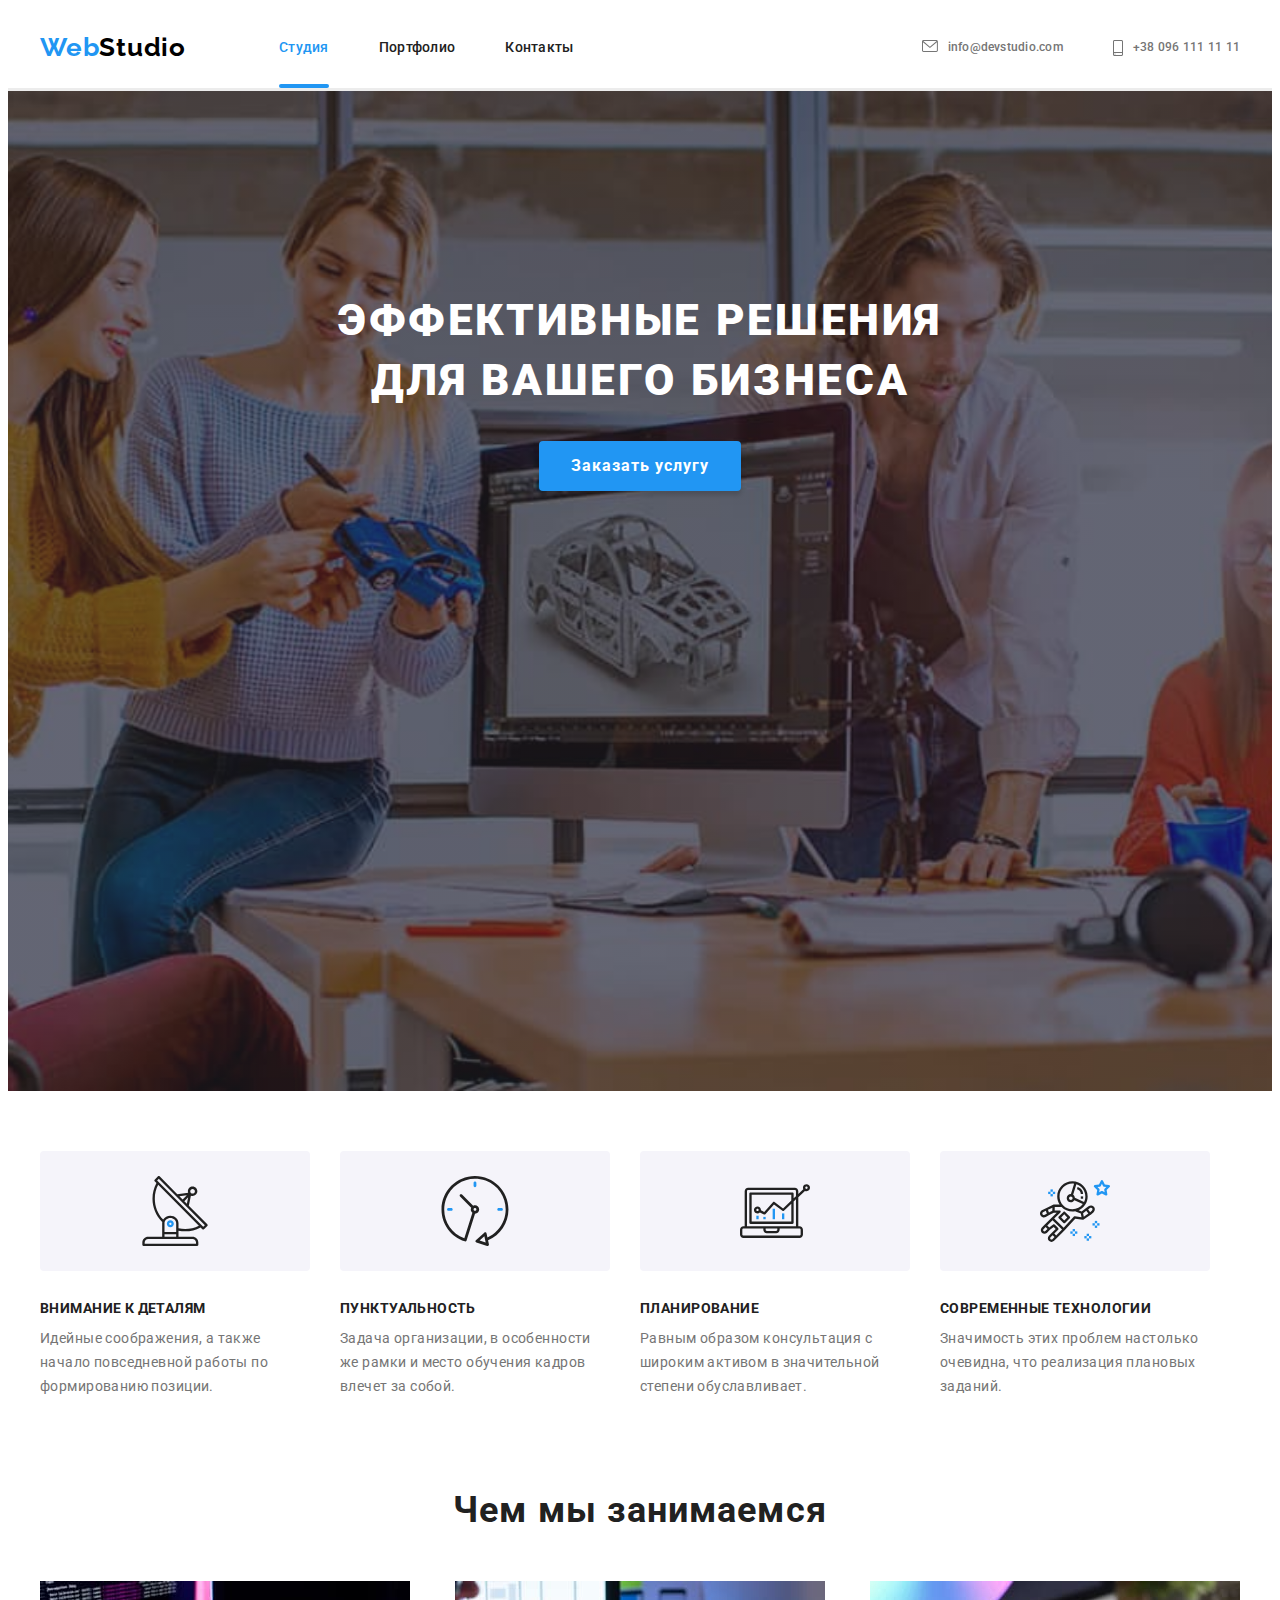
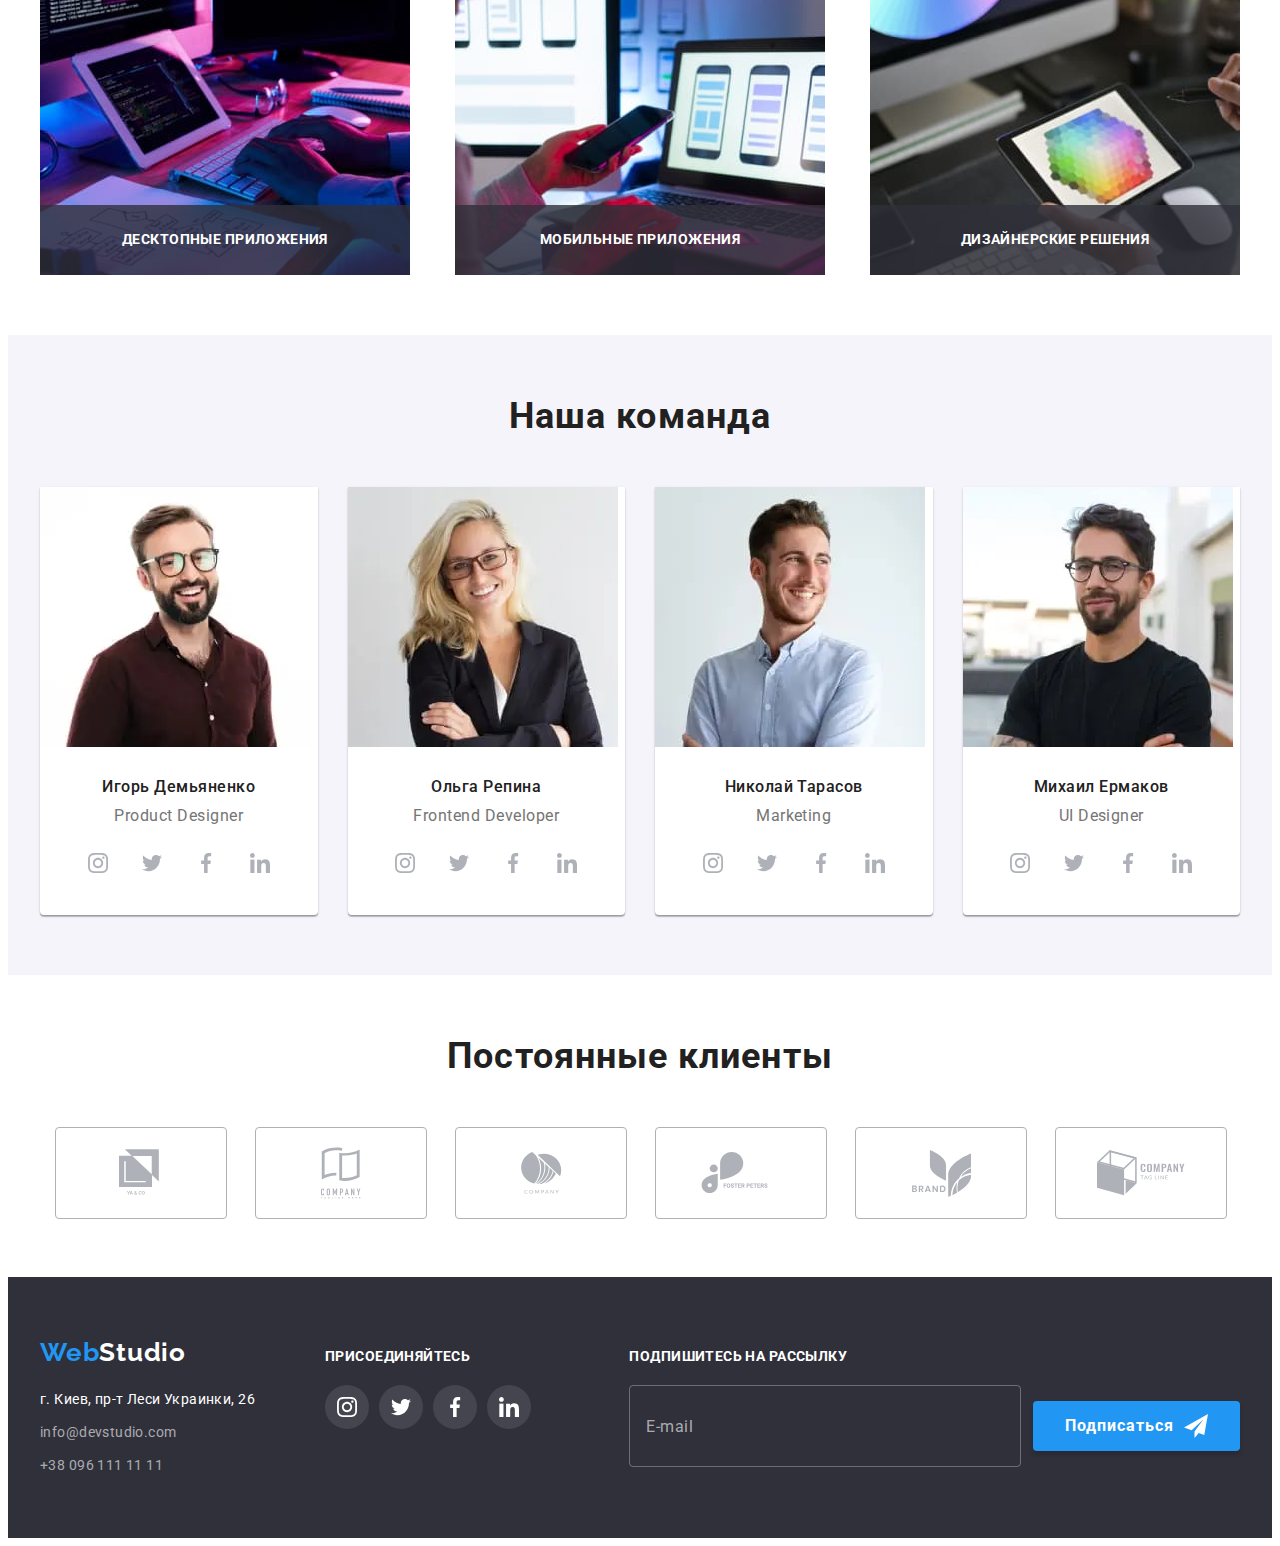
==== commit fd1f3e2d: "Fixed bugs" ====
--- a/index.html
+++ b/index.html
@@ -55,55 +55,57 @@
             </ul>
             <div class="mobile-menu" data-menu>
                 <button type="button" class="mobile-menu-close-btn" data-menu-close>
-                    <svg class="mobile-menu-close-icon">
-                        <use href="./images/sprite.svg#close_40px" height="40" width="40"></use>
+                    <svg class="mobile-menu-close-icon" width="40" height="40">
+                        <use href="./images/sprite.svg#close_40px"></use>
                     </svg>
                 </button>
                 <ul class="mobile-menu__list  list">
                     <li class="mobile-menu__item">
-                        <a href="" class="mobile-menu__link">Студия</a>
+                        <a href="./index.html" class="mobile-menu__link-active mobile-menu__link link">Студия</a>
                     </li>
                     <li class="mobile-menu__item">
-                        <a href="" class="mobile-menu__link">Портфолио</a>
+                        <a href="./portfolio.html" class="mobile-menu__link link">Портфолио</a>
                     </li>
                     <li class="mobile-menu__item">
-                        <a href="" class="mobile-menu__link">Контакты</a>
+                        <a href="" class="mobile-menu__link link">Контакты</a>
                     </li>
                 </ul>
-                <ul class="mobile-menu__contact-list  list">
-                    <li class="mobile-menu__contact-item">
-                        <a  href="tel:+380961111111" class="mobile-contact__link">
-                            +38 096 111 11 11
-                        </a>
-                    </li>
+                <div>
+                    <ul class="mobile-menu__contact-list  list">
                         <li class="mobile-menu__contact-item">
-                            <a href="mailto:info@devstudio.com" class="mobile-contact__link">
-                                info@devstudio.com
-                            </a>
-                        </li>
-                </ul>
-                <ul class="mobile-menu__social-list list">
-                    <li class="mobile-menu__social-list-item">
-                        <a href="#" class="mobile-social-list__link">
-                            Instagram
-                        </a>
-                    </li>
-                    <li class="mobile-menu__social-list-item">
-                        <a href="#" class="mobile-social-list__link">
-                            Twitter
-                        </a>
-                    </li>
-                    <li class="mobile-menu__social-list-item">
-                        <a href="#" class="mobile-social-list__link">
-                            Facebook
-                        </a>
-                    </li>
-                    <li class="mobile-menu__social-list-item">
-                        <a href="#" class="mobile-social-list__link">
-                            LinkedIn
-                        </a>
-                    </li>
-                </ul>
+                            <a href="tel:+380961111111" class="mobile-menu__tel-link link">
+                                +38 096 111 11 11
+                            </a>
+                        </li>
+                            <li class="mobile-menu__contact-item">
+                                <a href="mailto:info@devstudio.com" class="mobile-menu__mail link">
+                                    info@devstudio.com
+                                </a>
+                            </li>
+                    </ul>
+                    <ul class="mobile-menu__social-list list">
+                        <li class="mobile-menu__social-list-item">
+                            <a href="#" class="mobile-social-list__link link">
+                                Instagram
+                            </a>
+                        </li>
+                        <li class="mobile-menu__social-list-item">
+                            <a href="#" class="mobile-social-list__link link">
+                                Twitter
+                            </a>
+                        </li>
+                        <li class="mobile-menu__social-list-item">
+                            <a href="#" class="mobile-social-list__link link">
+                                Facebook
+                            </a>
+                        </li>
+                        <li class="mobile-menu__social-list-item">
+                            <a href="#" class="mobile-social-list__link link">
+                                LinkedIn
+                            </a>
+                        </li>
+                    </ul>
+                </div>
             </div>
         </div>
     </header>
@@ -363,7 +365,7 @@
                                 media="(max-width: 768px)" type="image/webp">
                             <source srcset="./images/team/mobile/Mikhail_mobile.jpg 1x, ./images/team/mobile/Mikhail_mobile@2x.jpg 2x"
                                 media="(max-width: 768px)">
-                            <img class="team-member-card__image" class="team-member__picture" src="./images/team/mobile/Mikhail_mobile.jpg" alt="Парень в черной футболке">
+                            <img class="team-member-card__image" src="./images/team/mobile/Mikhail_mobile.jpg" alt="Парень в черной футболке">
                         </picture>
 
                         <div class="team-member-wrapper">
@@ -557,8 +559,8 @@
                 <textarea class="modal-form_textarea" name="coment" id="coment" placeholder="Введите текст"></textarea>
                 <div class="modal-checkbox_line">
                     <input class="therm-checkbox visually-hidden" type="checkbox" id="acceptance" name="acceptanse">
-                    <label class="acceptanse" for="acceptance">Соглашаюсь с рассылкой и принимаю&nbsp;</label>
-                    <a class="terms-link" href="#">Условия договора</a>
+                    <label class="acceptanse" for="acceptance">Соглашаюсь с рассылкой и принимаю&nbsp; <a class="terms-link" href="#">Условия договора</a></label>
+                    <!-- <a class="terms-link" href="#">Условия договора</a> -->
                 </div>
                 <button class="modal-btn" type="submit">Отправить</button>
             </form>
@@ -570,5 +572,6 @@
         </div>
     </div>
     <script src="./js/modal.js"></script>
+    <script src="./js/mobile-menu.js"></script>
 </body>
 </html>--- a/CSS/main.min.css
+++ b/CSS/main.min.css
@@ -1,2 +1,2 @@
-:root{--main-font: 'Roboto', sans-serif;--main-color: #212121;--secondary-color: #757575;--accent-color: #2196f3;--accent-button: #188ce8;--main-lite-color: #ffffff;--background-light-color: #f5f4fa;--background-dark-color: #2f303a;--main-dark-color: #000000;--icon-color: #afb1b8;--time-function: cubic-bezier(0.4, 0, 0.2, 1)}.visually-hidden{position:absolute;width:1px;height:1px;margin:-1px;padding:0;overflow:hidden;border:0;clip:rect(0, 0, 0, 0)}p,h1,h2,h3,h4,h5,h6{margin:0}ul,ol{padding:0;margin:0}img{display:block;max-width:100%;height:auto}body{font-family:var(--main-font);color:var(--main-color);background-color:var(-main-lite-color);font-size:14px}*::before,*::after{box-sizing:border-box}.link{text-decoration:none}.list{list-style:none}.section{padding:60px 0px}@media screen and (min-wdth: 1200px){.section{padding:94px 0px}}.container{margin:0 auto;padding:0 15px}@media screen and (min-width: 480px){.container{width:480px}}@media screen and (min-width: 768px){.container{width:768px}}@media screen and (min-width: 1200px){.container{width:1200px}}.footer .container{display:flex;align-items:center;text-align:center}@media screen and (max-width: 1199px){.footer .container{flex-direction:column}}@media screen and (min-width: 1200px){.footer .container{display:flex;align-items:baseline}}.logo{font-family:'Raleway', sans-serif;font-weight:700;font-size:24px;line-height:1.17;color:var(--main-dark-color);letter-spacing:0.03em}@media screen and (min-width: 1200px){.logo{font-size:26px;line-height:1.19}}.header .logo{margin-right:93px;display:block;padding-top:24px;padding-bottom:25px}.footer .logo{color:var(--main-lite-color)}.logo-web-part{color:var(--accent-color)}.title{font-weight:700;font-size:28px;line-height:1.17;letter-spacing:0.03em;margin:0 auto 30px;text-align:center}@media screen and (min-width: 1200px){.title{font-size:36px;margin:0 auto 50px}}.social-links-list{display:flex;margin-top:16px;justify-content:center}.social-link-item:not(:last-child){margin-right:10px}.social-link{display:flex;justify-content:center;align-items:center;border-radius:50%;width:44px;height:44px}.team__social-link{color:var(--icon-color);transition:background-color 250ms var(--time-function),color 250ms var(--time-function)}.team__social-link:hover,.team__social-link:focus{background-color:var(--accent-color);color:var(--main-lite-color)}.social-link-icon{fill:currentColor}.footer-social-links-list{display:flex;justify-content:space-between}.footer__social-link{background:rgba(255,255,255,0.1);transition:background-color 250ms var(--time-function)}.footer__social-link:hover,.footer__social-link:focus{background-color:var(--accent-color)}.footer-social-link-icon{fill:var(--main-lite-color)}.subscribe-container{margin-top:60px}@media screen and (max-width: 767px){.subscribe-container{width:100%}}@media screen and (min-width: 1200px){.subscribe-container{margin-left:auto}}.subscribe-caption{font-weight:700;line-height:1.14;letter-spacing:0.03em;text-transform:uppercase;margin-bottom:20px;color:var(--main-lite-color)}.subscribe{display:flex;align-items:center}@media screen and (max-width: 767px){label{width:100%}}.subscribe-input{display:block;width:100%;height:50px;border:1px solid rgba(255,255,255,0.3);border-radius:4px;background-color:transparent;padding:15px 16px;color:var(--main-lite-color);font-family:inherit;font-weight:400;font-size:16px;line-height:1.25;letter-spacing:0.03em;transition:border-color 250ms var(--time-function)}.subscribe-input::placeholder{color:rgba(255,255,255,0.6)}.subscribe-input:focus{border-color:var(--accent-color);outline:none}@media screen and (min-width: 480px){.subscribe-input{width:450px}}@media screen and (min-width: 1200px){.subscribe-input{width:358px;margin-right:12px}}.modal-btn{display:block;background-color:var(--accent-color);font-weight:700;font-size:16px;line-height:1.87;align-items:center;text-align:center;letter-spacing:0.06em;color:var(--main-lite-color);font-family:inherit;border:0;border-radius:4px;min-width:200px;padding:10px 32px;margin:30px auto 0;transition:background-color 250ms var(--time-function);box-shadow:0px 4px 4px rgba(0,0,0,0.15)}.modal-btn:hover,.modal-btn:focus{background-color:var(--accent-button);cursor:pointer}.subscribe .modal-btn{display:flex;align-items:center;margin-top:20px}@media screen and (min-width: 1200px){.subscribe .modal-btn{margin-top:0}}.subscribe{flex-direction:column}@media screen and (min-width: 1200px){.subscribe{flex-direction:row;align-items:center}}.telegram-img{margin-left:10px}.backdrop{position:fixed;top:0;left:0;width:100vw;height:100vh;background-color:rgba(0,0,0,0.5)}.is-hidden{opacity:0;visibility:hidden;pointer-events:none;transition:250ms}.is-hidden .modal{transform:translate(-50%, -50%) scale(0.5)}.modal{position:absolute;width:450px;height:609px;background-color:var(--main-lite-color);left:50%;top:50%;transform:translate(-50%, -50%) scale(1);box-shadow:0px 1px 3px rgba(0,0,0,0.12),0px 1px 1px rgba(0,0,0,0.14),0px 2px 1px rgba(0,0,0,0.2);border-radius:4px;transition:transform 250ms var(--time-function)}@media screen and (min-width: 1200px){.modal{width:528px;height:581px}}.close_modal-btn_button{position:absolute;display:flex;justify-content:center;align-items:center;border-radius:50%;width:30px;height:30px;background:var(--main-lite-color);border:1px solid rgba(0,0,0,0.1);cursor:pointer;top:8px;right:8px;transition:fill 250ms var(--time-function)}.close_modal-btn_button:focus,.close_modal-btn_button:hover{fill:var(--accent-color)}.modal-form{display:flex;flex-direction:column;padding:40px}.modal-form-name{font-weight:bold;font-size:20px;line-height:23px;text-align:center;letter-spacing:0.03em;color:var(--main-color);margin-bottom:12px}.modal-form_input{width:100%;height:40px;border:1px solid rgba(33,33,33,0.2);border-radius:4px;padding-left:42px;transition:border-color 250ms var(--time-function)}.modal-form_input:focus{outline:none;border-color:var(--accent-color)}.acceptanse{display:flex;align-items:center;font-family:inherit;font-weight:400;font-size:12px;line-height:1.16;letter-spacing:0.03em;color:var(--secondary-color)}@media screen and (1200px){.acceptanse{font-size:14px;line-height:1.71}}.acceptanse::before{content:'';display:block;height:16px;width:16px;border:1px solid var(--main-color);border-radius:2px;margin-right:7px}.acceptanse:hover{cursor:pointer}.therm-checkbox:checked+.acceptanse::before{background-image:url("../images/Vector.svg");background-repeat:no-repeat;background-position:center;background-color:var(--accent-color);border-color:var(--accent-color)}.therm-checkbox:focus+.acceptanse::before{border-color:var(--accent-color)}.terms-link{font-family:inherit;font-weight:400;font-size:12px;line-height:1.17;letter-spacing:0.03em;color:var(--accent-color)}@media screen and (1200px){.terms-link{font-size:14px;line-height:1.71}}.modal-form_label{font-family:inherit;font-weight:400;font-size:12px;line-height:1.17;letter-spacing:0.01em;color:var(--secondary-color);margin-bottom:4px}.modal-form_input-wrapper{margin-bottom:10px;position:relative}.modal-form_icon{position:absolute;left:12px;top:50%;transform:translateY(-50%);transition:fill 250ms var(--time-function)}.modal-form_input:focus+.modal-form_icon{fill:var(--accent-color)}form .modal-btn{align-self:center}.modal-form_textarea{width:100%;height:120px;border:1px solid rgba(33,33,33,0.2);border-radius:4px;padding:12px 16px;margin-bottom:20px;resize:none}.modal-form_textarea:focus{outline:none;border-color:var(--accent-color)}.modal-form_textarea::placeholder{color:rgba(117,117,117,0.5);font-size:14px;line-height:1.17}.modal-checkbox_line{display:flex;margin-left:auto;margin-right:auto}.portfolio-btn-list{display:flex;flex-wrap:wrap;margin-bottom:25px}@media screen and (min-width: 768px){.portfolio-btn-list{margin-bottom:30px;justify-content:center}}@media screen and (min-width: 1200px){.portfolio-btn-list{margin-bottom:50px}}.portfolio-btn{font-weight:500;font-size:16px;line-height:1.63;text-align:center;letter-spacing:0.03em;color:var(--main-color);border:0;background-color:var(--background-light-color);border-radius:4px;padding:6px 22px;transition:color 250ms var(--time-function),background-color 250ms var(--time-function),box-shadow 250ms var(--time-function);margin-bottom:15px}@media screen and (min-width: 768px){.portfolio-btn{margin-bottom:unset}}.portfolio-btn:hover,.portfolio-btn:focus{color:var(--main-lite-color);cursor:pointer;background-color:var(--accent-color);box-shadow:0px 3px 1px rgba(0,0,0,0.1),0px 1px 2px rgba(0,0,0,0.08),0px 2px 2px rgba(0,0,0,0.12)}.portfolio-btn-list-item:not(:last-child){margin-right:8px}@media screen and (min-width: 768px){.portfolio-list{display:flex;flex-wrap:wrap;margin-left:-30px;margin-top:-30px}}.portfolio-list-item{display:flex;margin-top:30px;flex-basis:calc(100% / 3 - 30px)}@media screen and (min-width: 768px){.portfolio-list-item{margin-left:30px;flex-basis:calc(100% / 2 - 30px)}}@media screen and (min-width: 1200px){.portfolio-list-item{flex-basis:calc(100% / 3 - 30px)}}.portfolio-item-link{display:flex;flex-direction:column;transition:box-shadow 250ms var(--time-function)}.portfolio-item-link:hover,.portfolio-item-link:focus{box-shadow:0px 1px 1px rgba(0,0,0,0.12),0px 4px 4px rgba(0,0,0,0.06),1px 4px 6px rgba(0,0,0,0.16)}.portfolio-subtitle-wrapper{border:1px solid #eeeeee;border-top:none;padding:20px 24px;flex-grow:1}.portfolio-item{font-weight:700;font-size:18px;line-height:2;letter-spacing:0.06em;margin-bottom:4px;color:var(--main-color)}.portfolio-subtitle{font-size:16px;line-height:1.87;letter-spacing:0.03em;color:var(--secondary-color)}.portfolio-overlay_container{position:relative;overflow:hidden}.portfolio_overlay{position:absolute;height:100%;width:100%;left:0;top:0;transform:translateY(101%);transition:transform 250ms;background:rgba(33,150,243,0.9);padding:77px 24px;font-size:18px;line-height:1.56;vertical-align:top;letter-spacing:0.03em;color:var(--main-lite-color)}.portfolio-item-link:hover .portfolio_overlay,.portfolio-item-link:focus .portfolio_overlay{transform:translateY(0)}@media screen and (min-width: 1200px){.portfolio_overlay{padding:63px 24px}}.header{background-color:var(--main-lite-color);border-bottom:#ececec solid}.header .container{display:flex;align-items:center}.burger-btn{margin-left:auto}.burger-btn,.mobile-menu-close-btn{background-color:transparent;border:none;padding:0}.mobile-menu{position:fixed;top:0;left:0;width:100vw;max-width:480px;height:100vh;padding:48px 40px;background-color:var(--main-lite-color)}.menu{display:flex;align-items:center}.navigation-list{display:flex}.navigation-link{display:block;font-weight:500;line-height:1.14;letter-spacing:0.02em;color:var(--main-color);padding:32px 0;transition:color 250ms var(--time-function);position:relative}.navigation-link:hover,.navigation-link:focus{color:var(--accent-color)}.navigation-link::after{content:'';background-color:var(--accent-color);display:block;width:100%;height:4px;border-radius:2px;position:absolute;bottom:0;transform:scaleX(0);transition:transform 250ms}.navigation-link:hover::after,.navigation-link:focus::after{transform:scaleX(1)}.navigation-item:not(:last-child){margin-right:50px}.active-navigation-link{color:var(--accent-color)}.active-navigation-link::after{content:'';background-color:var(--accent-color);display:block;width:100%;height:4px;border-radius:2px;position:absolute;bottom:0;transform:scale(1)}.contact-list{display:flex;margin-left:auto}@media screen and (min-width: 768px) and (max-width: 1199px){.contact-list{flex-direction:column}}.contact-icons{vertical-align:middle;margin-right:10px;fill:currentColor}@media screen and (min-width: 1200px){.header-contact:not(:last-child){margin-right:50px}}.header-contacts{margin:0 auto;display:flex;font-weight:500;line-height:1.14;letter-spacing:0.02em;color:var(--secondary-color);transition:color 250ms var(--time-function)}@media screen and (min-width: 768px){.header-contacts{padding:5px 0;font-size:12px;line-height:1.17}}@media screen and (min-width: 1200px){.header-contacts{padding:32px 0}}.header-contacts:hover,.header-contacts:focus{color:var(--accent-color)}@media screen and (max-width: 767px){.navigation-list{display:none}.contact-list{display:none}}@media screen and (min-width: 768px){.burger-btn{display:none}.mobile-menu{display:none}}.hero{background-color:var(--background-dark-color);background-image:linear-gradient(rgba(47,48,58,0.4), rgba(47,48,58,0.4)),url(../images/hero/mobile/hero-bcgr-mobile.jpg);padding:118px 0;max-width:1600px;background-repeat:no-repeat;background-size:cover;background-position:center;margin:0 auto}@media screen and (min-width: 768px){.hero{background-image:linear-gradient(rgba(47,48,58,0.4), rgba(47,48,58,0.4)),url(../images/hero/tablet/hero-bcgr-tablet.jpg)}}@media screen and (min-width: 1200px){.hero{background-image:linear-gradient(rgba(47,48,58,0.4), rgba(47,48,58,0.4)),url(../images/hero/desktop/hero-bcgr-desktop.jpg);padding:200px 0}}.main-title{font-weight:900;font-size:26px;line-height:1.62;letter-spacing:0.06em;text-transform:uppercase;color:var(--main-lite-color);text-align:center;margin:0 auto}@media screen and (min-width: 480px){.main-title{width:360px}}@media screen and (min-width: 1200px){.main-title{width:696px;font-size:44px;line-height:1.36}}@media screen and (min-width: 768px){.about-list{display:flex;flex-wrap:wrap}}.about-element:not(:last-child){margin-bottom:30px}@media screen and (min-width: 768px){.about-element{width:354px}.about-element:nth-child(2n+1){margin-right:30px}}@media screen and (min-width: 1200px){.about-element{width:270px}.about-element:not(:last-child){margin-right:30px}}.about-img-containers{display:flex;justify-content:center;align-items:center;border-radius:4px;height:120px;margin-bottom:30px;background-color:var(--background-light-color)}.about-list-item{font-weight:700;font-size:14px;line-height:1.14;letter-spacing:0.03em;text-transform:uppercase;margin-bottom:10px}@media screen and (max-width: 767px){.about-list-item{text-align:center}}.about-list-text{font-weight:400;font-size:14px;line-height:1.71;letter-spacing:0.03em;color:var(--secondary-color)}.section+.what-we-do{padding-top:0}@media screen and (max-width: 1199px){.section+.what-we-do{display:none}}.we-do-list{display:flex;justify-content:space-between}.we-do_item{position:relative}.we-do_decription{display:flex;position:absolute;width:100%;height:70px;justify-content:center;align-items:center;font-weight:700;font-size:14px;line-height:1.14;letter-spacing:0.03em;color:var(--main-lite-color);text-align:center;text-transform:uppercase;bottom:0;left:0;background:rgba(47,48,58,0.8)}@media screen and (min-width: 768px){.team-list{display:flex;flex-wrap:wrap;margin-left:-30px;margin-top:-30px;justify-content:center}}.team-member-card{margin-top:30px;background-color:var(--main-lite-color);border-radius:0px 0px 4px 4px;box-shadow:0px 1px 3px rgba(0,0,0,0.12),0px 1px 1px rgba(0,0,0,0.14),0px 2px 1px rgba(0,0,0,0.2)}@media screen and (min-width: 768px){.team-member-card{margin-left:30px;flex-basis:calc(100% / 2 - 30px)}}@media screen and (min-width: 1200px){.team-member-card{flex-basis:calc(100% / 4 - 30px)}}.team-member-wrapper{padding:30px 0 24px}@media screen and (min-width: 1200px){.team-member-wrapper{padding:30px 0}}.team-members{font-weight:500;font-size:16px;line-height:1.19;letter-spacing:0.03em;text-align:center}.member-porofession{font-weight:400;font-size:16px;line-height:1.19;letter-spacing:0.03em;color:var(--secondary-color);text-align:center;margin-top:10px}.team{background-color:var(--background-light-color)}@media screen and (min-width: 480px){.clients-list{display:flex;flex-wrap:wrap;margin-left:-30px;margin-top:-30px;justify-content:center}}.client-item{margin-top:30px;height:90px}@media screen and (min-width: 480px){.client-item{margin-left:30px;width:210px}}@media screen and (min-width: 768px){.client-item{width:226px}}@media screen and (min-width: 1200px){.client-item{width:170px}}.client-link{display:flex;justify-content:center;align-items:center;height:100%;width:100%;border:1px solid var(--icon-color);border-radius:4px;color:var(--icon-color);transition:border-color 250ms var(--time-function),color 250ms var(--time-function)}.client-link:hover,.client-link:focus{border-color:var(--accent-color);color:var(--accent-color)}.client-icon{fill:currentColor}.footer{padding:60px 0;background-color:var(--background-dark-color)}@media screen and (min-width: 767px){.internal-links{margin-right:165px}}@media screen and (min-width: 1200px){.internal-links{margin-right:70px}}.footer-contacts-list{display:block;font-style:normal;font-weight:400;line-height:1.71;letter-spacing:0.03em;margin-top:20px}.address{color:var(--main-lite-color);transition:color 250ms var(--time-function)}.address:hover,.address:focus{color:var(--accent-color)}.footer-contacts{display:block;font-weight:400;line-height:1.71;letter-spacing:0.03em;color:rgba(255,255,255,0.6);transition:color 250ms var(--time-function)}.footer-contacts:hover,.footer-contacts:focus{color:var(--accent-color)}.footer-contacts-list-item:not(:last-child){margin-bottom:8px}@media screen and (min-width: 1200px){.footer-contacts-list-item:not(:last-child){margin-bottom:9px}}.join-us-links-list{width:206px;height:80px}@media screen and (max-width: 767px){.join-us-links-list{margin-top:60px}}.join-us-caption{font-weight:700;font-size:14px;line-height:1.14;letter-spacing:0.03em;text-transform:uppercase;margin-bottom:20px;color:var(--main-lite-color)}@media screen and (min-width: 768px){.footer__links-container{display:flex;align-items:baseline}}
+:root{--main-font: 'Roboto', sans-serif;--main-color: #212121;--secondary-color: #757575;--accent-color: #2196f3;--accent-button: #188ce8;--main-lite-color: #ffffff;--background-light-color: #f5f4fa;--background-dark-color: #2f303a;--main-dark-color: #000000;--icon-color: #afb1b8;--time-function: cubic-bezier(0.4, 0, 0.2, 1)}.visually-hidden{position:absolute;width:1px;height:1px;margin:-1px;padding:0;overflow:hidden;border:0;clip:rect(0, 0, 0, 0)}p,h1,h2,h3,h4,h5,h6{margin:0}ul,ol{padding:0;margin:0}img{display:block;max-width:100%;height:auto}body{font-family:var(--main-font);color:var(--main-color);background-color:var(-main-lite-color);font-size:14px}*::before,*::after{box-sizing:border-box}.link{text-decoration:none}.list{list-style:none}.section{padding:60px 0px}@media screen and (min-wdth: 1200px){.section{padding:94px 0px}}.container{margin:0 auto;padding:0 15px}@media screen and (min-width: 480px){.container{width:480px}}@media screen and (min-width: 768px){.container{width:768px}}@media screen and (min-width: 1200px){.container{width:1200px}}.footer .container{display:flex;align-items:center}@media screen and (max-width: 1199px){.footer .container{flex-direction:column;text-align:center}}@media screen and (min-width: 1200px){.footer .container{display:flex;align-items:baseline}}@media screen and (max-width: 767px){.header .container{width:100%;margin:0 0;justify-content:space-between}}.logo{font-family:'Raleway', sans-serif;font-weight:700;font-size:24px;line-height:1.17;color:var(--main-dark-color);letter-spacing:0.03em}@media screen and (min-width: 1200px){.logo{font-size:26px;line-height:1.19}}.header .logo{display:block;padding-top:24px;padding-bottom:25px}@media screen and (min-width: 768px){.header .logo{margin-right:88px}}@media screen and (min-width: 1200px){.header .logo{margin-right:93px}}.footer .logo{color:var(--main-lite-color)}.logo-web-part{color:var(--accent-color)}.title{font-weight:700;font-size:28px;line-height:1.17;letter-spacing:0.03em;margin:0 auto 30px;text-align:center}@media screen and (min-width: 1200px){.title{font-size:36px;margin:0 auto 50px}}.social-links-list{display:flex;margin-top:16px;justify-content:center}.social-link-item:not(:last-child){margin-right:10px}.social-link{display:flex;justify-content:center;align-items:center;border-radius:50%;width:44px;height:44px}.team__social-link{color:var(--icon-color);transition:background-color 250ms var(--time-function),color 250ms var(--time-function)}.team__social-link:hover,.team__social-link:focus{background-color:var(--accent-color);color:var(--main-lite-color)}.social-link-icon{fill:currentColor}.footer-social-links-list{display:flex;justify-content:space-between}.footer__social-link{background:rgba(255,255,255,0.1);transition:background-color 250ms var(--time-function)}.footer__social-link:hover,.footer__social-link:focus{background-color:var(--accent-color)}.footer-social-link-icon{fill:var(--main-lite-color)}@media screen and (max-width: 1199px){.subscribe-container{margin-top:60px}}@media screen and (max-width: 767px){.subscribe-container{width:100%}}@media screen and (min-width: 1200px){.subscribe-container{margin-left:auto}}.subscribe-caption{font-weight:700;line-height:1.14;letter-spacing:0.03em;text-transform:uppercase;margin-bottom:20px;color:var(--main-lite-color)}.subscribe{display:flex;align-items:center}@media screen and (max-width: 767px){label{width:100%}}.subscribe-input{display:block;width:100%;height:50px;border:1px solid rgba(255,255,255,0.3);border-radius:4px;background-color:transparent;padding:15px 16px;color:var(--main-lite-color);font-family:inherit;font-weight:400;font-size:16px;line-height:1.25;letter-spacing:0.03em;transition:border-color 250ms var(--time-function)}.subscribe-input::placeholder{color:rgba(255,255,255,0.6)}.subscribe-input:focus{border-color:var(--accent-color);outline:none}@media screen and (min-width: 480px){.subscribe-input{width:450px}}@media screen and (min-width: 1200px){.subscribe-input{width:358px;margin-right:12px}}.modal-btn{display:block;background-color:var(--accent-color);font-weight:700;font-size:16px;line-height:1.87;align-items:center;text-align:center;letter-spacing:0.06em;color:var(--main-lite-color);font-family:inherit;border:0;border-radius:4px;min-width:200px;padding:10px 32px;margin:30px auto 0;transition:background-color 250ms var(--time-function);box-shadow:0px 4px 4px rgba(0,0,0,0.15)}.modal-btn:hover,.modal-btn:focus{background-color:var(--accent-button);cursor:pointer}.subscribe .modal-btn{display:flex;align-items:center;margin-top:20px}@media screen and (min-width: 1200px){.subscribe .modal-btn{margin-top:0}}.subscribe{flex-direction:column}@media screen and (min-width: 1200px){.subscribe{flex-direction:row;align-items:center}}.telegram-img{margin-left:10px}.backdrop{position:fixed;top:0;left:0;width:100vw;height:100vh;background-color:rgba(0,0,0,0.5)}.is-hidden{opacity:0;visibility:hidden;pointer-events:none;transition:250ms}.is-hidden .modal{transform:translate(-50%, -50%) scale(0.5)}.modal{position:absolute;width:100vw;max-height:100vh;background-color:var(--main-lite-color);left:50%;top:50%;transform:translate(-50%, -50%) scale(1);box-shadow:0px 1px 3px rgba(0,0,0,0.12),0px 1px 1px rgba(0,0,0,0.14),0px 2px 1px rgba(0,0,0,0.2);border-radius:4px;transition:transform 250ms var(--time-function)}@media screen and (min-width: 480px){.modal{width:450px;height:609px}}@media screen and (min-width: 1200px){.modal{width:528px;height:581px}}.close_modal-btn_button{position:absolute;display:flex;justify-content:center;align-items:center;border-radius:50%;width:30px;height:30px;background:var(--main-lite-color);border:1px solid rgba(0,0,0,0.1);cursor:pointer;top:8px;right:8px;transition:fill 250ms var(--time-function)}.close_modal-btn_button:focus,.close_modal-btn_button:hover{fill:var(--accent-color)}.modal-form{display:flex;flex-direction:column;padding:40px}.modal-form-name{font-weight:bold;font-size:20px;line-height:23px;text-align:center;letter-spacing:0.03em;color:var(--main-color);margin-bottom:12px}.modal-form_input{width:100%;height:40px;border:1px solid rgba(33,33,33,0.2);border-radius:4px;padding-left:42px;transition:border-color 250ms var(--time-function)}.modal-form_input:focus{outline:none;border-color:var(--accent-color)}.acceptanse{display:flex;align-items:center;font-family:inherit;font-weight:400;font-size:12px;line-height:1.16;flex-wrap:wrap;letter-spacing:0.03em;color:var(--secondary-color)}@media screen and (1200px){.acceptanse{font-size:14px;line-height:1.71}}.acceptanse::before{content:'';display:block;height:16px;width:16px;border:1px solid var(--main-color);border-radius:2px;margin-right:7px}.acceptanse:hover{cursor:pointer}.therm-checkbox:checked+.acceptanse::before{background-image:url("../images/Vector.svg");background-repeat:no-repeat;background-position:center;background-color:var(--accent-color);border-color:var(--accent-color)}.therm-checkbox:focus+.acceptanse::before{border-color:var(--accent-color)}.terms-link{font-family:inherit;font-weight:400;font-size:12px;line-height:1.17;letter-spacing:0.03em;color:var(--accent-color);white-space:normal}@media screen and (1200px){.terms-link{font-size:14px;line-height:1.71}}.modal-form_label{font-family:inherit;font-weight:400;font-size:12px;line-height:1.17;letter-spacing:0.01em;color:var(--secondary-color);margin-bottom:4px}.modal-form_input-wrapper{margin-bottom:10px;position:relative}.modal-form_icon{position:absolute;left:12px;top:50%;transform:translateY(-50%);transition:fill 250ms var(--time-function)}.modal-form_input:focus+.modal-form_icon{fill:var(--accent-color)}form .modal-btn{align-self:center}.modal-form_textarea{width:100%;height:120px;border:1px solid rgba(33,33,33,0.2);border-radius:4px;padding:12px 16px;margin-bottom:20px;resize:none}.modal-form_textarea:focus{outline:none;border-color:var(--accent-color)}.modal-form_textarea::placeholder{color:rgba(117,117,117,0.5);font-size:14px;line-height:1.17}.modal-checkbox_line{display:flex;margin-left:auto;margin-right:auto}.portfolio-btn-list{display:flex;flex-wrap:wrap;margin-bottom:25px}@media screen and (min-width: 768px){.portfolio-btn-list{margin-bottom:30px;justify-content:center}}@media screen and (min-width: 1200px){.portfolio-btn-list{margin-bottom:50px}}.portfolio-btn{font-weight:500;font-size:16px;line-height:1.63;text-align:center;letter-spacing:0.03em;color:var(--main-color);border:0;background-color:var(--background-light-color);border-radius:4px;padding:6px 22px;transition:color 250ms var(--time-function),background-color 250ms var(--time-function),box-shadow 250ms var(--time-function);margin-bottom:15px}@media screen and (min-width: 768px){.portfolio-btn{margin-bottom:unset}}.portfolio-btn:hover,.portfolio-btn:focus{color:var(--main-lite-color);cursor:pointer;background-color:var(--accent-color);box-shadow:0px 3px 1px rgba(0,0,0,0.1),0px 1px 2px rgba(0,0,0,0.08),0px 2px 2px rgba(0,0,0,0.12)}.portfolio-btn-list-item:not(:last-child){margin-right:8px}@media screen and (min-width: 768px){.portfolio-list{display:flex;flex-wrap:wrap;margin-left:-30px;margin-top:-30px}}.portfolio-list-item{display:flex;margin-top:30px;flex-basis:calc(100% / 3 - 30px)}@media screen and (min-width: 768px){.portfolio-list-item{margin-left:30px;flex-basis:calc(100% / 2 - 30px)}}@media screen and (min-width: 1200px){.portfolio-list-item{flex-basis:calc(100% / 3 - 30px)}}.portfolio-item-link{display:flex;flex-direction:column;transition:box-shadow 250ms var(--time-function)}.portfolio-item-link:hover,.portfolio-item-link:focus{box-shadow:0px 1px 1px rgba(0,0,0,0.12),0px 4px 4px rgba(0,0,0,0.06),1px 4px 6px rgba(0,0,0,0.16)}.portfolio-subtitle-wrapper{border:1px solid #eeeeee;border-top:none;padding:20px 24px;flex-grow:1}.portfolio-item{font-weight:700;font-size:18px;line-height:2;letter-spacing:0.06em;margin-bottom:4px;color:var(--main-color)}.portfolio-subtitle{font-size:16px;line-height:1.87;letter-spacing:0.03em;color:var(--secondary-color)}.portfolio-overlay_container{position:relative;overflow:hidden}.portfolio_overlay{position:absolute;height:100%;width:100%;left:0;top:0;transform:translateY(101%);transition:transform 250ms;background:rgba(33,150,243,0.9);padding:77px 24px;font-size:18px;line-height:1.56;vertical-align:top;letter-spacing:0.03em;color:var(--main-lite-color)}.portfolio-item-link:hover .portfolio_overlay,.portfolio-item-link:focus .portfolio_overlay{transform:translateY(0)}@media screen and (min-width: 1200px){.portfolio_overlay{padding:63px 24px}}@media screen and (max-width: 480px){.portfolio_overlay{padding:48px 20px;font-size:16px;overflow:auto}}.header{background-color:var(--main-lite-color);border-bottom:#ececec solid}.header .container{display:flex;align-items:center}.menu{display:flex;align-items:center}.navigation-list{display:flex}.navigation-link{display:block;font-weight:500;line-height:1.14;letter-spacing:0.02em;color:var(--main-color);padding:32px 0;transition:color 250ms var(--time-function);position:relative}.navigation-link:hover,.navigation-link:focus{color:var(--accent-color)}.navigation-link::after{content:'';background-color:var(--accent-color);display:block;width:100%;height:4px;border-radius:2px;position:absolute;bottom:0;transform:scaleX(0);transition:transform 250ms}.navigation-link:hover::after,.navigation-link:focus::after{transform:scaleX(1)}.navigation-item:not(:last-child){margin-right:50px}.active-navigation-link{color:var(--accent-color)}.active-navigation-link::after{content:'';background-color:var(--accent-color);display:block;width:100%;height:4px;border-radius:2px;position:absolute;bottom:0;transform:scale(1)}.contact-list{display:flex;margin-left:auto}@media screen and (min-width: 768px) and (max-width: 1199px){.contact-list{flex-direction:column}}.contact-icons{vertical-align:middle;margin-right:10px;fill:currentColor}@media screen and (min-width: 1200px){.header-contact:not(:last-child){margin-right:50px}}@media screen and (min-width: 768px) and (max-width: 1199px){.header-contact:first-child{padding-top:21px;padding-bottom:5px}.header-contact:last-child{padding-top:5px;padding-bottom:21px}}.header-contacts{margin:0 auto;display:flex;font-weight:500;line-height:1.14;letter-spacing:0.02em;color:var(--secondary-color);transition:color 250ms var(--time-function)}@media screen and (min-width: 768px){.header-contacts{font-size:12px;line-height:1.17}}@media screen and (min-width: 1200px){.header-contacts{padding:32px 0}}.header-contacts:hover,.header-contacts:focus{color:var(--accent-color)}@media screen and (min-width: 768px){.burger-btn{display:none}.mobile-menu{display:none}}@media screen and (max-width: 767px){.navigation-list{display:none}.contact-list{display:none}.burger-btn{margin-left:auto}.burger-btn:hover,.burger-btn:focus{fill:var(--accent-color)}.burger-btn,.mobile-menu-close-btn{background-color:transparent;border:none;padding:0}.mobile-menu-close-btn{position:absolute;top:10px;right:15px}.mobile-menu-close-btn:hover,.mobile-menu-close-btn:focus{fill:var(--accent-color)}.mobile-menu{position:fixed;display:flex;flex-direction:column;justify-content:space-between;top:0;left:0;width:100%;height:100%;padding:48px 40px;background-color:var(--main-lite-color);transform:translateY(0) translateX(50%);transition:all 250ms var(--time-function);opacity:0;visibility:hidden;pointer-events:none;overflow:auto;z-index:10}.is-open{opacity:1;visibility:visible;pointer-events:auto;transform:translateY(0) translateX(0)}.mobile-menu__item{margin-bottom:32px}.mobile-menu__link{font-weight:500;font-size:40px;line-height:1.18;letter-spacing:0.02em;color:var(--main-color)}.mobile-menu__link-active{color:var(--accent-color)}.mobile-menu__contact-list{margin-bottom:64px}.mobile-menu__contact-item:not(:last-child){margin-bottom:32px}.mobile-menu__tel-link{font-weight:500;font-size:34px;line-height:1.17px;letter-spacing:0.02em;color:var(--accent-color);margin-bottom:32px}.mobile-menu__mail{font-weight:500;font-size:24px;line-height:1.17px;letter-spacing:0.02em;color:var(--secondary-color)}.mobile-menu__social-list{display:flex;flex-wrap:wrap}.mobile-menu__social-list-item:not(:last-child){height:22px;border-right:1px solid rgba(33,33,33,0.2)}.mobile-social-list__link{display:inline-block;font-style:normal;font-weight:500;font-size:18px;line-height:1.22px;letter-spacing:0.02em;color:var(--accent-color);margin:auto 0;padding:0 10px;vertical-align:middle}}@media screen and (max-width: 480px){.mobile-menu__tel-link{font-size:26px}}.hero{background-color:var(--background-dark-color);background-image:linear-gradient(rgba(47,48,58,0.4), rgba(47,48,58,0.4)),url(../images/hero/mobile/hero-bcgr-mobile.jpg);padding:118px 0;max-width:1600px;height:400px;background-repeat:no-repeat;background-size:cover;background-position:center;margin:0 auto}@media screen and (min-width: 768px){.hero{background-image:linear-gradient(rgba(47,48,58,0.4), rgba(47,48,58,0.4)),url(../images/hero/tablet/hero-bcgr-tablet.jpg)}}@media screen and (min-width: 1200px){.hero{background-image:linear-gradient(rgba(47,48,58,0.4), rgba(47,48,58,0.4)),url(../images/hero/desktop/hero-bcgr-desktop.jpg);padding:200px 0;height:600px}}.main-title{font-weight:900;font-size:26px;line-height:1.62;letter-spacing:0.06em;text-transform:uppercase;color:var(--main-lite-color);text-align:center;margin:0 auto}@media screen and (min-width: 480px){.main-title{width:360px}}@media screen and (min-width: 1200px){.main-title{width:696px;font-size:44px;line-height:1.36}}@media screen and (min-width: 768px){.about-list{display:flex;flex-wrap:wrap}}.about-element:not(:last-child){margin-bottom:30px}@media screen and (min-width: 768px){.about-element{width:354px}.about-element:nth-child(2n+1){margin-right:30px}}@media screen and (min-width: 1200px){.about-element{width:270px}.about-element:not(:last-child){margin-right:30px}}.about-img-containers{display:flex;justify-content:center;align-items:center;border-radius:4px;height:120px;margin-bottom:30px;background-color:var(--background-light-color)}.about-list-item{font-weight:700;font-size:14px;line-height:1.14;letter-spacing:0.03em;text-transform:uppercase;margin-bottom:10px}@media screen and (max-width: 767px){.about-list-item{text-align:center}}.about-list-text{font-weight:400;font-size:14px;line-height:1.71;letter-spacing:0.03em;color:var(--secondary-color)}.section+.what-we-do{padding-top:0}@media screen and (max-width: 1199px){.section+.what-we-do{display:none}}.we-do-list{display:flex;justify-content:space-between}.we-do_item{position:relative}.we-do_decription{display:flex;position:absolute;width:100%;height:70px;justify-content:center;align-items:center;font-weight:700;font-size:14px;line-height:1.14;letter-spacing:0.03em;color:var(--main-lite-color);text-align:center;text-transform:uppercase;bottom:0;left:0;background:rgba(47,48,58,0.8)}@media screen and (min-width: 768px){.team-list{display:flex;flex-wrap:wrap;margin-left:-30px;margin-top:-30px;justify-content:center}}.team-member-card{margin-top:30px;background-color:var(--main-lite-color);border-radius:0px 0px 4px 4px;box-shadow:0px 1px 3px rgba(0,0,0,0.12),0px 1px 1px rgba(0,0,0,0.14),0px 2px 1px rgba(0,0,0,0.2)}@media screen and (min-width: 768px){.team-member-card{margin-left:30px;flex-basis:calc(100% / 2 - 30px)}}@media screen and (min-width: 1200px){.team-member-card{flex-basis:calc(100% / 4 - 30px)}}.team-member-wrapper{padding:30px 32px 24px}@media screen and (min-width: 1200px){.team-member-wrapper{padding:30px 32px}}.team-members{font-weight:500;font-size:16px;line-height:1.19;letter-spacing:0.03em;text-align:center}.member-porofession{font-weight:400;font-size:16px;line-height:1.19;letter-spacing:0.03em;color:var(--secondary-color);text-align:center;margin-top:10px}.team{background-color:var(--background-light-color)}.clients-list{margin-left:-30px;margin-top:-30px}@media screen and (min-width: 320px){.clients-list{display:flex;flex-wrap:wrap;margin-left:-30px;margin-top:-30px;justify-content:center}}.client-item{margin-top:30px;margin-left:30px;height:90px}@media screen and (max-width: 479px){.client-item{flex-basis:calc(100% / 2 - 30px)}}@media screen and (min-width: 480px){.client-item{margin-left:30px;width:210px}}@media screen and (min-width: 768px){.client-item{width:226px}}@media screen and (min-width: 1200px){.client-item{width:170px}}.client-link{display:flex;justify-content:center;align-items:center;height:100%;width:100%;border:1px solid var(--icon-color);border-radius:4px;color:var(--icon-color);transition:border-color 250ms var(--time-function),color 250ms var(--time-function)}.client-link:hover,.client-link:focus{border-color:var(--accent-color);color:var(--accent-color)}.client-icon{fill:currentColor}.footer{padding:60px 0;background-color:var(--background-dark-color)}@media screen and (min-width: 767px){.internal-links{margin-right:165px}}@media screen and (min-width: 1200px){.internal-links{margin-right:70px}}.footer-contacts-list{display:block;font-style:normal;font-weight:400;line-height:1.71;letter-spacing:0.03em;margin-top:20px}.address{color:var(--main-lite-color);transition:color 250ms var(--time-function)}.address:hover,.address:focus{color:var(--accent-color)}.footer-contacts{display:block;font-weight:400;line-height:1.71;letter-spacing:0.03em;color:rgba(255,255,255,0.6);transition:color 250ms var(--time-function)}.footer-contacts:hover,.footer-contacts:focus{color:var(--accent-color)}.footer-contacts-list-item:not(:last-child){margin-bottom:8px}@media screen and (min-width: 1200px){.footer-contacts-list-item:not(:last-child){margin-bottom:9px}}.join-us-links-list{width:206px;height:80px}@media screen and (max-width: 767px){.join-us-links-list{margin-top:60px}}.join-us-caption{font-weight:700;font-size:14px;line-height:1.14;letter-spacing:0.03em;text-transform:uppercase;margin-bottom:20px;color:var(--main-lite-color)}@media screen and (min-width: 768px){.footer__links-container{display:flex;align-items:baseline}}
 /*# sourceMappingURL=main.min.css.map */